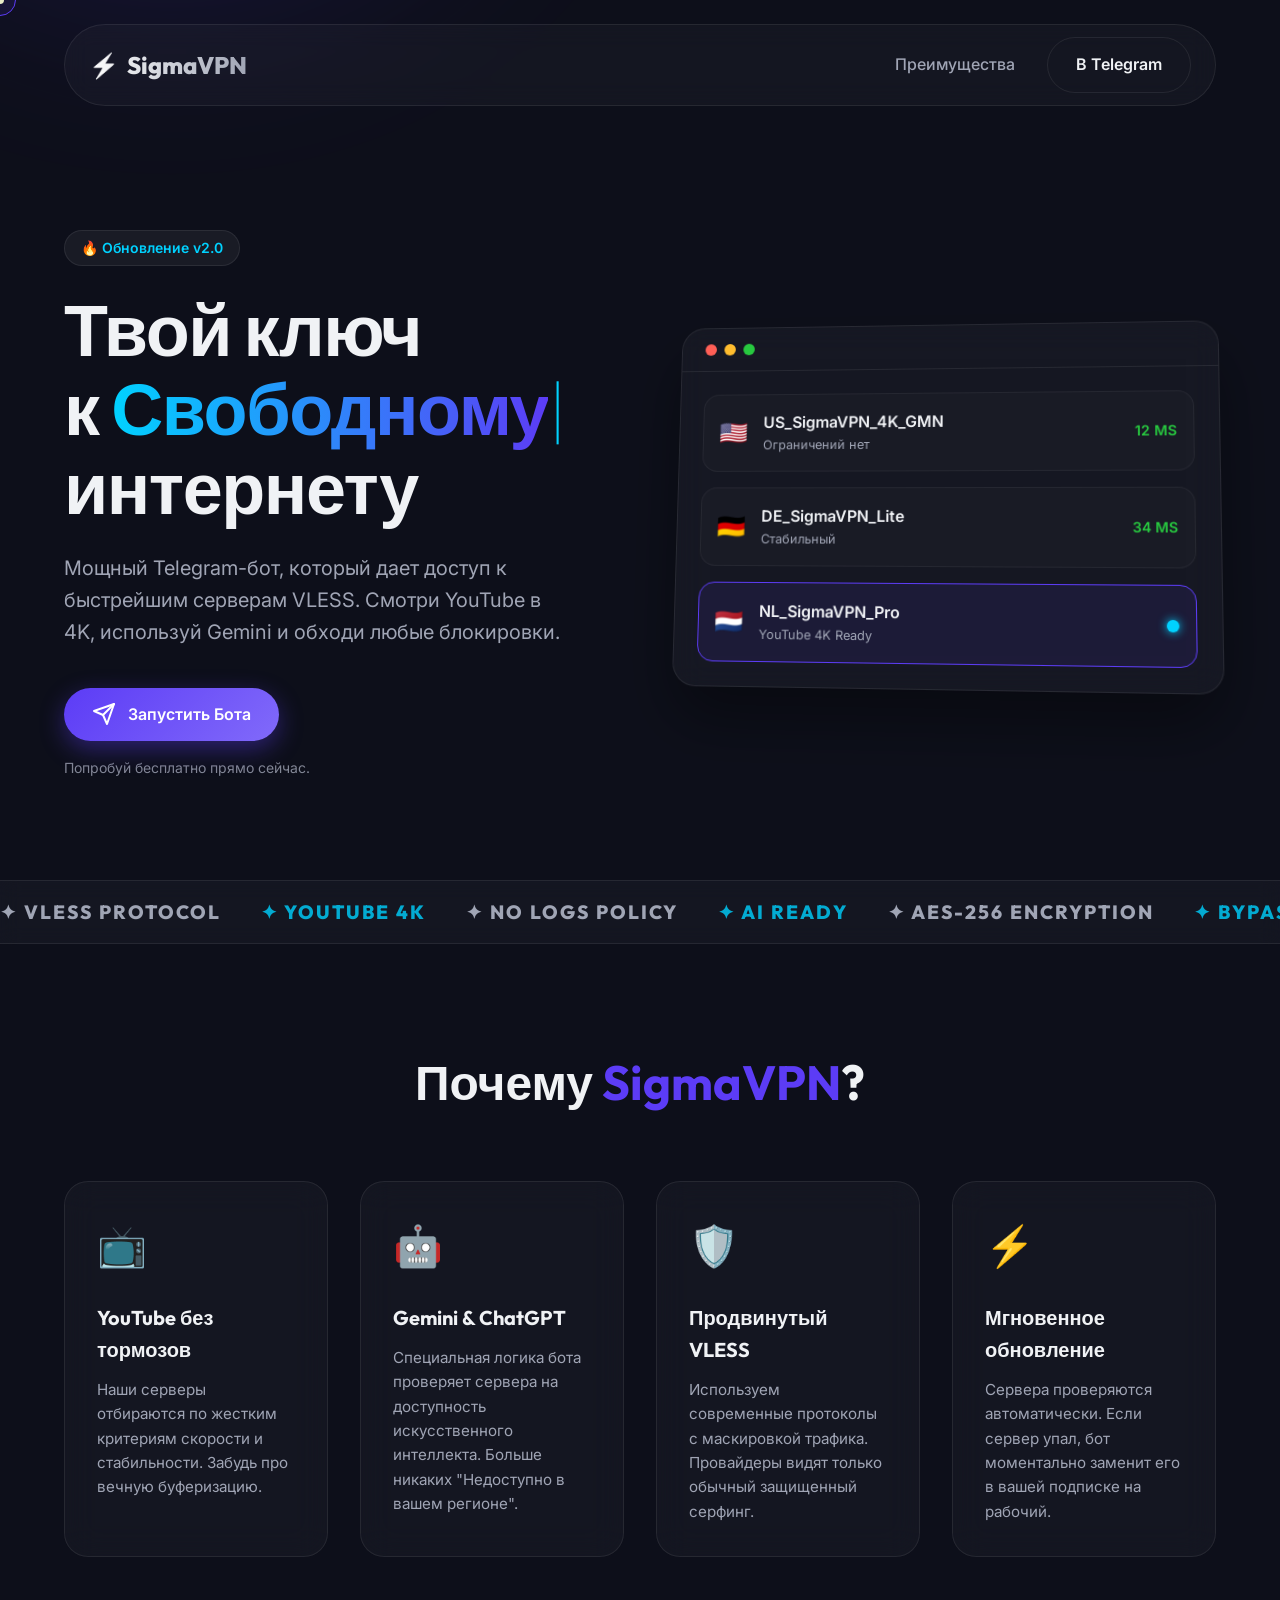
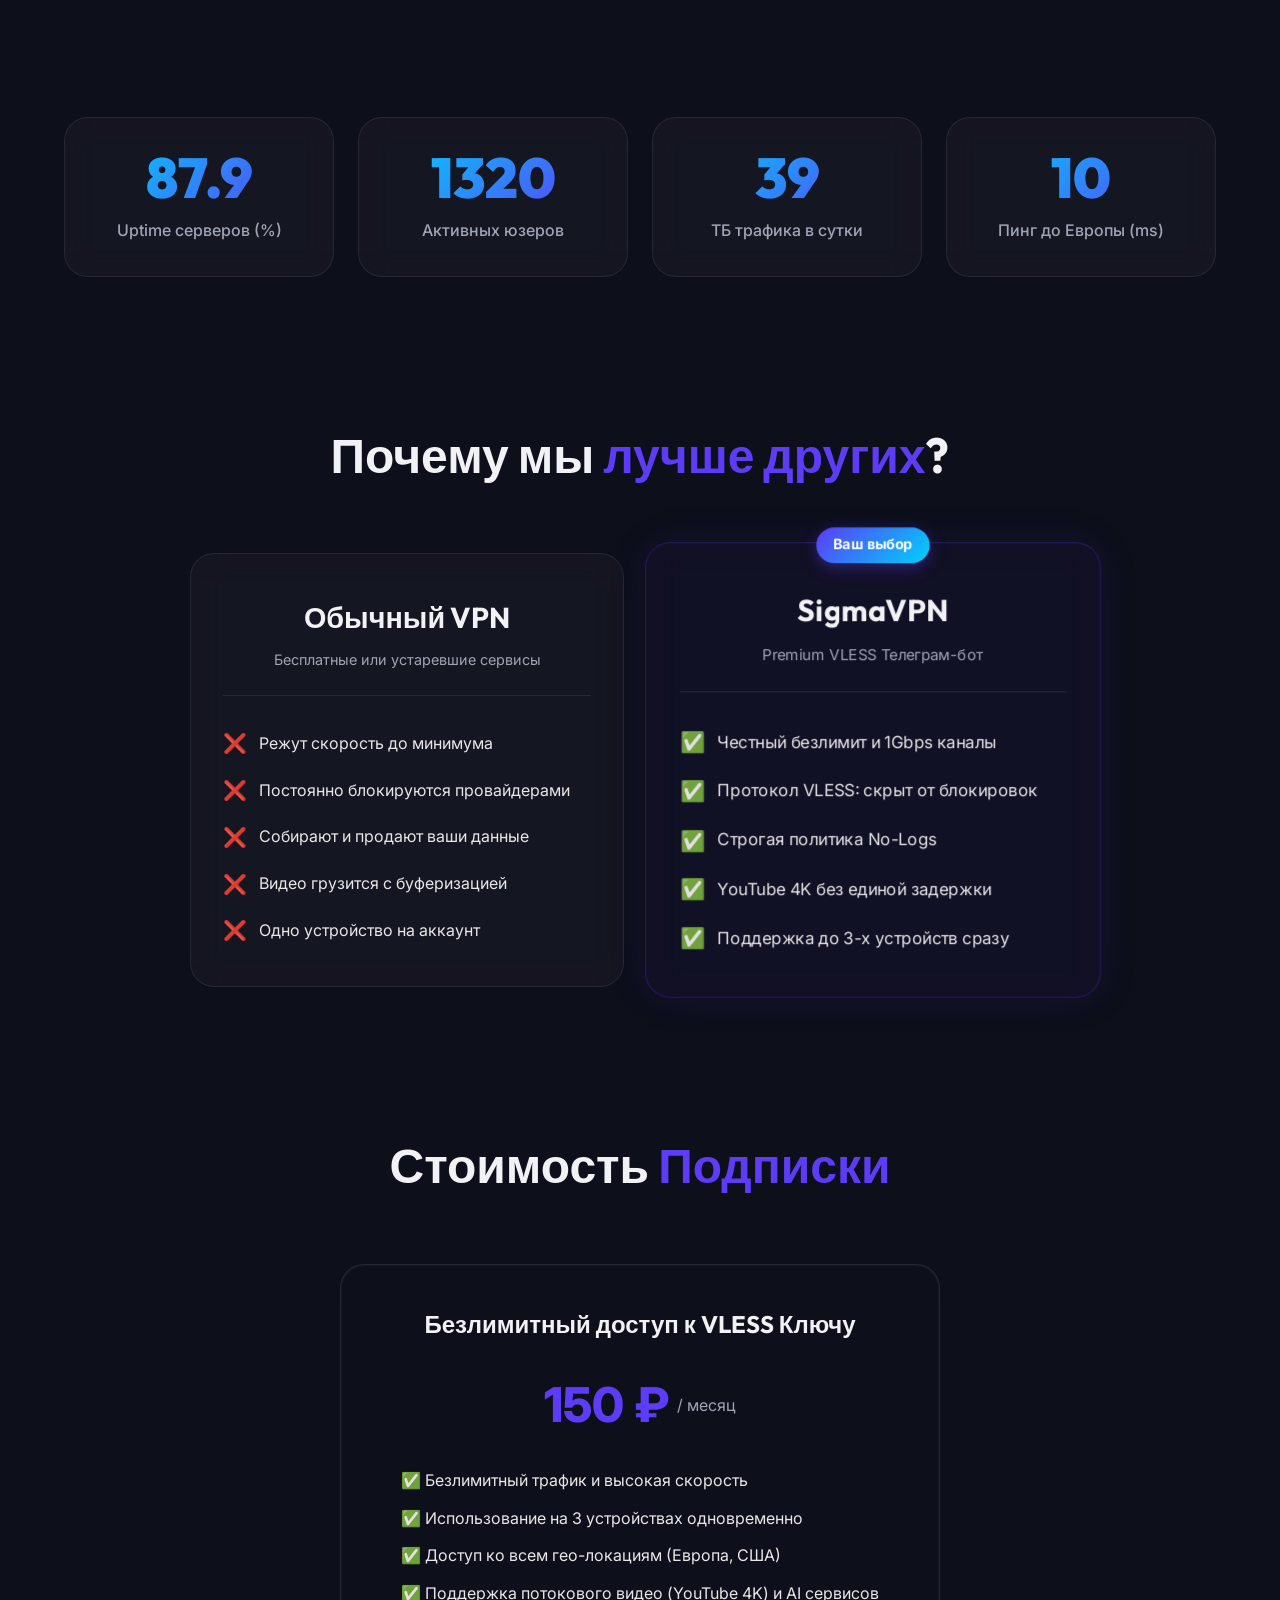
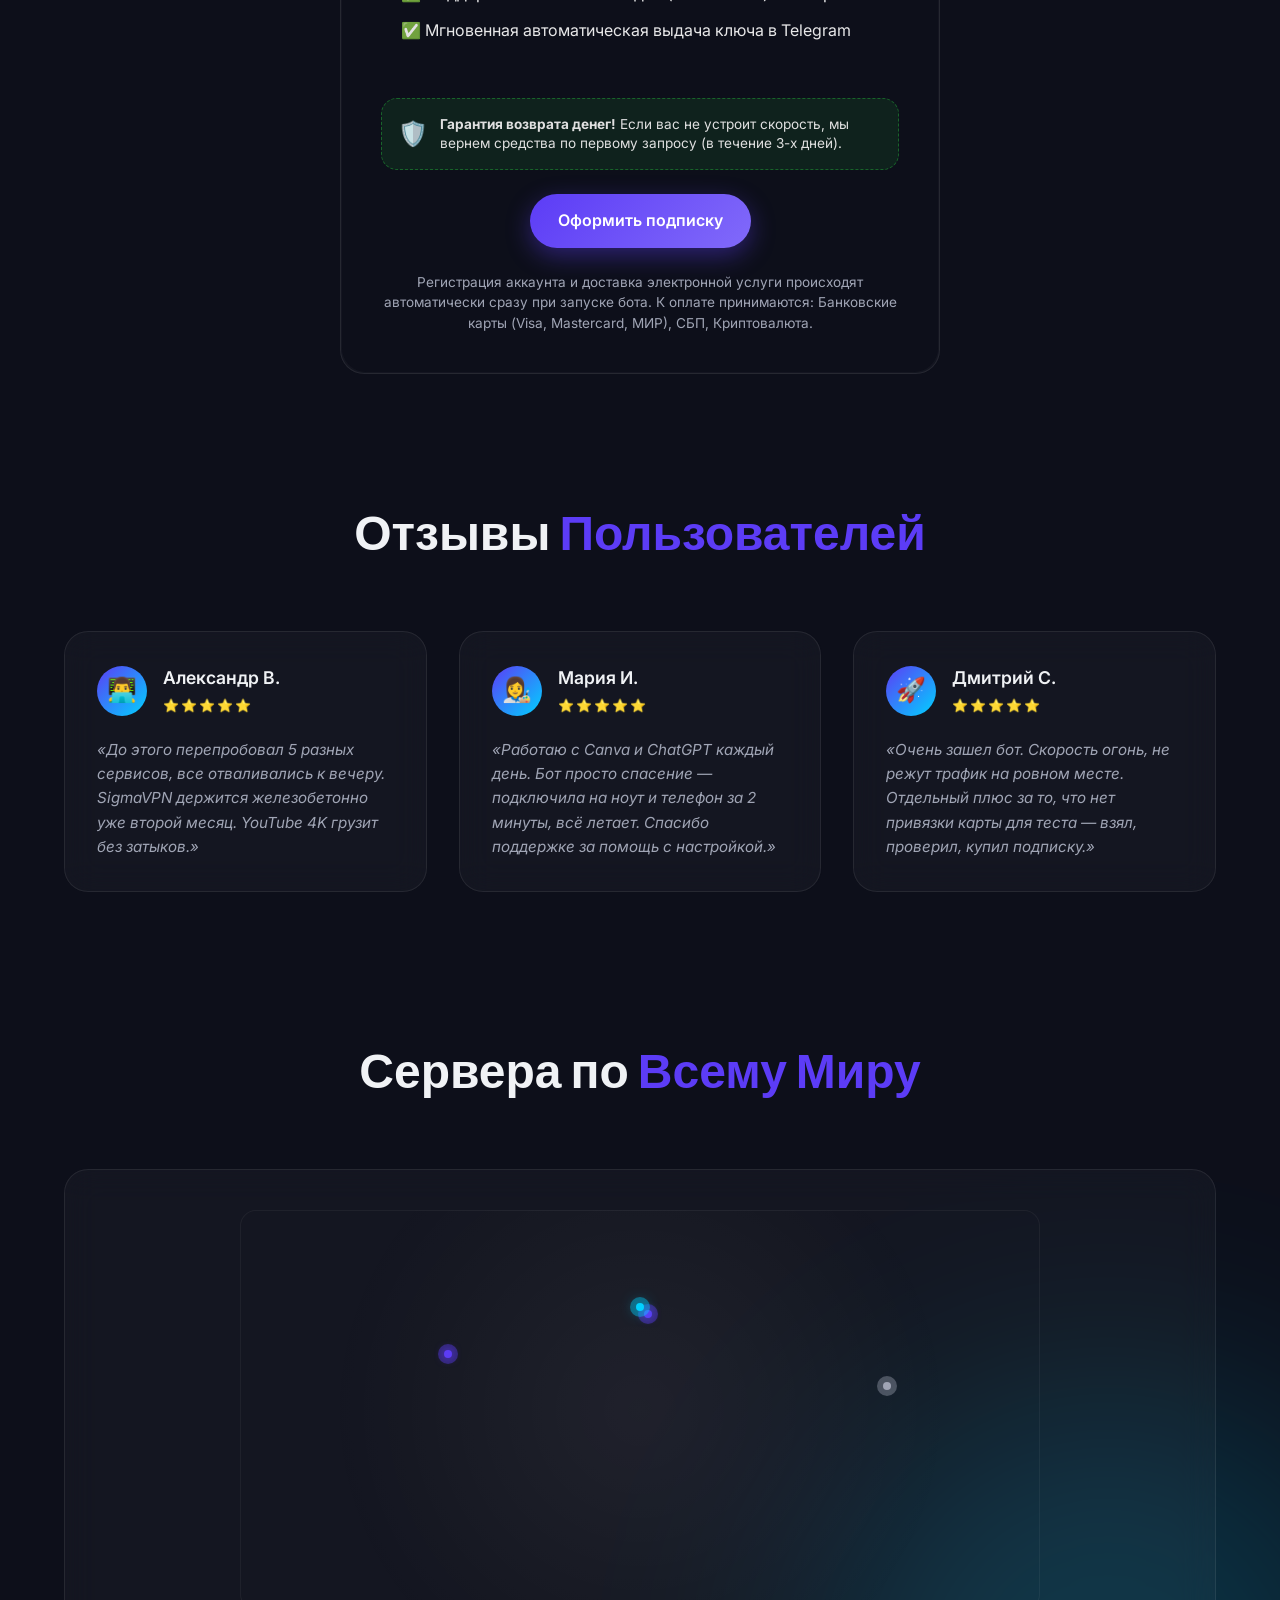
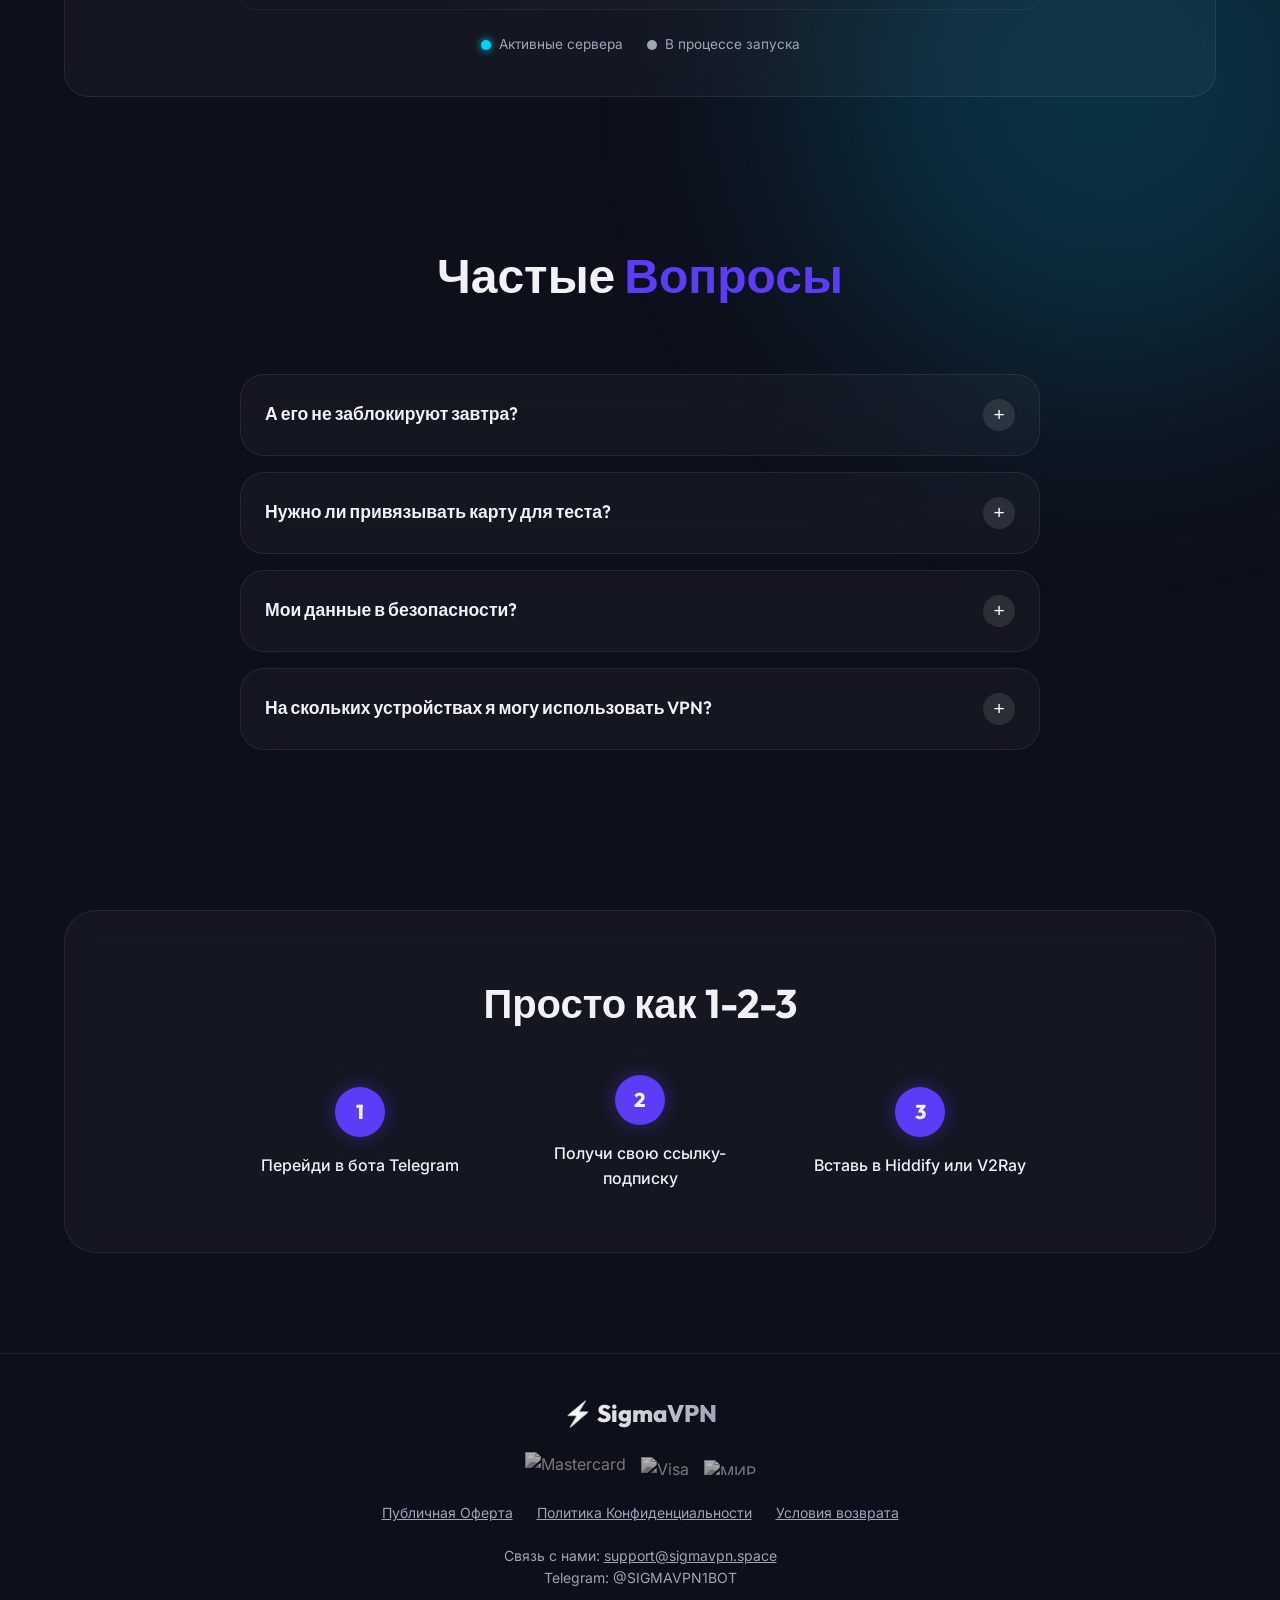
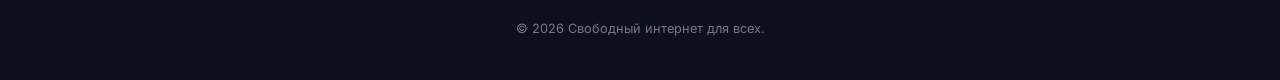
==== index.html @ 8a83f700 "feat: add comparison table, live stats, interactive map, and money-back guarantee sections" ====
<!DOCTYPE html>
<html lang="ru">

<head>
    <meta charset="UTF-8">
    <meta name="viewport" content="width=device-width, initial-scale=1.0">
    <title>SigmaVPN - Свободный интернет</title>
    <meta name="description"
        content="Быстрый и стабильный VPN для обхода блокировок. Бесплатный тестовый период. Поддержка YouTube 4K, Gemini, ChatGPT.">
    <meta name="yandex-verification" content="fddbdec165a2503d" />
    <meta name="enot" content="013a45c2" />
    <meta name="lava-verify" content="b533a7e9462ddaf7" />
    <link rel="stylesheet" href="styles.css?v=2">
    <!-- Google Fonts -->
    <link rel="preconnect" href="https://fonts.googleapis.com">
    <link rel="preconnect" href="https://fonts.gstatic.com" crossorigin>
    <link
        href="https://fonts.googleapis.com/css2?family=Inter:wght@400;600;800&family=Outfit:wght@500;700;900&display=swap"
        rel="stylesheet">

    <!-- Yandex.Metrika counter placeholder -->
    <!-- Вставьте код Яндекс.Метрики сюда для аналитики -->

    <!-- VK Pixel Code placeholder -->
    <!-- Вставьте код пикселя ВКонтакте (VK Реклама) сюда -->
</head>

<body>
    <!-- Custom Cursor -->
    <div id="magic-cursor"></div>
    <div id="magic-cursor-follower"></div>

    <!-- Background Elements -->
    <div class="glow glow-1"></div>
    <div class="glow glow-2"></div>
    <div id="particles-js"></div>

    <header>
        <div class="container">
            <nav class="navbar">
                <div class="logo">
                    <span class="logo-icon">⚡</span>
                    SigmaVPN
                </div>
                <div class="nav-links">
                    <a href="#features">Преимущества</a>
                    <a href="https://t.me/SIGMAVPN1BOT" target="_blank" class="btn btn-outline">В Telegram</a>
                </div>
            </nav>
        </div>
    </header>

    <main>
        <section class="hero">
            <div class="container">
                <div class="hero-content">
                    <div class="badge">🔥 Обновление v2.0</div>
                    <h1 class="hero-title">
                        Твой ключ <br>
                        к <span id="typing-text" class="gradient-text">Свободному</span><span
                            class="cursor-blink">|</span> интернету
                    </h1>
                    <p class="hero-subtitle">
                        Мощный Telegram-бот, который дает доступ к быстрейшим серверам VLESS. Смотри YouTube в 4K,
                        используй Gemini и обходи любые блокировки.
                    </p>
                    <div class="hero-cta">
                        <a href="https://t.me/SIGMAVPN1BOT" target="_blank" class="btn btn-primary pulse">
                            <svg width="24" height="24" viewBox="0 0 24 24" fill="none" class="tg-icon">
                                <path d="M22 2L11 13" stroke="currentColor" stroke-width="2" stroke-linecap="round"
                                    stroke-linejoin="round" />
                                <path d="M22 2L15 22L11 13L2 9L22 2Z" stroke="currentColor" stroke-width="2"
                                    stroke-linecap="round" stroke-linejoin="round" />
                            </svg>
                            Запустить Бота
                        </a>
                        <p class="cta-hint">Попробуй бесплатно прямо сейчас.</p>
                    </div>
                </div>

                <div class="hero-visual">
                    <div class="glass-card mockup-card">
                        <div class="mockup-header">
                            <span class="dot red"></span>
                            <span class="dot yellow"></span>
                            <span class="dot green"></span>
                        </div>
                        <div class="mockup-body">
                            <div class="server-item">
                                <span class="flag">🇺🇸</span>
                                <div class="server-info">
                                    <h4>US_SigmaVPN_4K_GMN</h4>
                                    <p>Ограничений нет</p>
                                </div>
                                <span class="ping">12 MS</span>
                            </div>
                            <div class="server-item">
                                <span class="flag">🇩🇪</span>
                                <div class="server-info">
                                    <h4>DE_SigmaVPN_Lite</h4>
                                    <p>Стабильный</p>
                                </div>
                                <span class="ping">34 MS</span>
                            </div>
                            <div class="server-item active-server">
                                <span class="flag">🇳🇱</span>
                                <div class="server-info">
                                    <h4>NL_SigmaVPN_Pro</h4>
                                    <p>YouTube 4K Ready</p>
                                </div>
                                <span class="status-indicator"></span>
                            </div>
                        </div>
                    </div>
                </div>
            </div>
        </section>

        <!-- Marquee Ticker Section -->
        <div class="marquee-container section-divider">
            <div class="marquee-content">
                <span>✦ VLESS PROTOCOL</span>
                <span>✦ YOUTUBE 4K</span>
                <span>✦ NO LOGS POLICY</span>
                <span>✦ AI READY</span>
                <span>✦ AES-256 ENCRYPTION</span>
                <span>✦ BYPASS CENSORSHIP</span>
                <!-- Duplicate for seamless loop -->
                <span>✦ VLESS PROTOCOL</span>
                <span>✦ YOUTUBE 4K</span>
                <span>✦ NO LOGS POLICY</span>
                <span>✦ AI READY</span>
                <span>✦ AES-256 ENCRYPTION</span>
                <span>✦ BYPASS CENSORSHIP</span>
            </div>
        </div>

        <section id="features" class="features reveal">
            <div class="container">
                <h2 class="section-title">Почему <span>SigmaVPN</span>?</h2>

                <div class="features-grid reveal">
                    <div class="feature-card glass-card">
                        <div class="feature-icon youtube-icon">📺</div>
                        <h3>YouTube без тормозов</h3>
                        <p>Наши серверы отбираются по жестким критериям скорости и стабильности. Забудь про вечную
                            буферизацию.</p>
                    </div>

                    <div class="feature-card glass-card">
                        <div class="feature-icon ai-icon">🤖</div>
                        <h3>Gemini & ChatGPT</h3>
                        <p>Специальная логика бота проверяет сервера на доступность искусственного интеллекта. Больше
                            никаких "Недоступно в вашем регионе".</p>
                    </div>

                    <div class="feature-card glass-card">
                        <div class="feature-icon shield-icon">🛡️</div>
                        <h3>Продвинутый VLESS</h3>
                        <p>Используем современные протоколы с маскировкой трафика. Провайдеры видят только обычный
                            защищенный серфинг.</p>
                    </div>

                    <div class="feature-card glass-card">
                        <div class="feature-icon speed-icon">⚡</div>
                        <h3>Мгновенное обновление</h3>
                        <p>Сервера проверяются автоматически. Если сервер упал, бот моментально заменит его в вашей
                            подписке на рабочий.</p>
                    </div>
                </div>
            </div>
        </section>

        <!-- Live Stats Section -->
        <section class="live-stats reveal">
            <div class="container">
                <div class="stats-grid">
                    <div class="stat-item glass-card">
                        <div class="stat-number" data-target="99.9">0</div>
                        <div class="stat-label">Uptime серверов (%)</div>
                    </div>
                    <div class="stat-item glass-card">
                        <div class="stat-number" data-target="1500">0</div>
                        <div class="stat-label">Активных юзеров</div>
                    </div>
                    <div class="stat-item glass-card">
                        <div class="stat-number" data-target="45">0</div>
                        <div class="stat-label">ТБ трафика в сутки</div>
                    </div>
                    <div class="stat-item glass-card">
                        <div class="stat-number" data-target="12">0</div>
                        <div class="stat-label">Пинг до Европы (ms)</div>
                    </div>
                </div>
            </div>
        </section>

        <!-- Comparison Table Section -->
        <section class="comparison reveal">
            <div class="container">
                <h2 class="section-title">Почему мы <span>лучше других</span>?</h2>
                <div class="comparison-grid">
                    <!-- Column 1: Free VPNs -->
                    <div class="comp-col glass-card">
                        <div class="comp-header">
                            <h3>Обычный VPN</h3>
                            <p>Бесплатные или устаревшие сервисы</p>
                        </div>
                        <ul class="comp-list">
                            <li><span class="cross">❌</span> Режут скорость до минимума</li>
                            <li><span class="cross">❌</span> Постоянно блокируются провайдерами</li>
                            <li><span class="cross">❌</span> Собирают и продают ваши данные</li>
                            <li><span class="cross">❌</span> Видео грузится с буферизацией</li>
                            <li><span class="cross">❌</span> Одно устройство на аккаунт</li>
                        </ul>
                    </div>

                    <!-- Column 2: SigmaVPN (Highlighted) -->
                    <div class="comp-col glass-card highlight-col">
                        <div class="comp-badge">Ваш выбор</div>
                        <div class="comp-header">
                            <h3>SigmaVPN</h3>
                            <p>Premium VLESS Телеграм-бот</p>
                        </div>
                        <ul class="comp-list">
                            <li><span class="check">✅</span> Честный безлимит и 1Gbps каналы</li>
                            <li><span class="check">✅</span> Протокол VLESS: скрыт от блокировок</li>
                            <li><span class="check">✅</span> Строгая политика No-Logs</li>
                            <li><span class="check">✅</span> YouTube 4K без единой задержки</li>
                            <li><span class="check">✅</span> Поддержка до 3-х устройств сразу</li>
                        </ul>
                    </div>
                </div>
            </div>
        </section>

        <section id="pricing" class="pricing reveal">
            <div class="container">
                <h2 class="section-title">Стоимость <span>Подписки</span></h2>
                <div class="pricing-card glass-card reveal">
                    <h3>Безлимитный доступ к VLESS Ключу</h3>
                    <div class="price">150 ₽ <span>/ месяц</span></div>
                    <ul class="pricing-features">
                        <li>✅ Безлимитный трафик и высокая скорость</li>
                        <li>✅ Использование на 3 устройствах одновременно</li>
                        <li>✅ Доступ ко всем гео-локациям (Европа, США)</li>
                        <li>✅ Поддержка потокового видео (YouTube 4K) и AI сервисов</li>
                        <li>✅ Мгновенная автоматическая выдача ключа в Telegram</li>
                    </ul>
                    <div class="guarantee-badge">
                        <span class="shield">🛡️</span>
                        <p><strong>Гарантия возврата денег!</strong> Если вас не устроит скорость, мы вернем средства по
                            первому запросу (в течение 3-х дней).</p>
                    </div>
                    <a href="https://t.me/SIGMAVPN1BOT" target="_blank" class="btn btn-primary pulse">Оформить
                        подписку</a>
                    <p class="pricing-hint">Регистрация аккаунта и доставка электронной услуги происходят автоматически
                        сразу при запуске бота. К оплате принимаются: Банковские карты (Visa, Mastercard, МИР), СБП,
                        Криптовалюта.</p>
                </div>
            </div>
        </section>

        <section class="testimonials reveal">
            <div class="container">
                <h2 class="section-title">Отзывы <span>Пользователей</span></h2>
                <div class="testimonials-grid reveal">
                    <div class="testimonial-card glass-card">
                        <div class="testimonial-header">
                            <div class="avatar">👨‍💻</div>
                            <div class="user-info">
                                <h4>Александр В.</h4>
                                <span class="rating">⭐⭐⭐⭐⭐</span>
                            </div>
                        </div>
                        <p>«До этого перепробовал 5 разных сервисов, все отваливались к вечеру. SigmaVPN держится
                            железобетонно уже второй месяц. YouTube 4K грузит без затыков.»</p>
                    </div>

                    <div class="testimonial-card glass-card">
                        <div class="testimonial-header">
                            <div class="avatar">👩‍🎨</div>
                            <div class="user-info">
                                <h4>Мария И.</h4>
                                <span class="rating">⭐⭐⭐⭐⭐</span>
                            </div>
                        </div>
                        <p>«Работаю с Canva и ChatGPT каждый день. Бот просто спасение — подключила на ноут и телефон за
                            2 минуты, всё летает. Спасибо поддержке за помощь с настройкой.»</p>
                    </div>

                    <div class="testimonial-card glass-card">
                        <div class="testimonial-header">
                            <div class="avatar">🚀</div>
                            <div class="user-info">
                                <h4>Дмитрий С.</h4>
                                <span class="rating">⭐⭐⭐⭐⭐</span>
                            </div>
                        </div>
                        <p>«Очень зашел бот. Скорость огонь, не режут трафик на ровном месте. Отдельный плюс за то, что
                            нет привязки карты для теста — взял, проверил, купил подписку.»</p>
                    </div>
                </div>
            </div>
        </section>

        <!-- Server Map Section -->
        <section class="server-map-section reveal">
            <div class="container">
                <h2 class="section-title">Сервера по <span>Всему Миру</span></h2>
                <div class="map-container glass-card">
                    <!-- Using a dark, stylized SVG map of the world as background -->
                    <div class="world-map">
                        <div class="map-bg"></div>
                        <div class="map-pin" style="top: 36%; left: 26%;" data-tooltip="США (Нью-Йорк)">
                            <div class="pulse-ring"></div>
                            <div class="pin-dot"></div>
                        </div>
                        <div class="map-pin" style="top: 26%; left: 51%;" data-tooltip="Германия (Франкфурт)">
                            <div class="pulse-ring"></div>
                            <div class="pin-dot"></div>
                        </div>
                        <div class="map-pin active-pin" style="top: 24%; left: 50%;"
                            data-tooltip="Нидерланды (Амстердам) - 12ms">
                            <div class="pulse-ring"></div>
                            <div class="pin-dot"></div>
                        </div>
                        <div class="map-pin" style="top: 44%; left: 81%;" data-tooltip="Гонконг (Ожидается)">
                            <div class="pulse-ring pending"></div>
                            <div class="pin-dot"></div>
                        </div>
                    </div>
                    <div class="map-legend">
                        <div class="legend-item"><span class="dot-green"></span> Активные сервера</div>
                        <div class="legend-item"><span class="dot-gray"></span> В процессе запуска</div>
                    </div>
                </div>
            </div>
        </section>

        <section class="faq reveal">
            <div class="container">
                <h2 class="section-title">Частые <span>Вопросы</span></h2>
                <div class="faq-list">
                    <div class="faq-item glass-card">
                        <div class="faq-question">
                            <h3>А его не заблокируют завтра?</h3>
                            <button class="faq-toggle">+</button>
                        </div>
                        <div class="faq-answer">
                            <p>Мы используем современные протоколы маскировки трафика (VLESS/Reality). Провайдеры видят
                                только обычное безопасное подключение к популярным сайтам. Сервис устойчив к любым
                                массовым блокировкам.</p>
                        </div>
                    </div>

                    <div class="faq-item glass-card">
                        <div class="faq-question">
                            <h3>Нужно ли привязывать карту для теста?</h3>
                            <button class="faq-toggle">+</button>
                        </div>
                        <div class="faq-answer">
                            <p>Нет! Вы получаете доступ прямо в Telegram-боте без всяких привязок карт и автосписаний.
                                Если понравится — только тогда оплатите подписку удобным способом (картой РФ или
                                криптой).</p>
                        </div>
                    </div>

                    <div class="faq-item glass-card">
                        <div class="faq-question">
                            <h3>Мои данные в безопасности?</h3>
                            <button class="faq-toggle">+</button>
                        </div>
                        <div class="faq-answer">
                            <p>Да. Мы придерживаемся строгой политики No-logs (не храним историю ваших действий в сети).
                                Весь трафик надежно зашифрован банковским стандартом AES-256 или ChaCha20-Poly1305.</p>
                        </div>
                    </div>

                    <div class="faq-item glass-card">
                        <div class="faq-question">
                            <h3>На скольких устройствах я могу использовать VPN?</h3>
                            <button class="faq-toggle">+</button>
                        </div>
                        <div class="faq-answer">
                            <p>Один конфигурационный файл (ключ) рассчитан на использование одним человеком на
                                нескольких личных устройствах (смартфон, ПК, планшет). Лимит по умолчанию — до 3-х
                                устройств одновременно.</p>
                        </div>
                    </div>
                </div>
            </div>
        </section>

        <section class="how-it-works reveal">
            <div class="container">
                <div class="glass-banner">
                    <h2>Просто как 1-2-3</h2>
                    <div class="steps">
                        <div class="step">
                            <div class="step-num">1</div>
                            <p>Перейди в бота Telegram</p>
                        </div>
                        <div class="step-divider"></div>
                        <div class="step">
                            <div class="step-num">2</div>
                            <p>Получи свою ссылку-подписку</p>
                        </div>
                        <div class="step-divider"></div>
                        <div class="step">
                            <div class="step-num">3</div>
                            <p>Вставь в Hiddify или V2Ray</p>
                        </div>
                    </div>
                </div>
            </div>
        </section>
    </main>

    <footer>
        <div class="container">
            <div class="footer-content" style="flex-direction: column; gap: 20px; text-align: center;">
                <div class="logo" style="justify-content: center;">⚡ SigmaVPN</div>

                <div class="payment-methods"
                    style="display: flex; gap: 15px; justify-content: center; align-items: center; filter: grayscale(1) opacity(0.7);">
                    <img src="https://upload.wikimedia.org/wikipedia/commons/b/b7/MasterCard_Logo.svg" alt="Mastercard"
                        height="30">
                    <img src="https://upload.wikimedia.org/wikipedia/commons/5/5e/Visa_Inc._logo.svg" alt="Visa"
                        height="20">
                    <img src="https://upload.wikimedia.org/wikipedia/commons/thumb/b/b9/Mir-logo.SVG/1024px-Mir-logo.SVG.png"
                        alt="МИР" height="15">
                </div>

                <div class="legal-links"
                    style="display: flex; gap: 24px; font-size: 0.875rem; justify-content: center; flex-wrap: wrap;">
                    <a href="offer.html" target="_blank"
                        style="text-decoration: underline; color: var(--text-muted);">Публичная Оферта</a>
                    <a href="privacy.html" target="_blank"
                        style="text-decoration: underline; color: var(--text-muted);">Политика Конфиденциальности</a>
                    <a href="offer.html#refund" target="_blank"
                        style="text-decoration: underline; color: var(--text-muted);">Условия возврата</a>
                </div>

                <div class="contact-info" style="font-size: 0.875rem; color: var(--text-muted);">
                    Связь с нами: <a href="mailto:support@sigmavpn.space"
                        style="text-decoration: underline; color: var(--text-muted);">support@sigmavpn.space</a><br>
                    Telegram: <a href="https://t.me/SIGMAVPN1BOT" target="_blank"
                        style="color: var(--text-muted);">@SIGMAVPN1BOT</a>
                </div>

                <p style="font-size: 0.8rem; opacity: 0.7; margin-top: 10px;">© 2026 Свободный интернет для всех.</p>
            </div>
        </div>
    </footer>

    <!-- Scripts -->
    <script src="https://cdn.jsdelivr.net/particles.js/2.0.0/particles.min.js"></script>
    <script src="script.js"></script>
</body>

</html>
---- styles.css ----
:root {
    --bg-color: #0d0f1a;
    --text-main: #f0f2f5;
    --text-muted: #a0a5b5;
    --primary: #5c3cf6;
    --primary-glow: rgba(92, 60, 246, 0.4);
    --secondary: #00d2ff;
    --secondary-glow: rgba(0, 210, 255, 0.3);
    --glass-bg: rgba(255, 255, 255, 0.03);
    --glass-border: rgba(255, 255, 255, 0.08);
}

* {
    margin: 0;
    padding: 0;
    box-sizing: border-box;
}

html,
body {
    overflow-x: hidden;
    width: 100%;
}

body {
    font-family: 'Inter', sans-serif;
    background-color: var(--bg-color);
    color: var(--text-main);
    line-height: 1.6;
    position: relative;
    min-height: 100vh;
    cursor: none;
    /* Hide default cursor */
}

/* Custom Cursor */
#magic-cursor {
    position: fixed;
    top: 0;
    left: 0;
    width: 8px;
    height: 8px;
    background-color: #fff;
    border-radius: 50%;
    transform: translate(-50%, -50%);
    pointer-events: none;
    z-index: 9999;
    mix-blend-mode: difference;
    transition: transform 0.1s;
}

#magic-cursor.hovering {
    transform: translate(-50%, -50%) scale(2.5);
    background-color: var(--secondary);
}

#magic-cursor-follower {
    position: fixed;
    top: 0;
    left: 0;
    width: 32px;
    height: 32px;
    border: 1px solid var(--primary);
    background-color: rgba(92, 60, 246, 0.1);
    border-radius: 50%;
    transform: translate(-50%, -50%);
    pointer-events: none;
    z-index: 9998;
    transition: transform 0.2s cubic-bezier(0.175, 0.885, 0.32, 1.275), background-color 0.2s;
}

#magic-cursor-follower.hovering {
    transform: translate(-50%, -50%) scale(1.5);
    background-color: rgba(0, 210, 255, 0.2);
    border-color: var(--secondary);
}

/* Base interactive elements should inherit cursor none but trigger custom states */
a,
button,
.faq-question,
.server-item {
    cursor: none;
}

h1,
h2,
h3,
.logo {
    font-family: 'Outfit', sans-serif;
}

a {
    text-decoration: none;
    color: inherit;
}

/* Background Effects */
.glow {
    position: absolute;
    width: 600px;
    height: 600px;
    border-radius: 50%;
    filter: blur(120px);
    z-index: -2;
    opacity: 0.6;
}

.glow-1 {
    top: -10%;
    left: -10%;
    background: var(--primary-glow);
    animation: drift 15s ease-in-out infinite alternate;
}

.glow-2 {
    bottom: 20%;
    right: -10%;
    background: var(--secondary-glow);
    animation: drift 20s ease-in-out infinite alternate-reverse;
}

@keyframes drift {
    0% {
        transform: translate(0, 0);
    }

    100% {
        transform: translate(50px, 50px);
    }
}

#particles-js {
    position: fixed;
    top: 0;
    left: 0;
    width: 100%;
    height: 100vh;
    z-index: -1;
    pointer-events: none;
}

/* Scroll Animations */
.reveal {
    opacity: 0;
    transform: translateY(30px);
    transition: opacity 0.8s cubic-bezier(0.5, 0, 0, 1), transform 0.8s cubic-bezier(0.5, 0, 0, 1);
}

.reveal.active {
    opacity: 1;
    transform: translateY(0);
}

/* Layout */
.container {
    max-width: 1200px;
    margin: 0 auto;
    padding: 0 24px;
}

/* Navbar */
header {
    padding: 24px 0;
    position: relative;
    z-index: 10;
}

.navbar {
    display: flex;
    justify-content: space-between;
    align-items: center;
    background: var(--glass-bg);
    border: 1px solid var(--glass-border);
    backdrop-filter: blur(12px);
    -webkit-backdrop-filter: blur(12px);
    padding: 12px 24px;
    border-radius: 100px;
}

.logo {
    font-size: 1.5rem;
    font-weight: 800;
    display: flex;
    align-items: center;
    gap: 8px;
    background: linear-gradient(90deg, #fff, #a0a5b5);
    background-clip: text;
    -webkit-background-clip: text;
    -webkit-text-fill-color: transparent;
    position: relative;
}

/* Glitch Effect on Logo Hover */
.logo:hover {
    animation: glitch-skew 0.3s cubic-bezier(0.25, 0.46, 0.45, 0.94) both infinite;
}

.logo:hover::before,
.logo:hover::after {
    content: "⚡ SigmaVPN";
    position: absolute;
    top: 0;
    left: 0;
    width: 100%;
    height: 100%;
}

.logo:hover::before {
    left: 2px;
    text-shadow: -2px 0 #ff00c1;
    clip-path: polygon(0 0, 100% 0, 100% 45%, 0 45%);
    animation: glitch-anim 2s infinite linear alternate-reverse;
}

.logo:hover::after {
    left: -2px;
    text-shadow: -2px 0 #00fff9;
    clip-path: polygon(0 80%, 100% 20%, 100% 100%, 0 100%);
    animation: glitch-anim2 3s infinite linear alternate-reverse;
}

@keyframes glitch-anim {
    0% {
        clip-path: polygon(0 2%, 100% 2%, 100% 5%, 0 5%);
    }

    20% {
        clip-path: polygon(0 15%, 100% 15%, 100% 15%, 0 15%);
    }

    40% {
        clip-path: polygon(0 10%, 100% 10%, 100% 20%, 0 20%);
    }

    60% {
        clip-path: polygon(0 1%, 100% 1%, 100% 2%, 0 2%);
    }

    80% {
        clip-path: polygon(0 33%, 100% 33%, 100% 33%, 0 33%);
    }

    100% {
        clip-path: polygon(0 44%, 100% 44%, 100% 44%, 0 44%);
    }
}

@keyframes glitch-anim2 {
    0% {
        clip-path: polygon(0 25%, 100% 25%, 100% 30%, 0 30%);
    }

    20% {
        clip-path: polygon(0 3%, 100% 3%, 100% 3%, 0 3%);
    }

    40% {
        clip-path: polygon(0 5%, 100% 5%, 100% 20%, 0 20%);
    }

    60% {
        clip-path: polygon(0 20%, 100% 20%, 100% 20%, 0 20%);
    }

    80% {
        clip-path: polygon(0 10%, 100% 10%, 100% 10%, 0 10%);
    }

    100% {
        clip-path: polygon(0 30%, 100% 30%, 100% 30%, 0 30%);
    }
}

@keyframes glitch-skew {
    0% {
        transform: skew(0deg);
    }

    20% {
        transform: skew(-2deg);
    }

    40% {
        transform: skew(2deg);
    }

    60% {
        transform: skew(-1deg);
    }

    80% {
        transform: skew(1deg);
    }

    100% {
        transform: skew(0deg);
    }
}

.nav-links {
    display: flex;
    align-items: center;
    gap: 32px;
}

.nav-links a:not(.btn) {
    font-weight: 500;
    color: var(--text-muted);
    transition: color 0.3s;
}

.nav-links a:not(.btn):hover {
    color: #fff;
}

/* Buttons */
.btn {
    display: inline-flex;
    align-items: center;
    gap: 12px;
    padding: 14px 28px;
    border-radius: 100px;
    font-weight: 600;
    font-size: 1rem;
    transition: all 0.3s cubic-bezier(0.25, 0.8, 0.25, 1);
    cursor: pointer;
}

.btn-outline {
    background: transparent;
    border: 1px solid var(--glass-border);
    color: var(--text-main);
}

.btn-outline:hover {
    background: var(--glass-bg);
    border-color: rgba(255, 255, 255, 0.2);
}

.btn-primary {
    background: linear-gradient(135deg, var(--primary), #816AFA);
    color: #fff;
    border: none;
    box-shadow: 0 8px 24px var(--primary-glow);
    position: relative;
    overflow: hidden;
    z-index: 1;
}

.btn-primary::before {
    content: '';
    position: absolute;
    top: 0;
    left: -100%;
    width: 50%;
    height: 100%;
    background: linear-gradient(to right, rgba(255, 255, 255, 0) 0%, rgba(255, 255, 255, 0.3) 50%, rgba(255, 255, 255, 0) 100%);
    transform: skewX(-25deg);
    transition: left 0.7s ease;
    z-index: -1;
}

.btn-primary:hover::before {
    left: 200%;
}

.btn-primary:hover {
    transform: translateY(-2px);
    box-shadow: 0 12px 32px var(--primary-glow);
}

.pulse {
    animation: pulse 2s infinite;
}

@keyframes pulse {
    0% {
        box-shadow: 0 0 0 0 var(--primary-glow);
    }

    70% {
        box-shadow: 0 0 0 15px rgba(92, 60, 246, 0);
    }

    100% {
        box-shadow: 0 0 0 0 rgba(92, 60, 246, 0);
    }
}

/* Hero Section */
.hero {
    padding: 100px 0;
    display: flex;
    align-items: center;
}

.hero>.container {
    display: grid;
    grid-template-columns: 1fr 1fr;
    gap: 60px;
    align-items: center;
}

.badge {
    display: inline-block;
    padding: 6px 16px;
    background: rgba(255, 255, 255, 0.05);
    border: 1px solid var(--glass-border);
    border-radius: 100px;
    font-size: 0.875rem;
    font-weight: 600;
    color: var(--secondary);
    margin-bottom: 24px;
}

.hero-title {
    font-size: 4.5rem;
    line-height: 1.1;
    margin-bottom: 24px;
    letter-spacing: -0.02em;
}

.hero-title span.gradient-text {
    background: linear-gradient(90deg, var(--secondary), var(--primary));
    background-clip: text;
    -webkit-background-clip: text;
    -webkit-text-fill-color: transparent;
}

.cursor-blink {
    font-weight: 100;
    color: var(--secondary);
    animation: blink 1s step-end infinite;
}

@keyframes blink {

    0%,
    100% {
        opacity: 1;
    }

    50% {
        opacity: 0;
    }
}

.hero-subtitle {
    font-size: 1.25rem;
    color: var(--text-muted);
    margin-bottom: 40px;
    max-width: 500px;
}

.cta-hint {
    margin-top: 16px;
    font-size: 0.875rem;
    color: var(--text-muted);
    opacity: 0.8;
}

/* Mockup Card */
.glass-card {
    background: var(--glass-bg);
    border: 1px solid var(--glass-border);
    border-radius: 24px;
    backdrop-filter: blur(16px);
    -webkit-backdrop-filter: blur(16px);
}

.mockup-card {
    box-shadow: 0 32px 64px rgba(0, 0, 0, 0.4);
    transform: perspective(1000px) rotateY(-5deg) rotateX(5deg);
    transition: transform 0.3s cubic-bezier(0.25, 0.8, 0.25, 1);
    position: relative;
    overflow: hidden;
}

.mockup-card::after {
    content: '';
    position: absolute;
    top: 0;
    left: -150%;
    width: 50%;
    height: 100%;
    background: linear-gradient(to right, rgba(255, 255, 255, 0) 0%, rgba(255, 255, 255, 0.1) 50%, rgba(255, 255, 255, 0) 100%);
    transform: skewX(-25deg);
    transition: left 0.7s ease;
    pointer-events: none;
}

.mockup-card:hover {
    transform: perspective(1000px) rotateY(0deg) rotateX(0deg);
}

.mockup-card:hover::after {
    left: 200%;
}

.mockup-header {
    padding: 16px 24px;
    border-bottom: 1px solid var(--glass-border);
    display: flex;
    gap: 8px;
}

.dot {
    width: 12px;
    height: 12px;
    border-radius: 50%;
}

.dot.red {
    background: #ff5f56;
}

.dot.yellow {
    background: #ffbd2e;
}

.dot.green {
    background: #27c93f;
}

.mockup-body {
    padding: 24px;
    display: flex;
    flex-direction: column;
    gap: 16px;
}

.server-item {
    display: flex;
    align-items: center;
    gap: 16px;
    padding: 16px;
    background: rgba(255, 255, 255, 0.02);
    border: 1px solid rgba(255, 255, 255, 0.05);
    border-radius: 16px;
    transition: background 0.3s;
}

.server-item.active-server {
    background: rgba(92, 60, 246, 0.1);
    border-color: var(--primary);
}

.flag {
    font-size: 1.5rem;
}

.server-info h4 {
    font-size: 1rem;
    font-weight: 600;
}

.server-info p {
    font-size: 0.8rem;
    color: var(--text-muted);
}

.ping {
    margin-left: auto;
    font-size: 0.875rem;
    color: #27c93f;
    font-weight: 600;
}

.status-indicator {
    margin-left: auto;
    width: 12px;
    height: 12px;
    background: #00d2ff;
    border-radius: 50%;
    box-shadow: 0 0 10px #00d2ff;
    animation: flash 2s infinite;
}

@keyframes flash {

    0%,
    100% {
        opacity: 1;
    }

    50% {
        opacity: 0.4;
    }
}

/* Marquee Ticker */
.marquee-container {
    width: 100%;
    overflow: hidden;
    background: var(--glass-bg);
    border-top: 1px solid var(--glass-border);
    border-bottom: 1px solid var(--glass-border);
    padding: 16px 0;
    position: relative;
    z-index: 5;
    white-space: nowrap;
    display: flex;
    align-items: center;
    backdrop-filter: blur(10px);
}

.marquee-content {
    display: inline-flex;
    gap: 40px;
    animation: marquee-scroll 25s linear infinite;
}

.marquee-content span {
    font-family: 'Outfit', sans-serif;
    font-weight: 800;
    font-size: 1.2rem;
    letter-spacing: 2px;
    color: var(--text-muted);
    text-transform: uppercase;
}

.marquee-content span:nth-child(even) {
    color: var(--secondary);
    opacity: 0.8;
}

@keyframes marquee-scroll {
    0% {
        transform: translateX(0);
    }

    100% {
        transform: translateX(-50%);
    }
}

/* Live Stats */
.live-stats {
    padding: 60px 0;
}

.stats-grid {
    display: grid;
    grid-template-columns: repeat(auto-fit, minmax(200px, 1fr));
    gap: 24px;
    text-align: center;
}

.stat-item {
    padding: 32px 20px;
    display: flex;
    flex-direction: column;
    gap: 12px;
}

.stat-number {
    font-size: 3.5rem;
    font-weight: 900;
    font-family: 'Outfit', sans-serif;
    color: var(--primary);
    line-height: 1;
    background: linear-gradient(135deg, var(--secondary), var(--primary));
    background-clip: text;
    -webkit-background-clip: text;
    -webkit-text-fill-color: transparent;
}

.stat-label {
    font-size: 1rem;
    color: var(--text-muted);
    font-weight: 500;
}

/* Comparison Table */
.comparison {
    padding: 80px 0;
}

.comparison-grid {
    display: grid;
    grid-template-columns: repeat(auto-fit, minmax(300px, 1fr));
    gap: 32px;
    max-width: 900px;
    margin: 0 auto;
}

.comp-col {
    padding: 40px 32px;
    position: relative;
    border-radius: 24px;
}

.comp-header {
    text-align: center;
    margin-bottom: 32px;
    padding-bottom: 24px;
    border-bottom: 1px solid var(--glass-border);
}

.comp-header h3 {
    font-size: 1.8rem;
    margin-bottom: 8px;
}

.comp-header p {
    color: var(--text-muted);
    font-size: 0.9rem;
}

.highlight-col {
    background: rgba(92, 60, 246, 0.05);
    border-color: rgba(92, 60, 246, 0.3);
    box-shadow: 0 0 40px rgba(92, 60, 246, 0.1);
    transform: scale(1.05);
    z-index: 2;
}

.comp-badge {
    position: absolute;
    top: -15px;
    left: 50%;
    transform: translateX(-50%);
    background: linear-gradient(135deg, var(--primary), var(--secondary));
    padding: 6px 16px;
    border-radius: 20px;
    font-size: 0.85rem;
    font-weight: 700;
    color: white;
    box-shadow: 0 4px 15px var(--primary-glow);
}

.comp-list {
    list-style: none;
    display: flex;
    flex-direction: column;
    gap: 16px;
}

.comp-list li {
    display: flex;
    align-items: center;
    gap: 12px;
    font-size: 1rem;
    color: rgba(255, 255, 255, 0.9);
}

.cross,
.check {
    font-size: 1.2rem;
    flex-shrink: 0;
}

/* Features */
.features {
    padding: 100px 0;
    position: relative;
}

.section-title {
    text-align: center;
    font-size: 3rem;
    margin-bottom: 60px;
}

.section-title span {
    color: var(--primary);
}

.features-grid {
    display: grid;
    grid-template-columns: repeat(auto-fit, minmax(250px, 1fr));
    gap: 32px;
}

.feature-card {
    padding: 32px;
    transition: transform 0.3s, background 0.3s;
}

.feature-card:hover {
    transform: translateY(-8px);
    background: rgba(255, 255, 255, 0.06);
}

.feature-icon {
    font-size: 2.5rem;
    margin-bottom: 24px;
    display: inline-block;
    transition: transform 0.3s cubic-bezier(0.175, 0.885, 0.32, 1.275), filter 0.3s ease;
}

.feature-card:hover .feature-icon {
    transform: translateY(-8px) scale(1.1);
    filter: drop-shadow(0 10px 15px var(--primary-glow));
}

.feature-card h3 {
    font-size: 1.25rem;
    margin-bottom: 12px;
}

.feature-card p {
    color: var(--text-muted);
    font-size: 0.95rem;
}

/* How It Works */
.how-it-works {
    padding: 60px 0 100px;
}

.glass-banner {
    background: var(--glass-bg);
    border: 1px solid var(--glass-border);
    border-radius: 32px;
    padding: 60px;
    text-align: center;
    backdrop-filter: blur(16px);
    position: relative;
    overflow: hidden;
}

.glass-banner h2 {
    font-size: 2.5rem;
    margin-bottom: 40px;
}

.steps {
    display: flex;
    justify-content: space-between;
    align-items: center;
    max-width: 800px;
    margin: 0 auto;
}

.step {
    display: flex;
    flex-direction: column;
    align-items: center;
    gap: 16px;
    width: 30%;
}

.step-num {
    width: 50px;
    height: 50px;
    border-radius: 50%;
    background: var(--primary);
    display: flex;
    align-items: center;
    justify-content: center;
    font-family: 'Outfit', sans-serif;
    font-weight: 800;
    font-size: 1.25rem;
    box-shadow: 0 0 20px var(--primary-glow);
}

.step p {
    font-weight: 500;
}

.step-divider {
    height: 2px;
    flex-grow: 1;
    background: linear-gradient(90deg, transparent, var(--glass-border), transparent);
    margin: 0 20px 40px;
}

/* Pricing */
.pricing {
    padding: 60px 0;
}

.pricing-card {
    max-width: 600px;
    margin: 0 auto;
    padding: 40px;
    text-align: center;
    display: flex;
    flex-direction: column;
    align-items: center;
    gap: 24px;
    position: relative;
    z-index: 1;
}

/* Glowing Border Effect for Pricing */
.pricing-card::before {
    content: '';
    position: absolute;
    inset: -2px;
    border-radius: 26px;
    /* slightly larger than card */
    background: conic-gradient(from 0deg, transparent 0 340deg, var(--primary) 360deg);
    z-index: -1;
    animation: border-rotate 4s linear infinite;
    opacity: 0;
    transition: opacity 0.5s ease;
}

.pricing-card:hover::before {
    opacity: 1;
}

.pricing-card::after {
    content: '';
    position: absolute;
    inset: 1px;
    border-radius: 24px;
    background: var(--bg-color);
    z-index: -1;
}

@keyframes border-rotate {
    0% {
        transform: rotate(0deg);
    }

    100% {
        transform: rotate(360deg);
    }
}

.pricing-card h3 {
    font-size: 1.5rem;
    margin: 0;
}

.price {
    font-size: 3rem;
    font-weight: 800;
    color: var(--primary);
    display: flex;
    align-items: center;
    justify-content: center;
    gap: 8px;
}

.price span {
    font-size: 1rem;
    color: var(--text-muted);
    font-weight: 400;
}

.pricing-features {
    list-style: none;
    padding: 0;
    margin: 0 0 20px 0;
    text-align: left;
    display: flex;
    flex-direction: column;
    gap: 12px;
}

.pricing-features li {
    font-size: 1rem;
    color: rgba(255, 255, 255, 0.9);
}

.guarantee-badge {
    background: rgba(39, 201, 63, 0.1);
    border: 1px dashed rgba(39, 201, 63, 0.4);
    border-radius: 16px;
    padding: 16px;
    display: flex;
    align-items: flex-start;
    gap: 12px;
    margin-top: 10px;
    text-align: left;
}

.shield {
    font-size: 1.5rem;
}

.guarantee-badge p {
    font-size: 0.85rem;
    color: #e0e0e0;
    margin: 0;
    line-height: 1.4;
}

.pricing-hint {
    font-size: 0.85rem;
    color: var(--text-muted);
    line-height: 1.5;
}

/* Server Map */
.server-map-section {
    padding: 80px 0;
}

.map-container {
    padding: 40px;
    position: relative;
    overflow: hidden;
}

.world-map {
    width: 100%;
    max-width: 800px;
    aspect-ratio: 2 / 1;
    margin: 0 auto;
    background: radial-gradient(circle at center, rgba(255, 255, 255, 0.05) 0%, transparent 70%);
    border: 1px solid rgba(255, 255, 255, 0.05);
    border-radius: 16px;
    position: relative;
    overflow: hidden;
}

.map-bg {
    position: absolute;
    inset: 0;
    background-image: url('https://upload.wikimedia.org/wikipedia/commons/8/80/World_map_-_low_resolution.svg');
    background-size: cover;
    background-position: center;
    background-repeat: no-repeat;
    opacity: 0.15;
    filter: invert(1);
    pointer-events: none;
}

.map-pin {
    position: absolute;
    width: 20px;
    height: 20px;
    transform: translate(-50%, -50%);
    cursor: pointer;
}

.pin-dot {
    width: 8px;
    height: 8px;
    background: var(--primary);
    border-radius: 50%;
    position: absolute;
    top: 50%;
    left: 50%;
    transform: translate(-50%, -50%);
    z-index: 2;
    box-shadow: 0 0 10px var(--primary);
}

.active-pin .pin-dot {
    background: #00d2ff;
    box-shadow: 0 0 15px #00d2ff;
}

.pulse-ring {
    width: 100%;
    height: 100%;
    background: var(--primary-glow);
    border-radius: 50%;
    position: absolute;
    top: 0;
    left: 0;
    animation: map-pulse 2s infinite;
}

.active-pin .pulse-ring {
    background: rgba(0, 210, 255, 0.4);
}

.pulse-ring.pending {
    background: rgba(160, 165, 181, 0.4);
    animation: map-pulse 3s infinite;
}

.map-pin:has(.pending) .pin-dot {
    background: #a0a5b5;
    box-shadow: none;
}

@keyframes map-pulse {
    0% {
        transform: scale(0.5);
        opacity: 1;
    }

    100% {
        transform: scale(2.5);
        opacity: 0;
    }
}

.map-pin::after {
    content: attr(data-tooltip);
    position: absolute;
    bottom: 150%;
    left: 50%;
    transform: translateX(-50%) translateY(10px);
    background: var(--bg-color);
    border: 1px solid var(--glass-border);
    padding: 6px 12px;
    border-radius: 8px;
    font-size: 0.75rem;
    white-space: nowrap;
    opacity: 0;
    visibility: hidden;
    transition: all 0.3s;
    z-index: 10;
}

.map-pin:hover::after {
    opacity: 1;
    visibility: visible;
    transform: translateX(-50%) translateY(0);
}

.map-legend {
    display: flex;
    justify-content: center;
    gap: 24px;
    margin-top: 24px;
    font-size: 0.85rem;
    color: var(--text-muted);
}

.legend-item {
    display: flex;
    align-items: center;
    gap: 8px;
}

.dot-green {
    width: 10px;
    height: 10px;
    background: #00d2ff;
    border-radius: 50%;
    box-shadow: 0 0 8px #00d2ff;
}

.dot-gray {
    width: 10px;
    height: 10px;
    background: #a0a5b5;
    border-radius: 50%;
}

/* Testimonials */
.testimonials {
    padding: 60px 0;
}

.testimonials-grid {
    display: grid;
    grid-template-columns: repeat(auto-fit, minmax(300px, 1fr));
    gap: 32px;
}

.testimonial-card {
    padding: 32px;
    display: flex;
    flex-direction: column;
    gap: 20px;
}

.testimonial-header {
    display: flex;
    align-items: center;
    gap: 16px;
}

.avatar {
    width: 50px;
    height: 50px;
    border-radius: 50%;
    background: linear-gradient(135deg, var(--primary), var(--secondary));
    display: flex;
    align-items: center;
    justify-content: center;
    font-size: 1.5rem;
}

.user-info h4 {
    font-size: 1.1rem;
    font-weight: 600;
}

.rating {
    font-size: 0.8rem;
    letter-spacing: 2px;
}

.testimonial-card p {
    color: var(--text-muted);
    font-size: 0.95rem;
    font-style: italic;
    line-height: 1.6;
}

/* FAQ */
.faq {
    padding: 60px 0 100px;
}

.faq-list {
    max-width: 800px;
    margin: 0 auto;
    display: flex;
    flex-direction: column;
    gap: 16px;
}

.faq-item {
    overflow: hidden;
    transition: all 0.3s ease;
}

.faq-question {
    padding: 24px;
    display: flex;
    justify-content: space-between;
    align-items: center;
    cursor: pointer;
    user-select: none;
    position: relative;
    z-index: 2;
}

.faq-question h3 {
    font-size: 1.1rem;
    font-weight: 600;
    margin: 0;
    pointer-events: none;
}

.faq-toggle {
    background: rgba(255, 255, 255, 0.1);
    border: none;
    color: white;
    width: 32px;
    height: 32px;
    border-radius: 50%;
    display: flex;
    align-items: center;
    justify-content: center;
    font-size: 1.2rem;
    cursor: pointer;
    transition: transform 0.3s ease, background 0.3s;
    pointer-events: none;
}

.faq-item.active .faq-toggle {
    transform: rotate(45deg);
    background: var(--primary);
}

.faq-answer {
    max-height: 0;
    overflow: hidden;
    transition: max-height 0.3s ease, padding 0.3s ease;
    padding: 0 24px;
}

.faq-item.active .faq-answer {
    max-height: 300px;
    /* Arbitrary large height to allow expansion */
    padding: 0 24px 24px;
}

.faq-answer p {
    color: var(--text-muted);
    margin: 0;
    line-height: 1.6;
}

/* Footer */
footer {
    padding: 40px 0;
    border-top: 1px solid var(--glass-border);
}

.footer-content {
    display: flex;
    justify-content: space-between;
    align-items: center;
    color: var(--text-muted);
}

/* Responsive Updates */
@media (max-width: 900px) {
    .highlight-col {
        transform: scale(1);
    }

    .comparison-grid {
        grid-template-columns: 1fr;
    }

    .hero>.container {
        grid-template-columns: 1fr;
        text-align: center;
    }

    .hero-subtitle {
        margin: 0 auto 40px;
    }

    .hero-title {
        font-size: 3.5rem;
    }

    .steps {
        flex-direction: column;
        gap: 40px;
    }

    .step {
        width: 100%;
    }

    .step-divider {
        width: 2px;
        height: 40px;
        margin: 0;
        background: linear-gradient(180deg, transparent, var(--glass-border), transparent);
    }
}
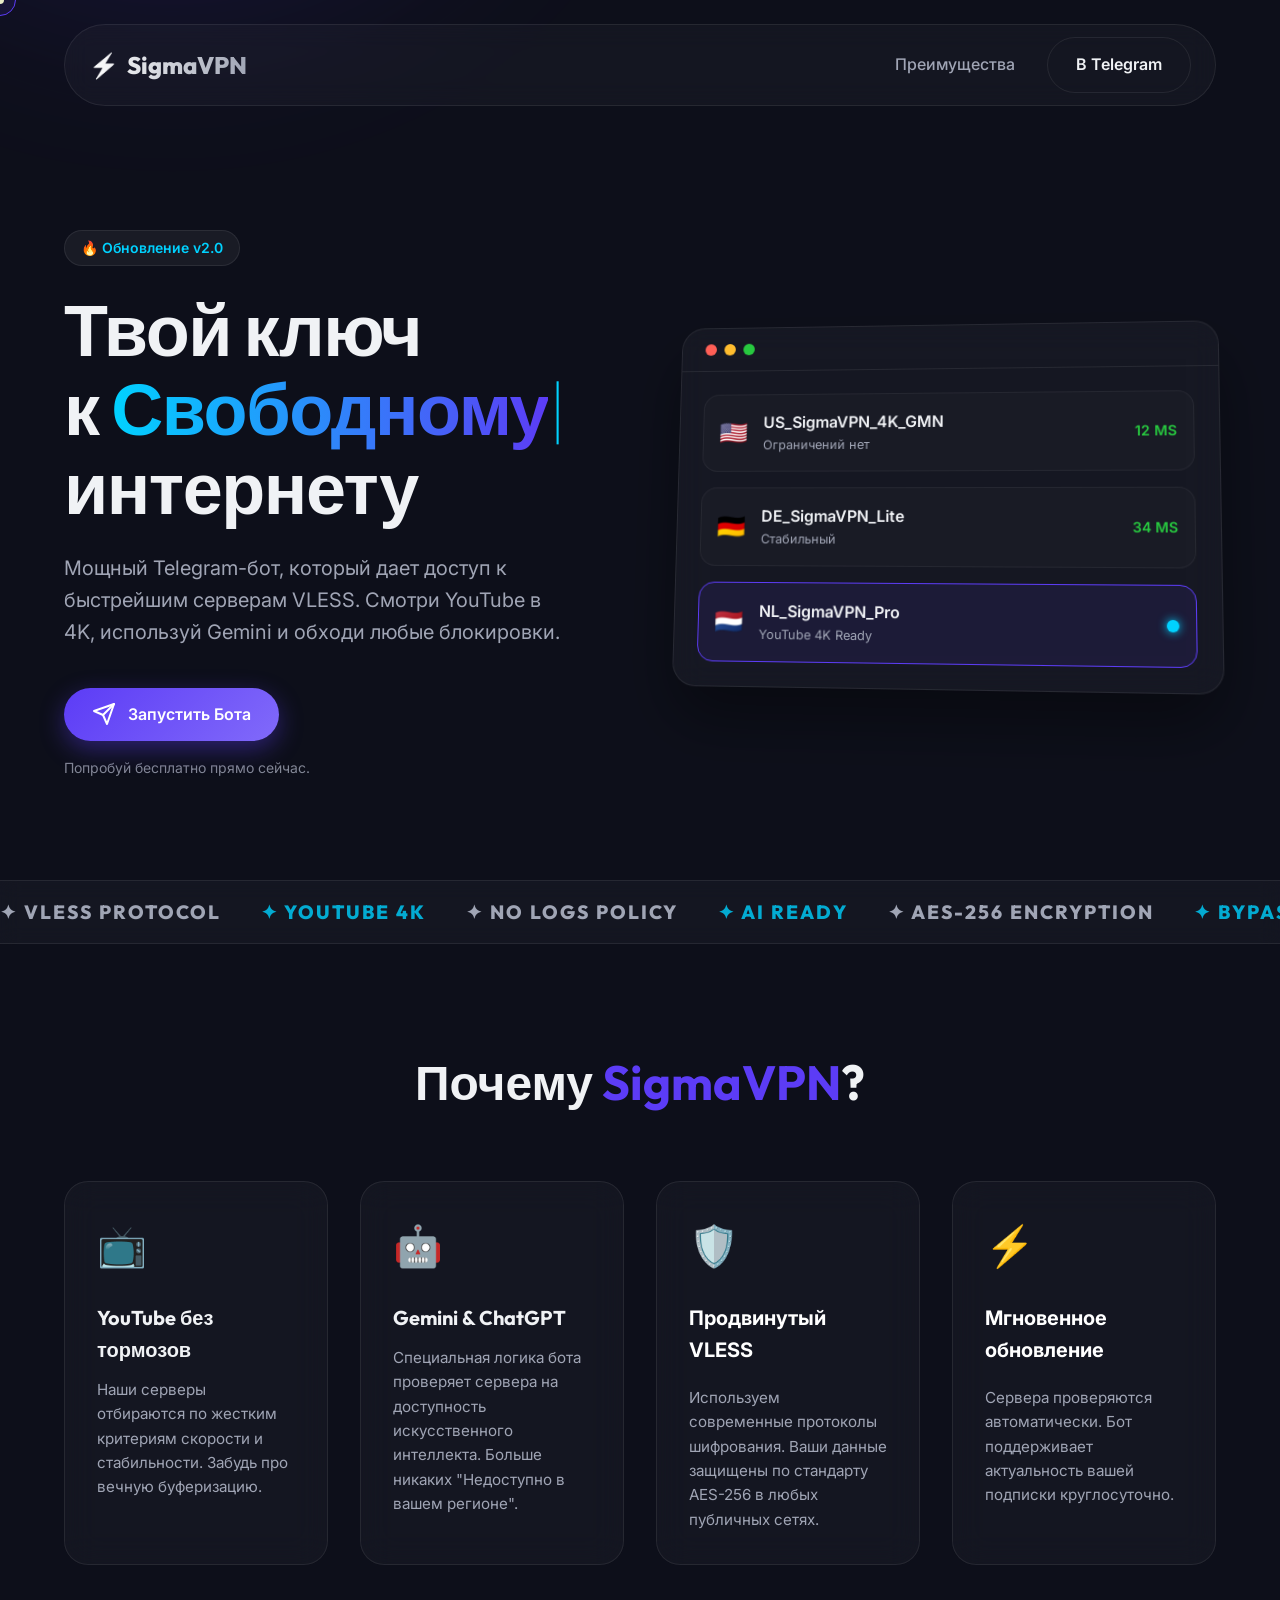
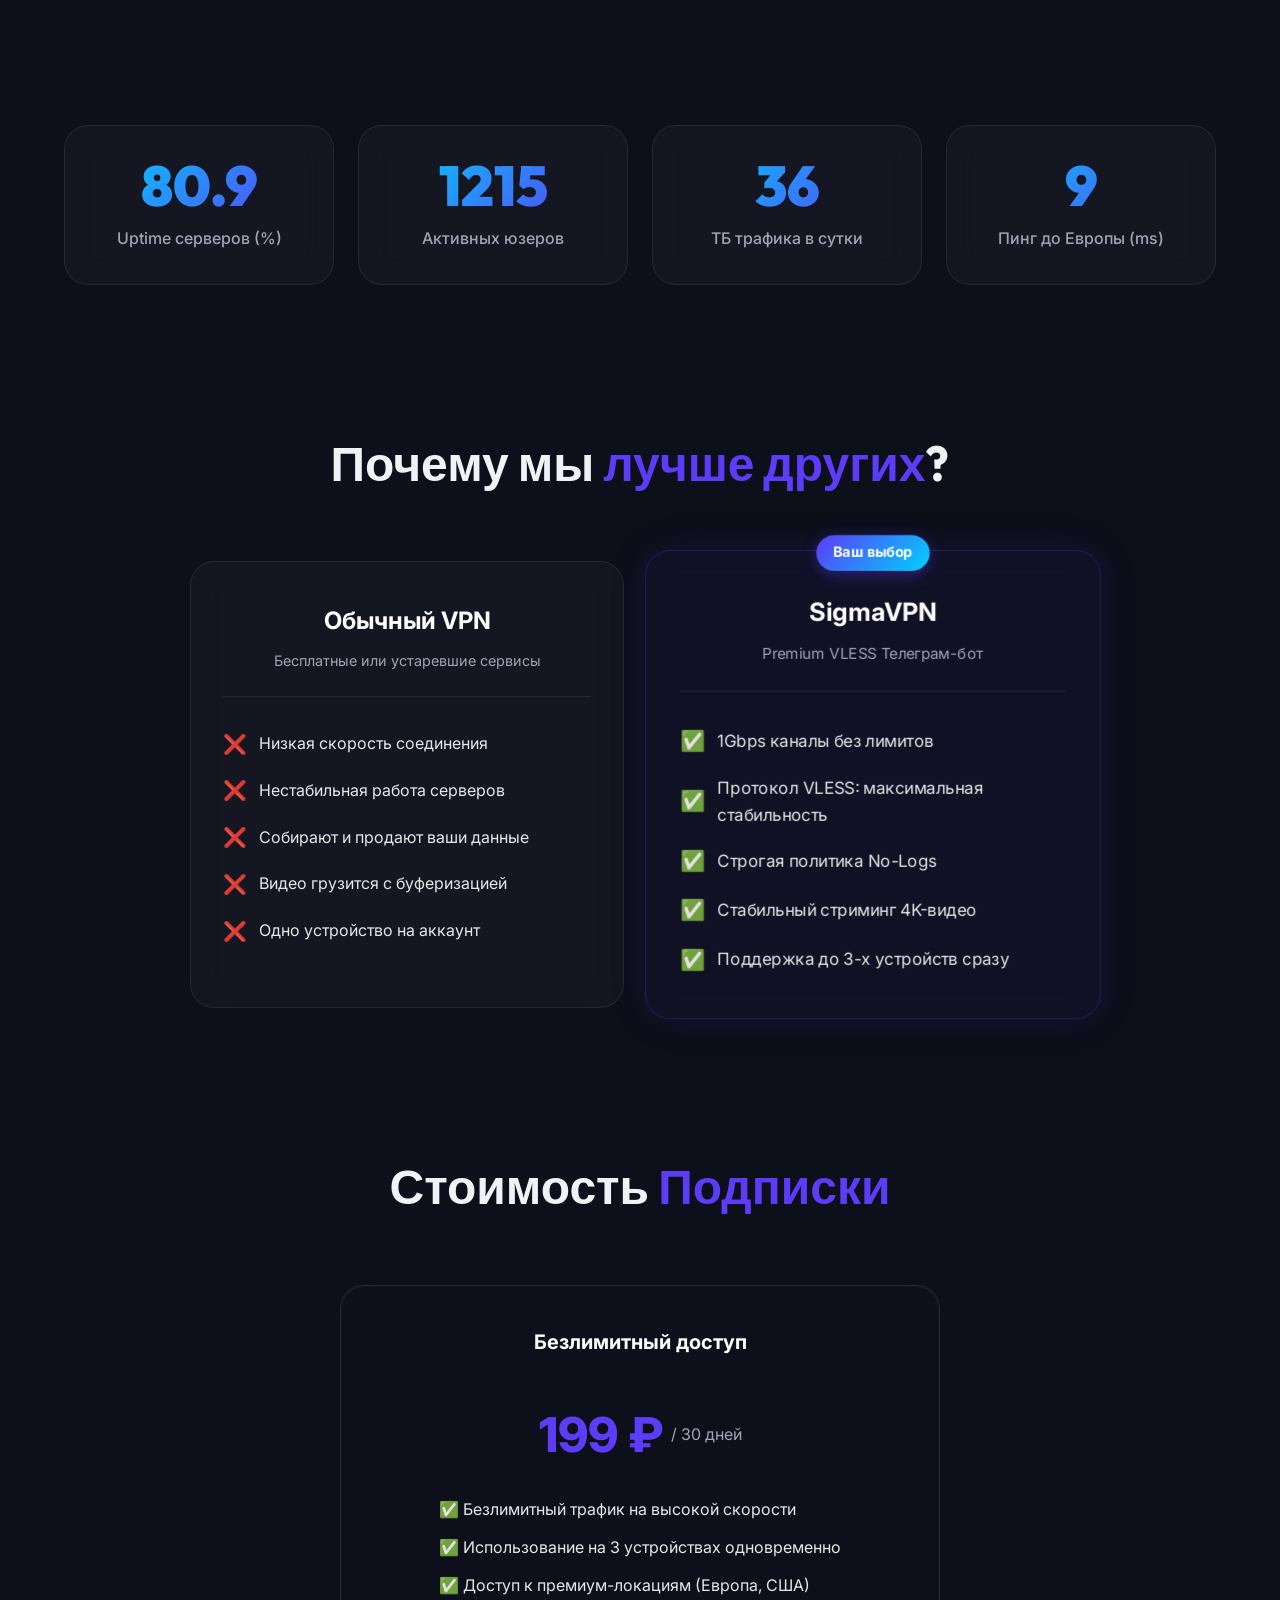
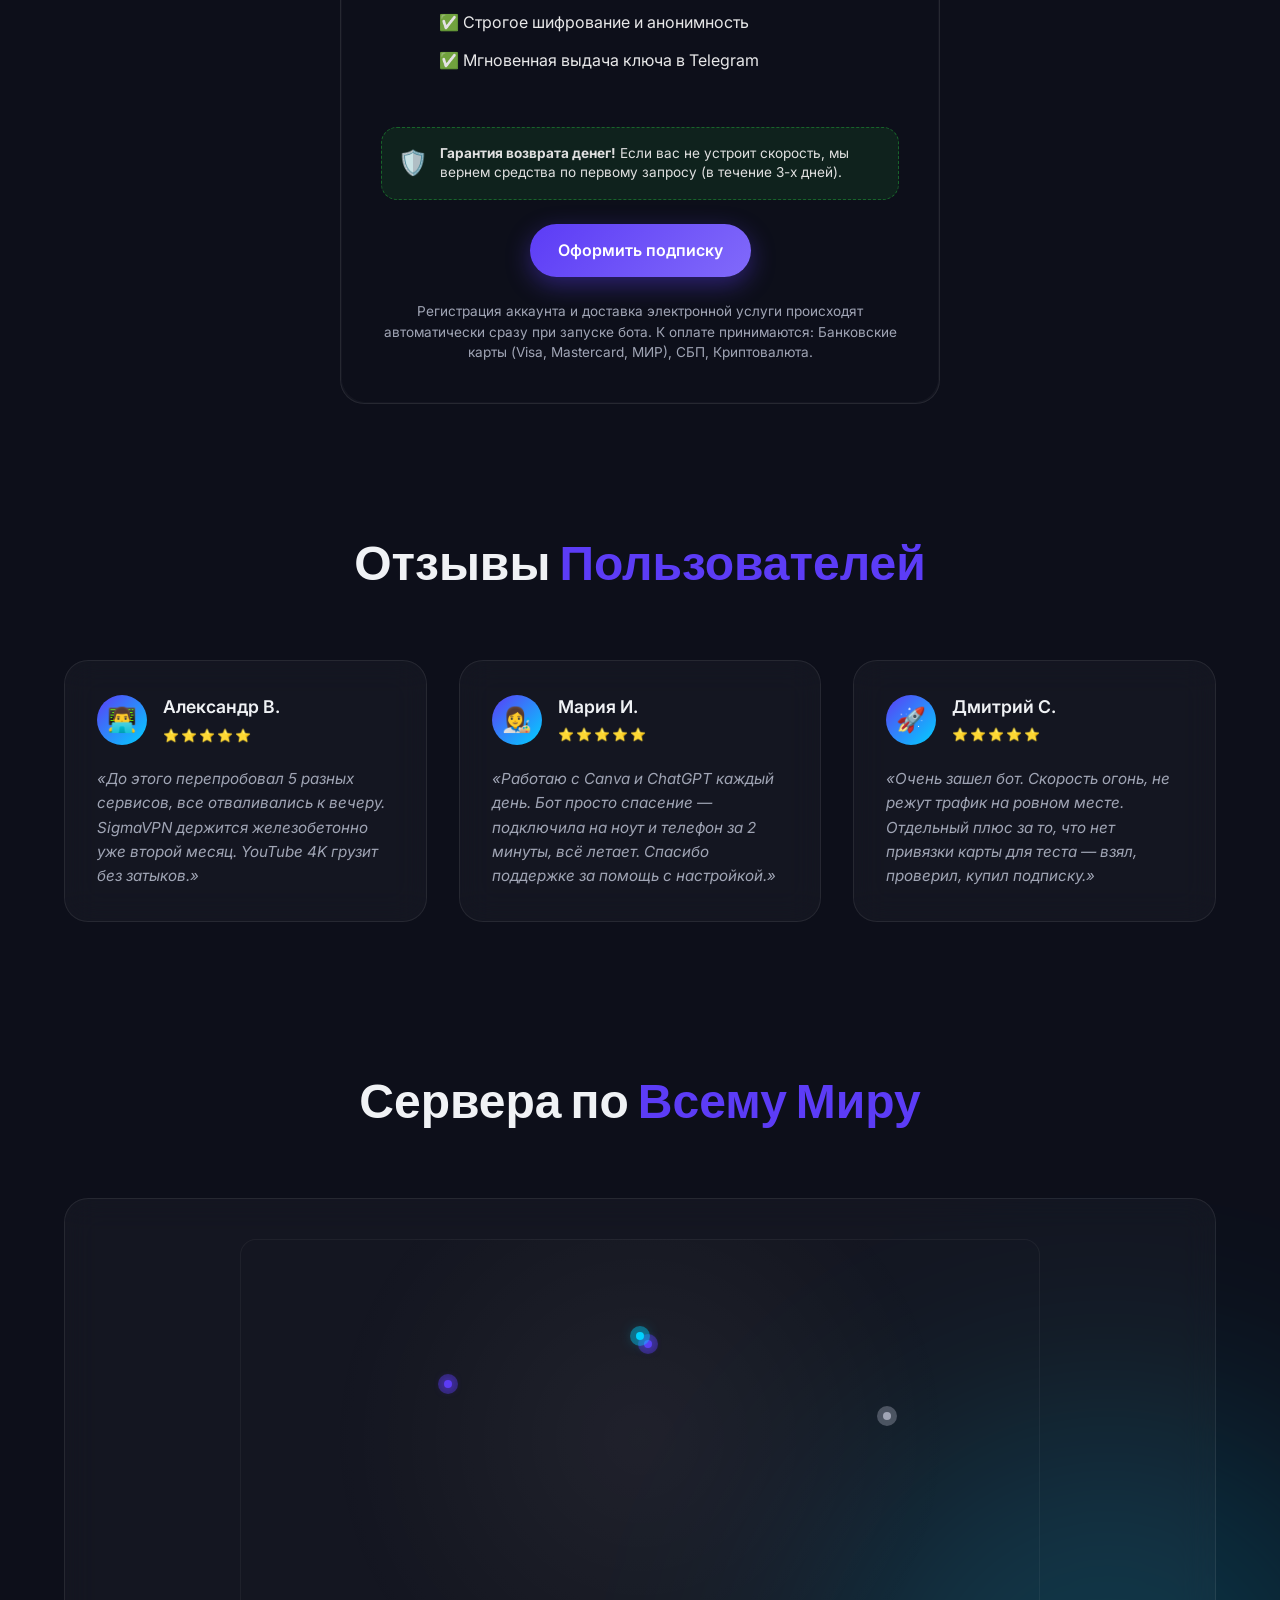
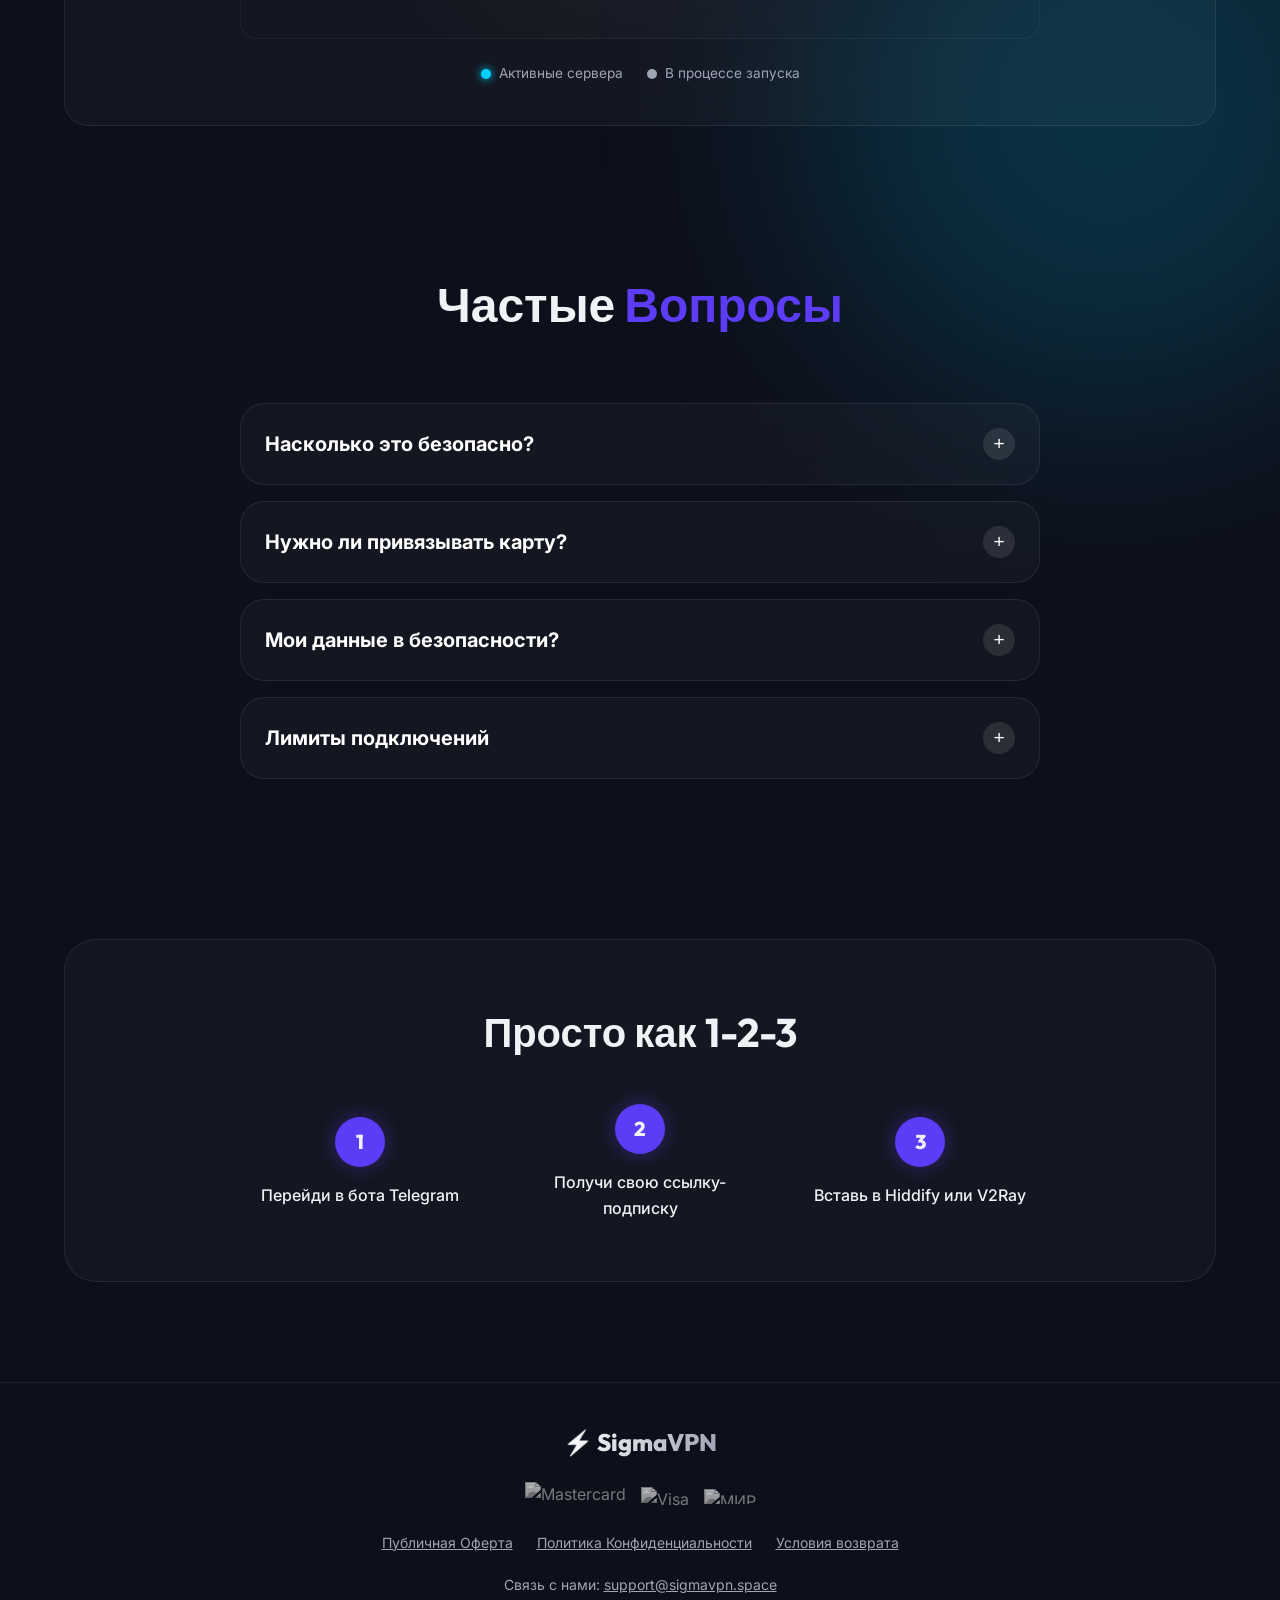
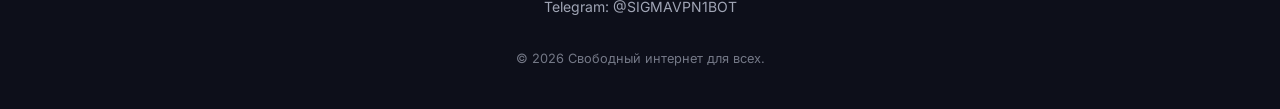
==== commit 95ad5c65: "update promo site for payment compliance" ====
--- a/index.html
+++ b/index.html
@@ -156,16 +156,20 @@
 
                     <div class="feature-card glass-card">
                         <div class="feature-icon shield-icon">🛡️</div>
-                        <h3>Продвинутый VLESS</h3>
-                        <p>Используем современные протоколы с маскировкой трафика. Провайдеры видят только обычный
-                            защищенный серфинг.</p>
+                        <div class="feature-title"
+                            style="font-size: 1.25rem; font-weight: 700; color: #fff; margin-bottom: 20px;">Продвинутый
+                            VLESS</div>
+                        <p>Используем современные протоколы шифрования. Ваши данные защищены по стандарту AES-256 в
+                            любых публичных сетях.</p>
                     </div>
 
                     <div class="feature-card glass-card">
                         <div class="feature-icon speed-icon">⚡</div>
-                        <h3>Мгновенное обновление</h3>
-                        <p>Сервера проверяются автоматически. Если сервер упал, бот моментально заменит его в вашей
-                            подписке на рабочий.</p>
+                        <div class="feature-title"
+                            style="font-size: 1.25rem; font-weight: 700; color: #fff; margin-bottom: 20px;">Мгновенное
+                            обновление</div>
+                        <p>Сервера проверяются автоматически. Бот поддерживает актуальность вашей подписки
+                            круглосуточно.</p>
                     </div>
                 </div>
             </div>
@@ -203,12 +207,14 @@
                     <!-- Column 1: Free VPNs -->
                     <div class="comp-col glass-card">
                         <div class="comp-header">
-                            <h3>Обычный VPN</h3>
+                            <div class="feature-title"
+                                style="font-size: 1.5rem; font-weight: 700; color: #fff; margin-bottom: 8px;">Обычный
+                                VPN</div>
                             <p>Бесплатные или устаревшие сервисы</p>
                         </div>
                         <ul class="comp-list">
-                            <li><span class="cross">❌</span> Режут скорость до минимума</li>
-                            <li><span class="cross">❌</span> Постоянно блокируются провайдерами</li>
+                            <li><span class="cross">❌</span> Низкая скорость соединения</li>
+                            <li><span class="cross">❌</span> Нестабильная работа серверов</li>
                             <li><span class="cross">❌</span> Собирают и продают ваши данные</li>
                             <li><span class="cross">❌</span> Видео грузится с буферизацией</li>
                             <li><span class="cross">❌</span> Одно устройство на аккаунт</li>
@@ -219,14 +225,16 @@
                     <div class="comp-col glass-card highlight-col">
                         <div class="comp-badge">Ваш выбор</div>
                         <div class="comp-header">
-                            <h3>SigmaVPN</h3>
+                            <div class="feature-title"
+                                style="font-size: 1.5rem; font-weight: 700; color: #fff; margin-bottom: 8px;">SigmaVPN
+                            </div>
                             <p>Premium VLESS Телеграм-бот</p>
                         </div>
                         <ul class="comp-list">
-                            <li><span class="check">✅</span> Честный безлимит и 1Gbps каналы</li>
-                            <li><span class="check">✅</span> Протокол VLESS: скрыт от блокировок</li>
+                            <li><span class="check">✅</span> 1Gbps каналы без лимитов</li>
+                            <li><span class="check">✅</span> Протокол VLESS: максимальная стабильность</li>
                             <li><span class="check">✅</span> Строгая политика No-Logs</li>
-                            <li><span class="check">✅</span> YouTube 4K без единой задержки</li>
+                            <li><span class="check">✅</span> Стабильный стриминг 4K-видео</li>
                             <li><span class="check">✅</span> Поддержка до 3-х устройств сразу</li>
                         </ul>
                     </div>
@@ -238,14 +246,16 @@
             <div class="container">
                 <h2 class="section-title">Стоимость <span>Подписки</span></h2>
                 <div class="pricing-card glass-card reveal">
-                    <h3>Безлимитный доступ к VLESS Ключу</h3>
-                    <div class="price">150 ₽ <span>/ месяц</span></div>
+                    <div class="feature-title"
+                        style="font-size: 1.25rem; font-weight: 700; color: #fff; margin-bottom: 15px;">Безлимитный
+                        доступ</div>
+                    <div class="price">199 ₽ <span>/ 30 дней</span></div>
                     <ul class="pricing-features">
-                        <li>✅ Безлимитный трафик и высокая скорость</li>
+                        <li>✅ Безлимитный трафик на высокой скорости</li>
                         <li>✅ Использование на 3 устройствах одновременно</li>
-                        <li>✅ Доступ ко всем гео-локациям (Европа, США)</li>
-                        <li>✅ Поддержка потокового видео (YouTube 4K) и AI сервисов</li>
-                        <li>✅ Мгновенная автоматическая выдача ключа в Telegram</li>
+                        <li>✅ Доступ к премиум-локациям (Европа, США)</li>
+                        <li>✅ Строгое шифрование и анонимность</li>
+                        <li>✅ Мгновенная выдача ключа в Telegram</li>
                     </ul>
                     <div class="guarantee-badge">
                         <span class="shield">🛡️</span>
@@ -344,46 +354,50 @@
                 <div class="faq-list">
                     <div class="faq-item glass-card">
                         <div class="faq-question">
-                            <h3>А его не заблокируют завтра?</h3>
+                            <div class="feature-title" style="font-size: 1.25rem; font-weight: 700; color: #fff;">
+                                Насколько это безопасно?</div>
                             <button class="faq-toggle">+</button>
                         </div>
                         <div class="faq-answer">
-                            <p>Мы используем современные протоколы маскировки трафика (VLESS/Reality). Провайдеры видят
-                                только обычное безопасное подключение к популярным сайтам. Сервис устойчив к любым
-                                массовым блокировкам.</p>
+                            <p>Мы используем современные протоколы шифрования трафика (VLESS/Reality). Ваше подключение
+                                надежно
+                                защищено от перехвата в любых сетях, а реальный IP-адрес остается скрытым.</p>
                         </div>
                     </div>
 
                     <div class="faq-item glass-card">
                         <div class="faq-question">
-                            <h3>Нужно ли привязывать карту для теста?</h3>
+                            <div class="feature-title" style="font-size: 1.25rem; font-weight: 700; color: #fff;">Нужно
+                                ли привязывать карту?</div>
                             <button class="faq-toggle">+</button>
                         </div>
                         <div class="faq-answer">
-                            <p>Нет! Вы получаете доступ прямо в Telegram-боте без всяких привязок карт и автосписаний.
-                                Если понравится — только тогда оплатите подписку удобным способом (картой РФ или
-                                криптой).</p>
+                            <p>Нет! Вы получаете тестовый период прямо в Telegram-боте без автосписаний.
+                                Подписка оплачивается разово удобным способом (картой РФ, криптой, балансом Telegram).
+                            </p>
                         </div>
                     </div>
 
                     <div class="faq-item glass-card">
                         <div class="faq-question">
-                            <h3>Мои данные в безопасности?</h3>
+                            <div class="feature-title" style="font-size: 1.25rem; font-weight: 700; color: #fff;">Мои
+                                данные в безопасности?</div>
                             <button class="faq-toggle">+</button>
                         </div>
                         <div class="faq-answer">
-                            <p>Да. Мы придерживаемся строгой политики No-logs (не храним историю ваших действий в сети).
-                                Весь трафик надежно зашифрован банковским стандартом AES-256 или ChaCha20-Poly1305.</p>
+                            <p>Да. Мы придерживаемся строгой политики No-logs (не храним историю вашей активности).
+                                Весь трафик надежно зашифрован банковским стандартом AES-256.</p>
                         </div>
                     </div>
 
                     <div class="faq-item glass-card">
                         <div class="faq-question">
-                            <h3>На скольких устройствах я могу использовать VPN?</h3>
+                            <div class="feature-title" style="font-size: 1.25rem; font-weight: 700; color: #fff;">Лимиты
+                                подключений</div>
                             <button class="faq-toggle">+</button>
                         </div>
                         <div class="faq-answer">
-                            <p>Один конфигурационный файл (ключ) рассчитан на использование одним человеком на
+                            <p>Один аккаунт рассчитан на использование одним человеком на
                                 нескольких личных устройствах (смартфон, ПК, планшет). Лимит по умолчанию — до 3-х
                                 устройств одновременно.</p>
                         </div>
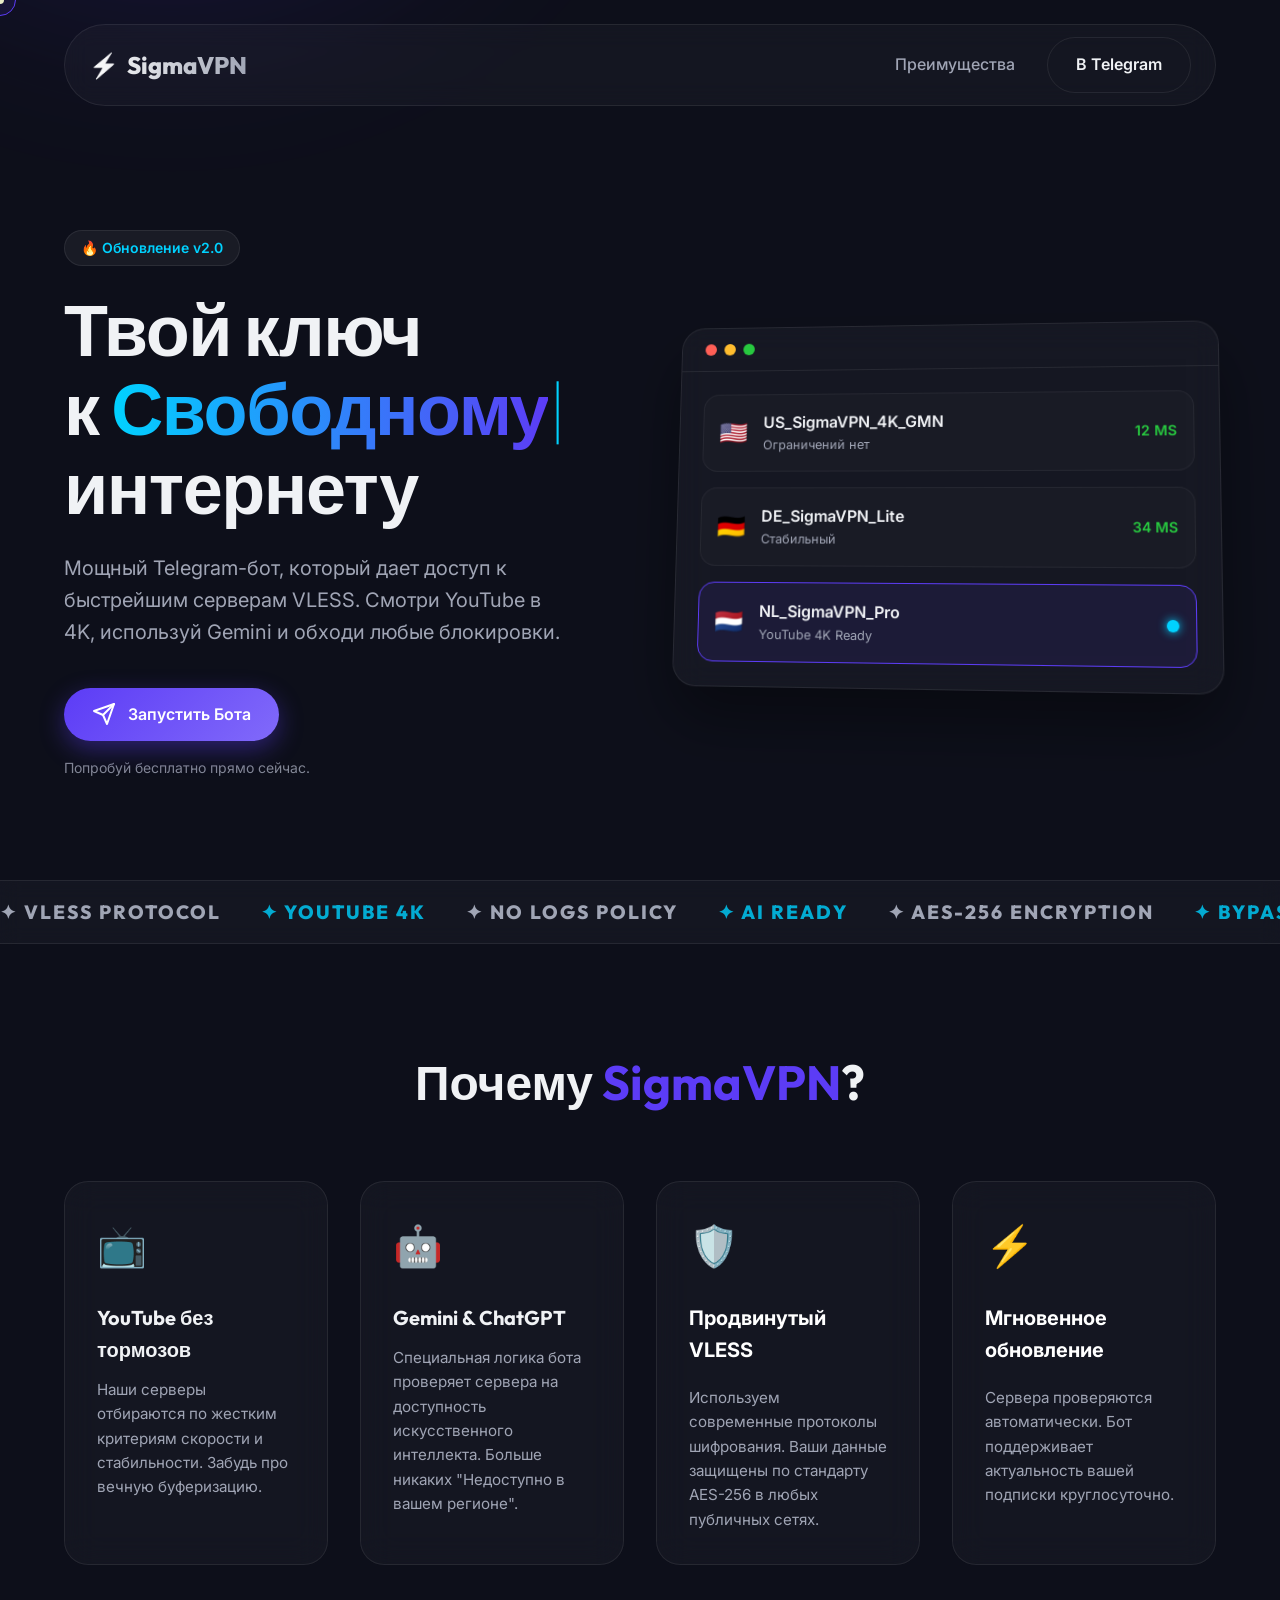
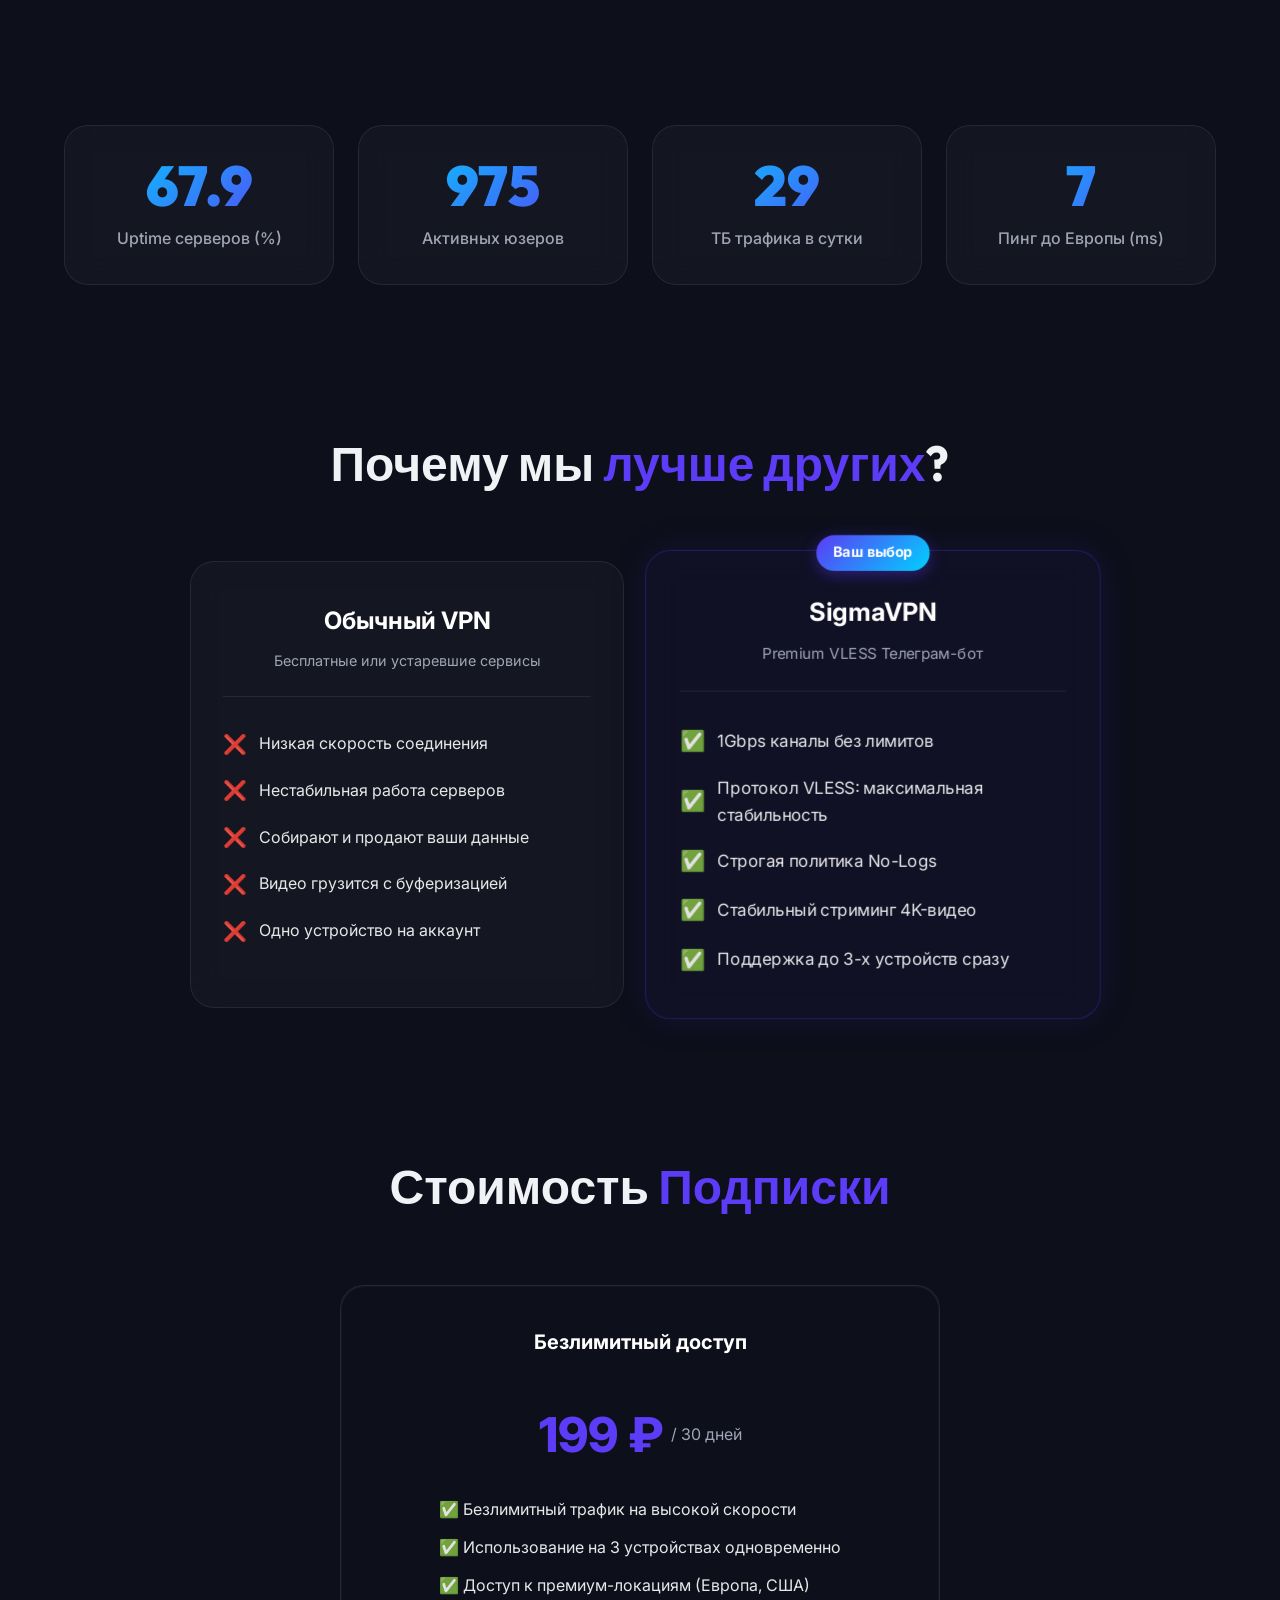
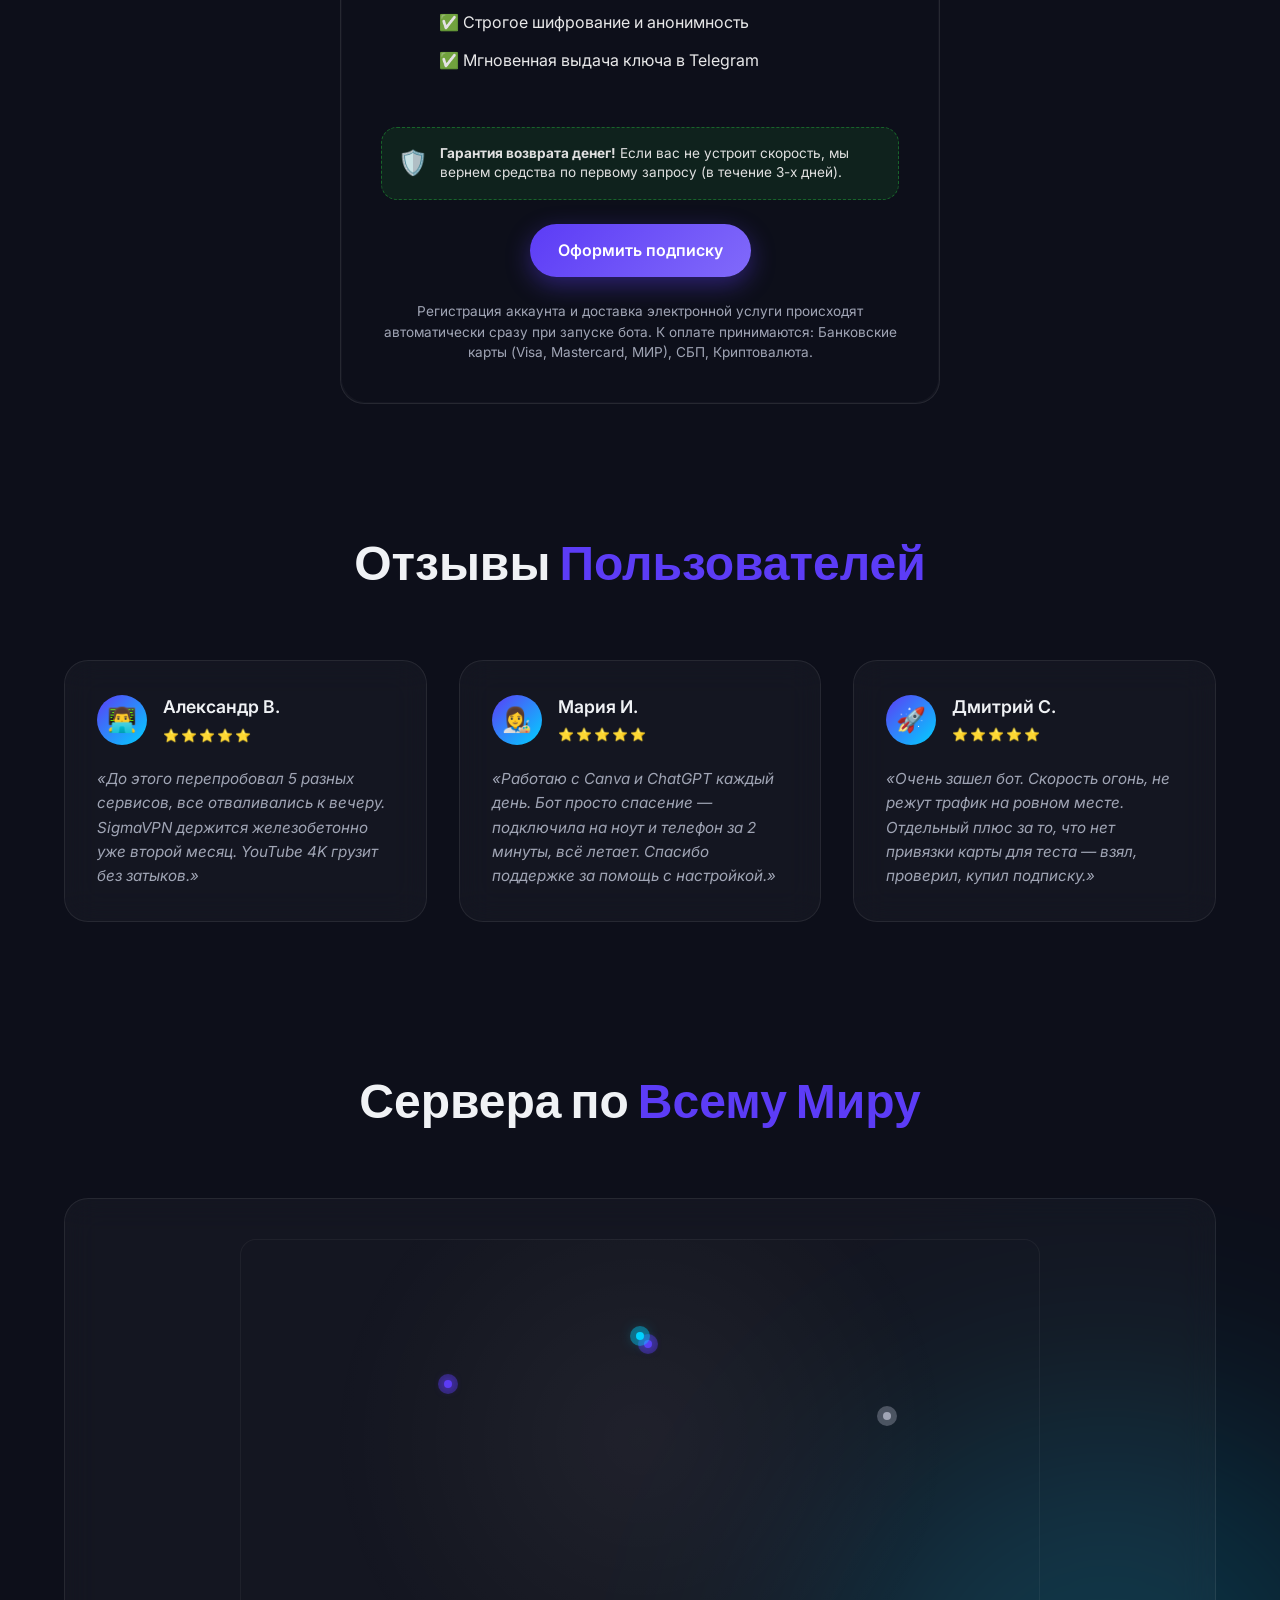
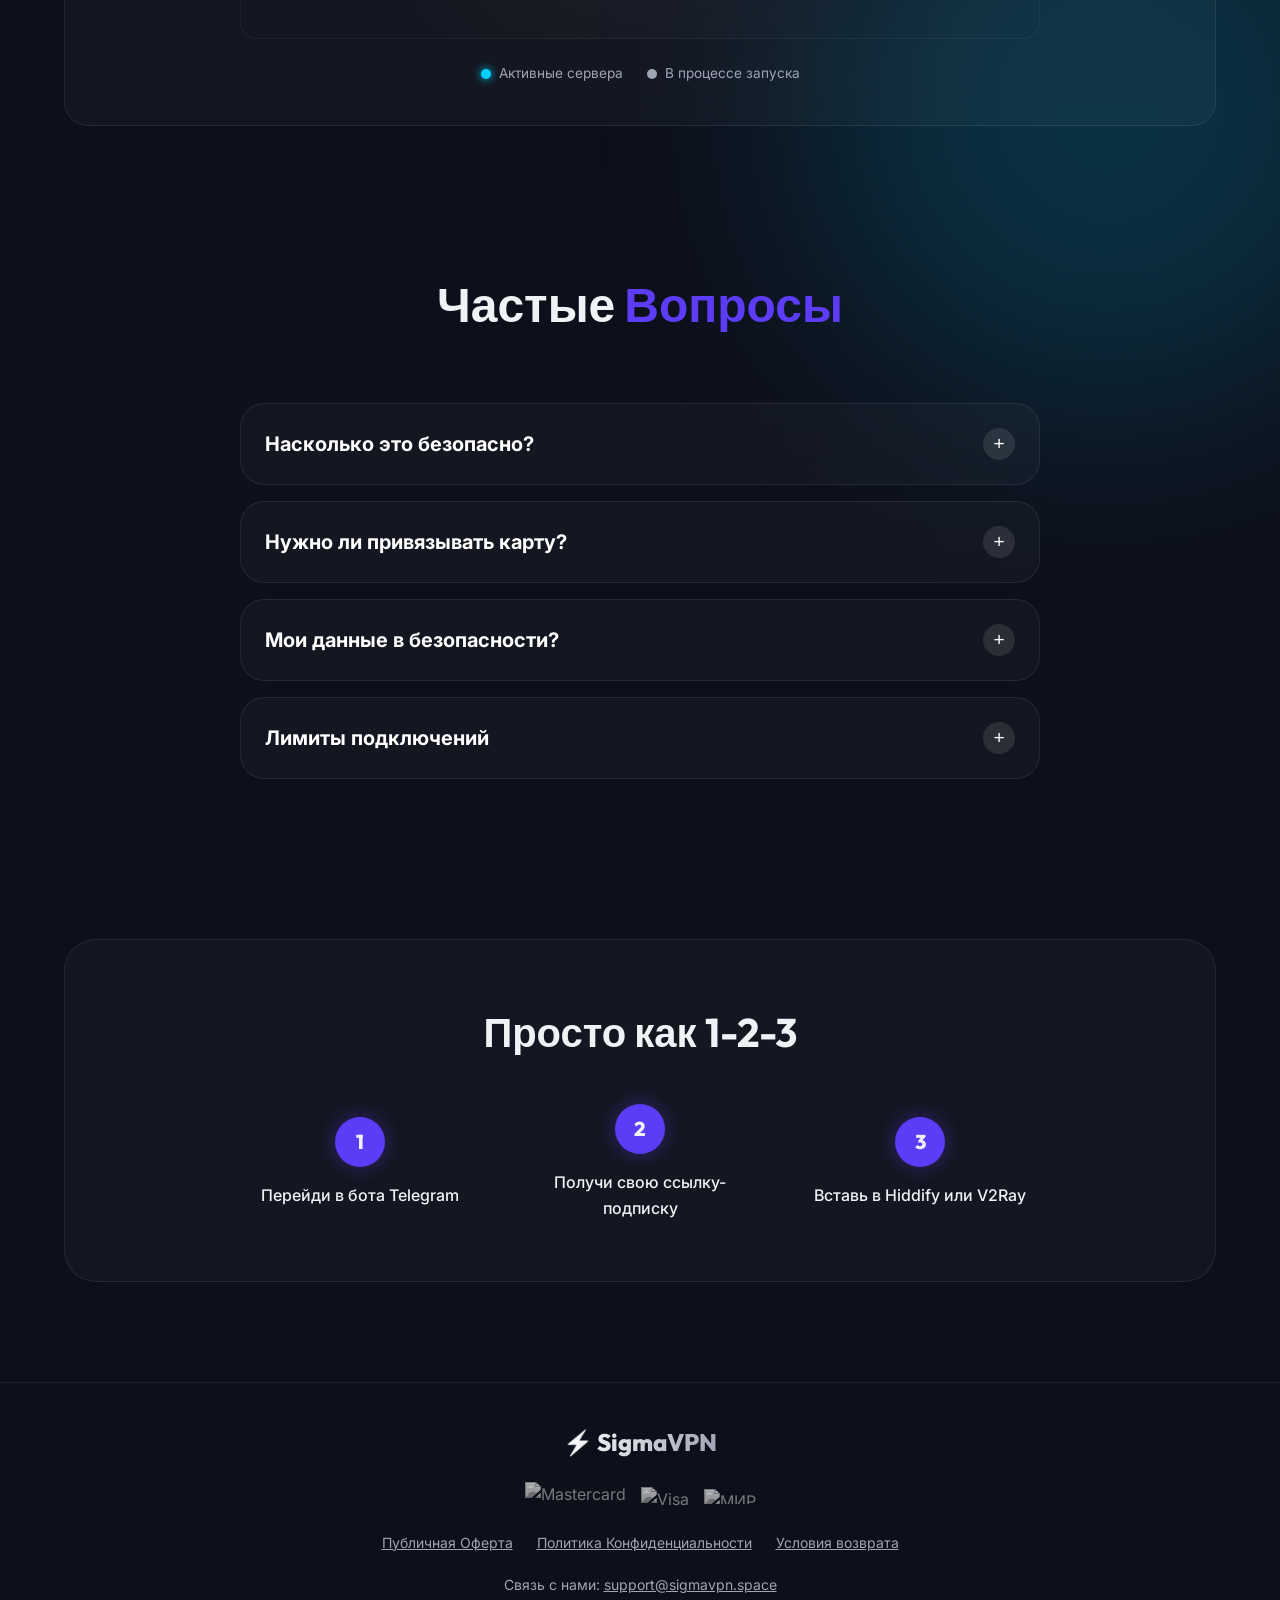
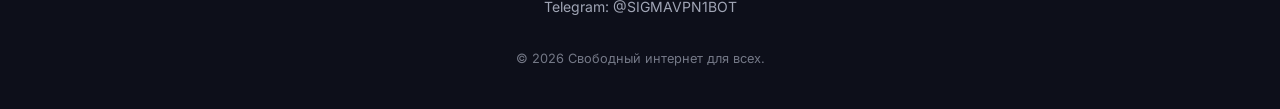
==== commit 8dbac456: "Update payment tags for AnyPay validation" ====
--- a/index.html
+++ b/index.html
@@ -8,8 +8,7 @@
     <meta name="description"
         content="Быстрый и стабильный VPN для обхода блокировок. Бесплатный тестовый период. Поддержка YouTube 4K, Gemini, ChatGPT.">
     <meta name="yandex-verification" content="fddbdec165a2503d" />
-    <meta name="enot" content="013a45c2" />
-    <meta name="lava-verify" content="b533a7e9462ddaf7" />
+    <meta name="anypay-verification" content="9be511f3040c1fdb0b93faa8edde" />
     <link rel="stylesheet" href="styles.css?v=2">
     <!-- Google Fonts -->
     <link rel="preconnect" href="https://fonts.googleapis.com">
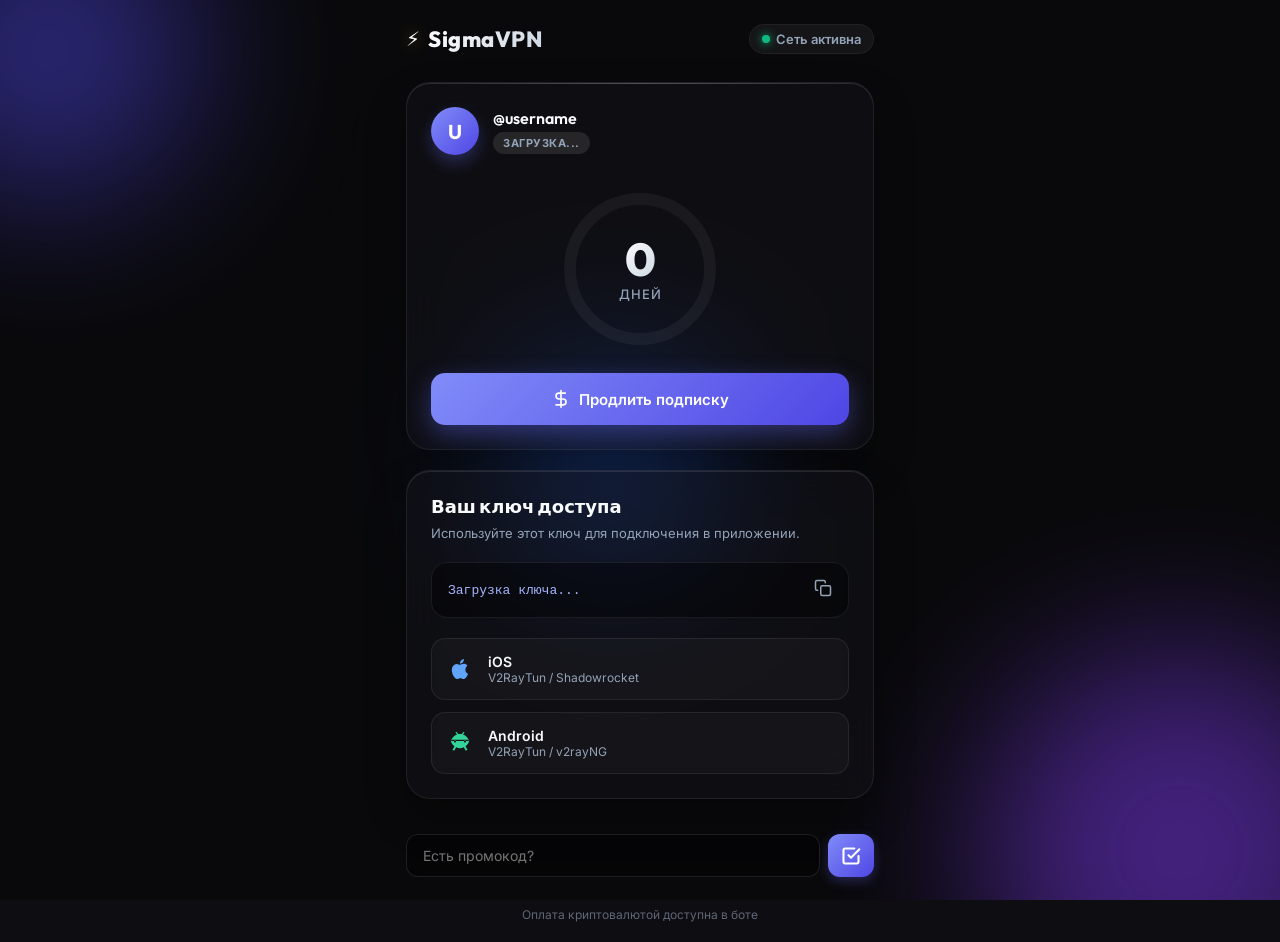
==== commit c9d7aaef: "Add files via upload" ====
--- a/index.html
+++ b/index.html
@@ -1,475 +1,249 @@
-<!DOCTYPE html>
-<html lang="ru">
-
-<head>
-    <meta charset="UTF-8">
-    <meta name="viewport" content="width=device-width, initial-scale=1.0">
-    <title>SigmaVPN - Свободный интернет</title>
-    <meta name="description"
-        content="Быстрый и стабильный VPN для обхода блокировок. Бесплатный тестовый период. Поддержка YouTube 4K, Gemini, ChatGPT.">
-    <meta name="yandex-verification" content="fddbdec165a2503d" />
-    <meta name="anypay-verification" content="9be511f3040c1fdb0b93faa8edde" />
-    <link rel="stylesheet" href="styles.css?v=2">
-    <!-- Google Fonts -->
-    <link rel="preconnect" href="https://fonts.googleapis.com">
-    <link rel="preconnect" href="https://fonts.gstatic.com" crossorigin>
-    <link
-        href="https://fonts.googleapis.com/css2?family=Inter:wght@400;600;800&family=Outfit:wght@500;700;900&display=swap"
-        rel="stylesheet">
-
-    <!-- Yandex.Metrika counter placeholder -->
-    <!-- Вставьте код Яндекс.Метрики сюда для аналитики -->
-
-    <!-- VK Pixel Code placeholder -->
-    <!-- Вставьте код пикселя ВКонтакте (VK Реклама) сюда -->
-</head>
-
-<body>
-    <!-- Custom Cursor -->
-    <div id="magic-cursor"></div>
-    <div id="magic-cursor-follower"></div>
-
-    <!-- Background Elements -->
-    <div class="glow glow-1"></div>
-    <div class="glow glow-2"></div>
-    <div id="particles-js"></div>
-
-    <header>
-        <div class="container">
-            <nav class="navbar">
-                <div class="logo">
-                    <span class="logo-icon">⚡</span>
-                    SigmaVPN
-                </div>
-                <div class="nav-links">
-                    <a href="#features">Преимущества</a>
-                    <a href="https://t.me/SIGMAVPN1BOT" target="_blank" class="btn btn-outline">В Telegram</a>
-                </div>
-            </nav>
-        </div>
-    </header>
-
-    <main>
-        <section class="hero">
-            <div class="container">
-                <div class="hero-content">
-                    <div class="badge">🔥 Обновление v2.0</div>
-                    <h1 class="hero-title">
-                        Твой ключ <br>
-                        к <span id="typing-text" class="gradient-text">Свободному</span><span
-                            class="cursor-blink">|</span> интернету
-                    </h1>
-                    <p class="hero-subtitle">
-                        Мощный Telegram-бот, который дает доступ к быстрейшим серверам VLESS. Смотри YouTube в 4K,
-                        используй Gemini и обходи любые блокировки.
-                    </p>
-                    <div class="hero-cta">
-                        <a href="https://t.me/SIGMAVPN1BOT" target="_blank" class="btn btn-primary pulse">
-                            <svg width="24" height="24" viewBox="0 0 24 24" fill="none" class="tg-icon">
-                                <path d="M22 2L11 13" stroke="currentColor" stroke-width="2" stroke-linecap="round"
-                                    stroke-linejoin="round" />
-                                <path d="M22 2L15 22L11 13L2 9L22 2Z" stroke="currentColor" stroke-width="2"
-                                    stroke-linecap="round" stroke-linejoin="round" />
-                            </svg>
-                            Запустить Бота
-                        </a>
-                        <p class="cta-hint">Попробуй бесплатно прямо сейчас.</p>
-                    </div>
-                </div>
-
-                <div class="hero-visual">
-                    <div class="glass-card mockup-card">
-                        <div class="mockup-header">
-                            <span class="dot red"></span>
-                            <span class="dot yellow"></span>
-                            <span class="dot green"></span>
-                        </div>
-                        <div class="mockup-body">
-                            <div class="server-item">
-                                <span class="flag">🇺🇸</span>
-                                <div class="server-info">
-                                    <h4>US_SigmaVPN_4K_GMN</h4>
-                                    <p>Ограничений нет</p>
-                                </div>
-                                <span class="ping">12 MS</span>
-                            </div>
-                            <div class="server-item">
-                                <span class="flag">🇩🇪</span>
-                                <div class="server-info">
-                                    <h4>DE_SigmaVPN_Lite</h4>
-                                    <p>Стабильный</p>
-                                </div>
-                                <span class="ping">34 MS</span>
-                            </div>
-                            <div class="server-item active-server">
-                                <span class="flag">🇳🇱</span>
-                                <div class="server-info">
-                                    <h4>NL_SigmaVPN_Pro</h4>
-                                    <p>YouTube 4K Ready</p>
-                                </div>
-                                <span class="status-indicator"></span>
-                            </div>
-                        </div>
-                    </div>
-                </div>
-            </div>
-        </section>
-
-        <!-- Marquee Ticker Section -->
-        <div class="marquee-container section-divider">
-            <div class="marquee-content">
-                <span>✦ VLESS PROTOCOL</span>
-                <span>✦ YOUTUBE 4K</span>
-                <span>✦ NO LOGS POLICY</span>
-                <span>✦ AI READY</span>
-                <span>✦ AES-256 ENCRYPTION</span>
-                <span>✦ BYPASS CENSORSHIP</span>
-                <!-- Duplicate for seamless loop -->
-                <span>✦ VLESS PROTOCOL</span>
-                <span>✦ YOUTUBE 4K</span>
-                <span>✦ NO LOGS POLICY</span>
-                <span>✦ AI READY</span>
-                <span>✦ AES-256 ENCRYPTION</span>
-                <span>✦ BYPASS CENSORSHIP</span>
-            </div>
-        </div>
-
-        <section id="features" class="features reveal">
-            <div class="container">
-                <h2 class="section-title">Почему <span>SigmaVPN</span>?</h2>
-
-                <div class="features-grid reveal">
-                    <div class="feature-card glass-card">
-                        <div class="feature-icon youtube-icon">📺</div>
-                        <h3>YouTube без тормозов</h3>
-                        <p>Наши серверы отбираются по жестким критериям скорости и стабильности. Забудь про вечную
-                            буферизацию.</p>
-                    </div>
-
-                    <div class="feature-card glass-card">
-                        <div class="feature-icon ai-icon">🤖</div>
-                        <h3>Gemini & ChatGPT</h3>
-                        <p>Специальная логика бота проверяет сервера на доступность искусственного интеллекта. Больше
-                            никаких "Недоступно в вашем регионе".</p>
-                    </div>
-
-                    <div class="feature-card glass-card">
-                        <div class="feature-icon shield-icon">🛡️</div>
-                        <div class="feature-title"
-                            style="font-size: 1.25rem; font-weight: 700; color: #fff; margin-bottom: 20px;">Продвинутый
-                            VLESS</div>
-                        <p>Используем современные протоколы шифрования. Ваши данные защищены по стандарту AES-256 в
-                            любых публичных сетях.</p>
-                    </div>
-
-                    <div class="feature-card glass-card">
-                        <div class="feature-icon speed-icon">⚡</div>
-                        <div class="feature-title"
-                            style="font-size: 1.25rem; font-weight: 700; color: #fff; margin-bottom: 20px;">Мгновенное
-                            обновление</div>
-                        <p>Сервера проверяются автоматически. Бот поддерживает актуальность вашей подписки
-                            круглосуточно.</p>
-                    </div>
-                </div>
-            </div>
-        </section>
-
-        <!-- Live Stats Section -->
-        <section class="live-stats reveal">
-            <div class="container">
-                <div class="stats-grid">
-                    <div class="stat-item glass-card">
-                        <div class="stat-number" data-target="99.9">0</div>
-                        <div class="stat-label">Uptime серверов (%)</div>
-                    </div>
-                    <div class="stat-item glass-card">
-                        <div class="stat-number" data-target="1500">0</div>
-                        <div class="stat-label">Активных юзеров</div>
-                    </div>
-                    <div class="stat-item glass-card">
-                        <div class="stat-number" data-target="45">0</div>
-                        <div class="stat-label">ТБ трафика в сутки</div>
-                    </div>
-                    <div class="stat-item glass-card">
-                        <div class="stat-number" data-target="12">0</div>
-                        <div class="stat-label">Пинг до Европы (ms)</div>
-                    </div>
-                </div>
-            </div>
-        </section>
-
-        <!-- Comparison Table Section -->
-        <section class="comparison reveal">
-            <div class="container">
-                <h2 class="section-title">Почему мы <span>лучше других</span>?</h2>
-                <div class="comparison-grid">
-                    <!-- Column 1: Free VPNs -->
-                    <div class="comp-col glass-card">
-                        <div class="comp-header">
-                            <div class="feature-title"
-                                style="font-size: 1.5rem; font-weight: 700; color: #fff; margin-bottom: 8px;">Обычный
-                                VPN</div>
-                            <p>Бесплатные или устаревшие сервисы</p>
-                        </div>
-                        <ul class="comp-list">
-                            <li><span class="cross">❌</span> Низкая скорость соединения</li>
-                            <li><span class="cross">❌</span> Нестабильная работа серверов</li>
-                            <li><span class="cross">❌</span> Собирают и продают ваши данные</li>
-                            <li><span class="cross">❌</span> Видео грузится с буферизацией</li>
-                            <li><span class="cross">❌</span> Одно устройство на аккаунт</li>
-                        </ul>
-                    </div>
-
-                    <!-- Column 2: SigmaVPN (Highlighted) -->
-                    <div class="comp-col glass-card highlight-col">
-                        <div class="comp-badge">Ваш выбор</div>
-                        <div class="comp-header">
-                            <div class="feature-title"
-                                style="font-size: 1.5rem; font-weight: 700; color: #fff; margin-bottom: 8px;">SigmaVPN
-                            </div>
-                            <p>Premium VLESS Телеграм-бот</p>
-                        </div>
-                        <ul class="comp-list">
-                            <li><span class="check">✅</span> 1Gbps каналы без лимитов</li>
-                            <li><span class="check">✅</span> Протокол VLESS: максимальная стабильность</li>
-                            <li><span class="check">✅</span> Строгая политика No-Logs</li>
-                            <li><span class="check">✅</span> Стабильный стриминг 4K-видео</li>
-                            <li><span class="check">✅</span> Поддержка до 3-х устройств сразу</li>
-                        </ul>
-                    </div>
-                </div>
-            </div>
-        </section>
-
-        <section id="pricing" class="pricing reveal">
-            <div class="container">
-                <h2 class="section-title">Стоимость <span>Подписки</span></h2>
-                <div class="pricing-card glass-card reveal">
-                    <div class="feature-title"
-                        style="font-size: 1.25rem; font-weight: 700; color: #fff; margin-bottom: 15px;">Безлимитный
-                        доступ</div>
-                    <div class="price">199 ₽ <span>/ 30 дней</span></div>
-                    <ul class="pricing-features">
-                        <li>✅ Безлимитный трафик на высокой скорости</li>
-                        <li>✅ Использование на 3 устройствах одновременно</li>
-                        <li>✅ Доступ к премиум-локациям (Европа, США)</li>
-                        <li>✅ Строгое шифрование и анонимность</li>
-                        <li>✅ Мгновенная выдача ключа в Telegram</li>
-                    </ul>
-                    <div class="guarantee-badge">
-                        <span class="shield">🛡️</span>
-                        <p><strong>Гарантия возврата денег!</strong> Если вас не устроит скорость, мы вернем средства по
-                            первому запросу (в течение 3-х дней).</p>
-                    </div>
-                    <a href="https://t.me/SIGMAVPN1BOT" target="_blank" class="btn btn-primary pulse">Оформить
-                        подписку</a>
-                    <p class="pricing-hint">Регистрация аккаунта и доставка электронной услуги происходят автоматически
-                        сразу при запуске бота. К оплате принимаются: Банковские карты (Visa, Mastercard, МИР), СБП,
-                        Криптовалюта.</p>
-                </div>
-            </div>
-        </section>
-
-        <section class="testimonials reveal">
-            <div class="container">
-                <h2 class="section-title">Отзывы <span>Пользователей</span></h2>
-                <div class="testimonials-grid reveal">
-                    <div class="testimonial-card glass-card">
-                        <div class="testimonial-header">
-                            <div class="avatar">👨‍💻</div>
-                            <div class="user-info">
-                                <h4>Александр В.</h4>
-                                <span class="rating">⭐⭐⭐⭐⭐</span>
-                            </div>
-                        </div>
-                        <p>«До этого перепробовал 5 разных сервисов, все отваливались к вечеру. SigmaVPN держится
-                            железобетонно уже второй месяц. YouTube 4K грузит без затыков.»</p>
-                    </div>
-
-                    <div class="testimonial-card glass-card">
-                        <div class="testimonial-header">
-                            <div class="avatar">👩‍🎨</div>
-                            <div class="user-info">
-                                <h4>Мария И.</h4>
-                                <span class="rating">⭐⭐⭐⭐⭐</span>
-                            </div>
-                        </div>
-                        <p>«Работаю с Canva и ChatGPT каждый день. Бот просто спасение — подключила на ноут и телефон за
-                            2 минуты, всё летает. Спасибо поддержке за помощь с настройкой.»</p>
-                    </div>
-
-                    <div class="testimonial-card glass-card">
-                        <div class="testimonial-header">
-                            <div class="avatar">🚀</div>
-                            <div class="user-info">
-                                <h4>Дмитрий С.</h4>
-                                <span class="rating">⭐⭐⭐⭐⭐</span>
-                            </div>
-                        </div>
-                        <p>«Очень зашел бот. Скорость огонь, не режут трафик на ровном месте. Отдельный плюс за то, что
-                            нет привязки карты для теста — взял, проверил, купил подписку.»</p>
-                    </div>
-                </div>
-            </div>
-        </section>
-
-        <!-- Server Map Section -->
-        <section class="server-map-section reveal">
-            <div class="container">
-                <h2 class="section-title">Сервера по <span>Всему Миру</span></h2>
-                <div class="map-container glass-card">
-                    <!-- Using a dark, stylized SVG map of the world as background -->
-                    <div class="world-map">
-                        <div class="map-bg"></div>
-                        <div class="map-pin" style="top: 36%; left: 26%;" data-tooltip="США (Нью-Йорк)">
-                            <div class="pulse-ring"></div>
-                            <div class="pin-dot"></div>
-                        </div>
-                        <div class="map-pin" style="top: 26%; left: 51%;" data-tooltip="Германия (Франкфурт)">
-                            <div class="pulse-ring"></div>
-                            <div class="pin-dot"></div>
-                        </div>
-                        <div class="map-pin active-pin" style="top: 24%; left: 50%;"
-                            data-tooltip="Нидерланды (Амстердам) - 12ms">
-                            <div class="pulse-ring"></div>
-                            <div class="pin-dot"></div>
-                        </div>
-                        <div class="map-pin" style="top: 44%; left: 81%;" data-tooltip="Гонконг (Ожидается)">
-                            <div class="pulse-ring pending"></div>
-                            <div class="pin-dot"></div>
-                        </div>
-                    </div>
-                    <div class="map-legend">
-                        <div class="legend-item"><span class="dot-green"></span> Активные сервера</div>
-                        <div class="legend-item"><span class="dot-gray"></span> В процессе запуска</div>
-                    </div>
-                </div>
-            </div>
-        </section>
-
-        <section class="faq reveal">
-            <div class="container">
-                <h2 class="section-title">Частые <span>Вопросы</span></h2>
-                <div class="faq-list">
-                    <div class="faq-item glass-card">
-                        <div class="faq-question">
-                            <div class="feature-title" style="font-size: 1.25rem; font-weight: 700; color: #fff;">
-                                Насколько это безопасно?</div>
-                            <button class="faq-toggle">+</button>
-                        </div>
-                        <div class="faq-answer">
-                            <p>Мы используем современные протоколы шифрования трафика (VLESS/Reality). Ваше подключение
-                                надежно
-                                защищено от перехвата в любых сетях, а реальный IP-адрес остается скрытым.</p>
-                        </div>
-                    </div>
-
-                    <div class="faq-item glass-card">
-                        <div class="faq-question">
-                            <div class="feature-title" style="font-size: 1.25rem; font-weight: 700; color: #fff;">Нужно
-                                ли привязывать карту?</div>
-                            <button class="faq-toggle">+</button>
-                        </div>
-                        <div class="faq-answer">
-                            <p>Нет! Вы получаете тестовый период прямо в Telegram-боте без автосписаний.
-                                Подписка оплачивается разово удобным способом (картой РФ, криптой, балансом Telegram).
-                            </p>
-                        </div>
-                    </div>
-
-                    <div class="faq-item glass-card">
-                        <div class="faq-question">
-                            <div class="feature-title" style="font-size: 1.25rem; font-weight: 700; color: #fff;">Мои
-                                данные в безопасности?</div>
-                            <button class="faq-toggle">+</button>
-                        </div>
-                        <div class="faq-answer">
-                            <p>Да. Мы придерживаемся строгой политики No-logs (не храним историю вашей активности).
-                                Весь трафик надежно зашифрован банковским стандартом AES-256.</p>
-                        </div>
-                    </div>
-
-                    <div class="faq-item glass-card">
-                        <div class="faq-question">
-                            <div class="feature-title" style="font-size: 1.25rem; font-weight: 700; color: #fff;">Лимиты
-                                подключений</div>
-                            <button class="faq-toggle">+</button>
-                        </div>
-                        <div class="faq-answer">
-                            <p>Один аккаунт рассчитан на использование одним человеком на
-                                нескольких личных устройствах (смартфон, ПК, планшет). Лимит по умолчанию — до 3-х
-                                устройств одновременно.</p>
-                        </div>
-                    </div>
-                </div>
-            </div>
-        </section>
-
-        <section class="how-it-works reveal">
-            <div class="container">
-                <div class="glass-banner">
-                    <h2>Просто как 1-2-3</h2>
-                    <div class="steps">
-                        <div class="step">
-                            <div class="step-num">1</div>
-                            <p>Перейди в бота Telegram</p>
-                        </div>
-                        <div class="step-divider"></div>
-                        <div class="step">
-                            <div class="step-num">2</div>
-                            <p>Получи свою ссылку-подписку</p>
-                        </div>
-                        <div class="step-divider"></div>
-                        <div class="step">
-                            <div class="step-num">3</div>
-                            <p>Вставь в Hiddify или V2Ray</p>
-                        </div>
-                    </div>
-                </div>
-            </div>
-        </section>
-    </main>
-
-    <footer>
-        <div class="container">
-            <div class="footer-content" style="flex-direction: column; gap: 20px; text-align: center;">
-                <div class="logo" style="justify-content: center;">⚡ SigmaVPN</div>
-
-                <div class="payment-methods"
-                    style="display: flex; gap: 15px; justify-content: center; align-items: center; filter: grayscale(1) opacity(0.7);">
-                    <img src="https://upload.wikimedia.org/wikipedia/commons/b/b7/MasterCard_Logo.svg" alt="Mastercard"
-                        height="30">
-                    <img src="https://upload.wikimedia.org/wikipedia/commons/5/5e/Visa_Inc._logo.svg" alt="Visa"
-                        height="20">
-                    <img src="https://upload.wikimedia.org/wikipedia/commons/thumb/b/b9/Mir-logo.SVG/1024px-Mir-logo.SVG.png"
-                        alt="МИР" height="15">
-                </div>
-
-                <div class="legal-links"
-                    style="display: flex; gap: 24px; font-size: 0.875rem; justify-content: center; flex-wrap: wrap;">
-                    <a href="offer.html" target="_blank"
-                        style="text-decoration: underline; color: var(--text-muted);">Публичная Оферта</a>
-                    <a href="privacy.html" target="_blank"
-                        style="text-decoration: underline; color: var(--text-muted);">Политика Конфиденциальности</a>
-                    <a href="offer.html#refund" target="_blank"
-                        style="text-decoration: underline; color: var(--text-muted);">Условия возврата</a>
-                </div>
-
-                <div class="contact-info" style="font-size: 0.875rem; color: var(--text-muted);">
-                    Связь с нами: <a href="mailto:support@sigmavpn.space"
-                        style="text-decoration: underline; color: var(--text-muted);">support@sigmavpn.space</a><br>
-                    Telegram: <a href="https://t.me/SIGMAVPN1BOT" target="_blank"
-                        style="color: var(--text-muted);">@SIGMAVPN1BOT</a>
-                </div>
-
-                <p style="font-size: 0.8rem; opacity: 0.7; margin-top: 10px;">© 2026 Свободный интернет для всех.</p>
-            </div>
-        </div>
-    </footer>
-
-    <!-- Scripts -->
-    <script src="https://cdn.jsdelivr.net/particles.js/2.0.0/particles.min.js"></script>
-    <script src="script.js"></script>
-</body>
-
+<!DOCTYPE html>
+<html lang="ru">
+
+<head>
+    <meta charset="UTF-8">
+    <meta name="viewport" content="width=device-width, initial-scale=1.0, maximum-scale=1.0, user-scalable=no">
+    <title>SigmaVPN Subscriptions</title>
+    <!-- Подключаем Telegram Web App SDK -->
+    <script src="https://telegram.org/js/telegram-web-app.js"></script>
+    <!-- Google Fonts -->
+    <link
+        href="https://fonts.googleapis.com/css2?family=Inter:wght@400;500;600;700&family=Outfit:wght@700;800&display=swap"
+        rel="stylesheet">
+    <link rel="stylesheet" href="styles.css?v=207">
+</head>
+
+<body>
+    <!-- Background Animation -->
+    <div class="ambient-bg">
+        <div class="sphere sphere-1"></div>
+        <div class="sphere sphere-2"></div>
+        <div class="sphere sphere-3"></div>
+    </div>
+
+    <div class="app-wrapper">
+        <!-- Header -->
+        <header class="header">
+            <div class="logo">
+                <span class="lightning">⚡</span>
+                <h1>SigmaVPN</h1>
+            </div>
+            <div class="server-status">
+                <div class="pulse-dot"></div>
+                <span id="serverCountDisplay">Сеть активна</span>
+            </div>
+        </header>
+
+        <!-- Main Status Card -->
+        <main class="glass-card main-status-card">
+            <div class="user-profile">
+                <div class="avatar" id="userAvatar">U</div>
+                <div class="user-details">
+                    <div class="user-name" id="usernameDisplay">@username</div>
+                    <div class="status-badge loading" id="statusBadge">Загрузка...</div>
+                </div>
+            </div>
+
+            <div class="progress-container">
+                <svg class="progress-ring">
+                    <defs>
+                        <filter id="glow">
+                            <feGaussianBlur stdDeviation="4" result="coloredBlur" />
+                            <feMerge>
+                                <feMergeNode in="coloredBlur" />
+                                <feMergeNode in="SourceGraphic" />
+                            </feMerge>
+                        </filter>
+                    </defs>
+                    <circle class="progress-ring__bg" cx="80" cy="80" r="70"></circle>
+                    <circle class="progress-ring__circle" cx="80" cy="80" r="70" id="progressCircle"></circle>
+                </svg>
+                <div class="progress-content">
+                    <span class="days-value" id="daysLeftDisplay">0</span>
+                    <span class="days-label" id="daysLabelDisplay">дней</span>
+                </div>
+            </div>
+
+            <button class="btn btn-glow" id="payBtn">
+                <svg width="20" height="20" viewBox="0 0 24 24" fill="none" stroke="currentColor" stroke-width="2"
+                    stroke-linecap="round" stroke-linejoin="round">
+                    <path d="M12 2v20M17 5H9.5a3.5 3.5 0 0 0 0 7h5a3.5 3.5 0 0 1 0 7H6"></path>
+                </svg>
+                Продлить подписку
+            </button>
+            <button class="btn btn-glow" id="trialBtn"
+                style="display: none; margin-top: 10px; background: rgba(16, 185, 129, 0.1); color: #10b981; border: 1px solid rgba(16, 185, 129, 0.3); box-shadow: none;">🎁
+                Получить тест</button>
+        </main>
+
+        <!-- Action Card -->
+        <div class="glass-card action-card">
+            <h2>Ваш ключ доступа</h2>
+            <p class="subtitle">Используйте этот ключ для подключения в приложении.</p>
+
+            <div class="key-container" id="copyBtn">
+                <code id="subLinkDisplay">Загрузка ключа...</code>
+                <div class="copy-icon" id="copyIcon">
+                    <svg width="18" height="18" viewBox="0 0 24 24" fill="none" stroke="currentColor" stroke-width="2"
+                        stroke-linecap="round" stroke-linejoin="round">
+                        <rect x="9" y="9" width="13" height="13" rx="2" ry="2"></rect>
+                        <path d="M5 15H4a2 2 0 0 1-2-2V4a2 2 0 0 1 2-2h9a2 2 0 0 1 2 2v1"></path>
+                    </svg>
+                </div>
+            </div>
+
+            <div class="quick-connect">
+                <button class="btn btn-app ios-btn" id="connectIosBtn">
+                    <svg width="24" height="24" viewBox="0 0 24 24" fill="currentColor">
+                        <path
+                            d="M18.71 19.5c-.83 1.24-1.71 2.45-3.1 2.48-1.34.03-1.77-.79-3.29-.79-1.53 0-2 .77-3.27.82-1.31.05-2.3-1.32-3.14-2.53C4.25 17 2.94 12.45 4.7 9.39c.87-1.52 2.43-2.48 4.12-2.51 1.28-.02 2.5.87 3.29.87.78 0 2.26-1.07 3.81-.91.65.03 2.47.26 3.64 1.98-.09.06-2.17 1.28-2.15 3.81.03 3.02 2.65 4.03 2.68 4.04-.03.07-.42 1.44-1.38 2.83M13 3.5c.73-.83 1.94-1.46 2.94-1.5.13 1.17-.36 2.35-1.04 3.19-.69.85-1.83 1.51-2.95 1.42-.15-1.15.41-2.35 1.05-3.11">
+                        </path>
+                    </svg>
+                    <div class="btn-text">
+                        <span class="btn-title">iOS</span>
+                        <span class="btn-sub">V2RayTun / Shadowrocket</span>
+                    </div>
+                </button>
+                <button class="btn btn-app android-btn" id="connectAndroidBtn">
+                    <svg width="24" height="24" viewBox="0 0 24 24" fill="currentColor">
+                        <path
+                            d="M17.523 15.3414L19.5 18.7692L17.7686 19.7692L15.7923 16.3453C14.6531 16.8906 13.3615 17.2 11.9996 17.2C10.6385 17.2 9.34654 16.8906 8.20769 16.3457L6.23115 19.7692L4.5 18.7692L6.47692 15.3414C4.31615 13.9118 2.885 11.5164 2.80154 8.76923H21.1985C21.115 11.5164 19.6838 13.9118 17.523 15.3414ZM7 11.5C7.55228 11.5 8 11.0523 8 10.5C8 9.94772 7.55228 9.5 7 9.5C6.44772 9.5 6 9.94772 6 10.5C6 11.0523 6.44772 11.5 7 11.5ZM17 11.5C17.5523 11.5 18 11.0523 18 10.5C18 9.94772 17.5523 9.5 17 9.5C16.4477 9.5 16 9.94772 16 10.5C16 11.0523 16.4477 11.5 17 11.5ZM15 3.5L16.5 1.5L15.5 0.75L13.8 3H10.2L8.5 0.75L7.5 1.5L9 3.5C6.0125 4.3875 3.825 6.85 3.0625 9.875H20.9375C20.175 6.85 17.9875 4.3875 15 3.5Z">
+                        </path>
+                    </svg>
+                    <div class="btn-text">
+                        <span class="btn-title">Android</span>
+                        <span class="btn-sub">V2RayTun / v2rayNG</span>
+                    </div>
+                </button>
+            </div>
+        </div>
+
+        <!-- Referral Card -->
+        <div class="glass-card ref-card" id="refCard" style="display: none;">
+            <div class="ref-header">
+                <h2>Пригласить друга</h2>
+                <button class="icon-btn" id="shareRefBtn">
+                    <svg width="14" height="14" viewBox="0 0 24 24" fill="none" stroke="currentColor" stroke-width="2.5"
+                        stroke-linecap="round" stroke-linejoin="round">
+                        <path d="M4 12v8a2 2 0 0 0 2 2h12a2 2 0 0 0 2-2v-8"></path>
+                        <polyline points="16 6 12 2 8 6"></polyline>
+                        <line x1="12" y1="2" x2="12" y2="15"></line>
+                    </svg>
+                    Поделиться
+                </button>
+            </div>
+            <p class="subtitle">Дарим 7 дней подписки за каждого друга, который активирует VPN по ссылке.</p>
+            <div class="ref-stats">
+                <div class="ref-stat">
+                    <span class="ref-val" id="refCountDisplay">0</span>
+                    <span class="ref-label">Друзей</span>
+                </div>
+                <div class="ref-divider"></div>
+                <div class="ref-stat">
+                    <span class="ref-val accent" id="refBonusDisplay">+0 дн.</span>
+                    <span class="ref-label">Бонус</span>
+                </div>
+            </div>
+        </div>
+
+        <!-- Statistics Card (New Position) -->
+        <div class="glass-card stats-card-block" id="statsCard" style="display: none;">
+            <h2
+                style="font-family: var(--font-heading); font-size: 16px; margin-bottom: 12px; color: var(--text-muted); text-transform: uppercase; letter-spacing: 1px;">
+                Ваша статистика</h2>
+            <div class="stats-grid">
+                <div class="stat-item">
+                    <span class="stat-icon">💎</span>
+                    <div class="stat-text">Premium</div>
+                </div>
+                <div class="stat-item">
+                    <span class="stat-icon">📱</span>
+                    <div class="stat-text" id="usageDevices">0</div>
+                </div>
+                <div class="stat-item">
+                    <span class="stat-icon">🌍</span>
+                    <div class="stat-text" id="usageCountries">0</div>
+                </div>
+                <div class="stat-item">
+                    <span class="stat-icon">🕒</span>
+                    <div class="stat-text" id="usageLastSeen">—</div>
+                </div>
+            </div>
+        </div>
+
+        <!-- Promo Section -->
+        <div class="promo-input-group">
+            <input type="text" id="promoInput" placeholder="Есть промокод?" class="promo-input">
+            <button class="promo-btn" id="promoBtn">
+                <svg width="20" height="20" viewBox="0 0 24 24" fill="none" stroke="currentColor" stroke-width="2.5"
+                    stroke-linecap="round" stroke-linejoin="round">
+                    <polyline points="9 11 12 14 22 4"></polyline>
+                    <path d="M21 12v7a2 2 0 0 1-2 2H5a2 2 0 0 1-2-2V5a2 2 0 0 1 2-2h11"></path>
+                </svg>
+            </button>
+        </div>
+
+        <p class="crypto-hint text-center">Оплата криптовалютой доступна в боте</p>
+    </div>
+
+    <!-- Modals -->
+    <div class="modal-overlay" id="tariffModal">
+        <div class="modal-content">
+            <button class="modal-close" id="closeTariffBtn">
+                <svg width="20" height="20" viewBox="0 0 24 24" fill="none" stroke="currentColor" stroke-width="2"
+                    stroke-linecap="round" stroke-linejoin="round">
+                    <line x1="18" y1="6" x2="6" y2="18"></line>
+                    <line x1="6" y1="6" x2="18" y2="18"></line>
+                </svg>
+            </button>
+            <h2 style="font-family: var(--font-heading); margin-bottom: 20px;">Продление подписки</h2>
+
+            <div class="tariff-options">
+                <div class="tariff-card">
+                    <div class="tariff-header">
+                        <h3>7 Дней</h3>
+                    </div>
+                    <div class="tariff-actions">
+                        <button class="btn btn-pay-yk" data-days="7">💳 Картой 99₽</button>
+                        <button class="btn btn-pay-stars" data-action="pay7_stars">⭐ Stars 55</button>
+                    </div>
+                </div>
+                <div class="tariff-card popular">
+                    <div class="tariff-badge">Популярный</div>
+                    <div class="tariff-header">
+                        <h3>30 Дней</h3>
+                    </div>
+                    <div class="tariff-actions">
+                        <button class="btn btn-pay-yk" data-days="30">💳 Картой 199₽</button>
+                        <button class="btn btn-pay-stars" data-action="pay30_stars">⭐ Stars 199</button>
+                    </div>
+                </div>
+                <div class="tariff-card">
+                    <div class="tariff-header">
+                        <h3>90 Дней</h3>
+                    </div>
+                    <div class="tariff-actions">
+                        <button class="btn btn-pay-yk" data-days="90">💳 Картой 399₽</button>
+                        <button class="btn btn-pay-stars" data-action="pay90_stars">⭐ Stars 399</button>
+                    </div>
+                </div>
+            </div>
+        </div>
+    </div>
+
+    <!-- Loading Overlay -->
+    <div class="loading-overlay" id="loadingOverlay">
+        <div class="spinner"></div>
+        <span style="color: white; font-weight: 500;">Загрузка...</span>
+    </div>
+
+    <!-- Hidden Helpers -->
+    <div id="pingCount" style="display: none;">0</div>
+    <div id="pingLocations" style="display: none;">...</div>
+    <div id="supportBtn" style="display: none;"></div>
+
+    <script src="app.js?v=209"></script>
+</body>
+
 </html>
--- a/styles.css
+++ b/styles.css
@@ -1,1321 +1,814 @@
-:root {
-    --bg-color: #0d0f1a;
-    --text-main: #f0f2f5;
-    --text-muted: #a0a5b5;
-    --primary: #5c3cf6;
-    --primary-glow: rgba(92, 60, 246, 0.4);
-    --secondary: #00d2ff;
-    --secondary-glow: rgba(0, 210, 255, 0.3);
-    --glass-bg: rgba(255, 255, 255, 0.03);
-    --glass-border: rgba(255, 255, 255, 0.08);
-}
-
-* {
-    margin: 0;
-    padding: 0;
-    box-sizing: border-box;
-}
-
-html,
-body {
-    overflow-x: hidden;
-    width: 100%;
-}
-
-body {
-    font-family: 'Inter', sans-serif;
-    background-color: var(--bg-color);
-    color: var(--text-main);
-    line-height: 1.6;
-    position: relative;
-    min-height: 100vh;
-    cursor: none;
-    /* Hide default cursor */
-}
-
-/* Custom Cursor */
-#magic-cursor {
-    position: fixed;
-    top: 0;
-    left: 0;
-    width: 8px;
-    height: 8px;
-    background-color: #fff;
-    border-radius: 50%;
-    transform: translate(-50%, -50%);
-    pointer-events: none;
-    z-index: 9999;
-    mix-blend-mode: difference;
-    transition: transform 0.1s;
-}
-
-#magic-cursor.hovering {
-    transform: translate(-50%, -50%) scale(2.5);
-    background-color: var(--secondary);
-}
-
-#magic-cursor-follower {
-    position: fixed;
-    top: 0;
-    left: 0;
-    width: 32px;
-    height: 32px;
-    border: 1px solid var(--primary);
-    background-color: rgba(92, 60, 246, 0.1);
-    border-radius: 50%;
-    transform: translate(-50%, -50%);
-    pointer-events: none;
-    z-index: 9998;
-    transition: transform 0.2s cubic-bezier(0.175, 0.885, 0.32, 1.275), background-color 0.2s;
-}
-
-#magic-cursor-follower.hovering {
-    transform: translate(-50%, -50%) scale(1.5);
-    background-color: rgba(0, 210, 255, 0.2);
-    border-color: var(--secondary);
-}
-
-/* Base interactive elements should inherit cursor none but trigger custom states */
-a,
-button,
-.faq-question,
-.server-item {
-    cursor: none;
-}
-
-h1,
-h2,
-h3,
-.logo {
-    font-family: 'Outfit', sans-serif;
-}
-
-a {
-    text-decoration: none;
-    color: inherit;
-}
-
-/* Background Effects */
-.glow {
-    position: absolute;
-    width: 600px;
-    height: 600px;
-    border-radius: 50%;
-    filter: blur(120px);
-    z-index: -2;
-    opacity: 0.6;
-}
-
-.glow-1 {
-    top: -10%;
-    left: -10%;
-    background: var(--primary-glow);
-    animation: drift 15s ease-in-out infinite alternate;
-}
-
-.glow-2 {
-    bottom: 20%;
-    right: -10%;
-    background: var(--secondary-glow);
-    animation: drift 20s ease-in-out infinite alternate-reverse;
-}
-
-@keyframes drift {
-    0% {
-        transform: translate(0, 0);
-    }
-
-    100% {
-        transform: translate(50px, 50px);
-    }
-}
-
-#particles-js {
-    position: fixed;
-    top: 0;
-    left: 0;
-    width: 100%;
-    height: 100vh;
-    z-index: -1;
-    pointer-events: none;
-}
-
-/* Scroll Animations */
-.reveal {
-    opacity: 0;
-    transform: translateY(30px);
-    transition: opacity 0.8s cubic-bezier(0.5, 0, 0, 1), transform 0.8s cubic-bezier(0.5, 0, 0, 1);
-}
-
-.reveal.active {
-    opacity: 1;
-    transform: translateY(0);
-}
-
-/* Layout */
-.container {
-    max-width: 1200px;
-    margin: 0 auto;
-    padding: 0 24px;
-}
-
-/* Navbar */
-header {
-    padding: 24px 0;
-    position: relative;
-    z-index: 10;
-}
-
-.navbar {
-    display: flex;
-    justify-content: space-between;
-    align-items: center;
-    background: var(--glass-bg);
-    border: 1px solid var(--glass-border);
-    backdrop-filter: blur(12px);
-    -webkit-backdrop-filter: blur(12px);
-    padding: 12px 24px;
-    border-radius: 100px;
-}
-
-.logo {
-    font-size: 1.5rem;
-    font-weight: 800;
-    display: flex;
-    align-items: center;
-    gap: 8px;
-    background: linear-gradient(90deg, #fff, #a0a5b5);
-    background-clip: text;
-    -webkit-background-clip: text;
-    -webkit-text-fill-color: transparent;
-    position: relative;
-}
-
-/* Glitch Effect on Logo Hover */
-.logo:hover {
-    animation: glitch-skew 0.3s cubic-bezier(0.25, 0.46, 0.45, 0.94) both infinite;
-}
-
-.logo:hover::before,
-.logo:hover::after {
-    content: "⚡ SigmaVPN";
-    position: absolute;
-    top: 0;
-    left: 0;
-    width: 100%;
-    height: 100%;
-}
-
-.logo:hover::before {
-    left: 2px;
-    text-shadow: -2px 0 #ff00c1;
-    clip-path: polygon(0 0, 100% 0, 100% 45%, 0 45%);
-    animation: glitch-anim 2s infinite linear alternate-reverse;
-}
-
-.logo:hover::after {
-    left: -2px;
-    text-shadow: -2px 0 #00fff9;
-    clip-path: polygon(0 80%, 100% 20%, 100% 100%, 0 100%);
-    animation: glitch-anim2 3s infinite linear alternate-reverse;
-}
-
-@keyframes glitch-anim {
-    0% {
-        clip-path: polygon(0 2%, 100% 2%, 100% 5%, 0 5%);
-    }
-
-    20% {
-        clip-path: polygon(0 15%, 100% 15%, 100% 15%, 0 15%);
-    }
-
-    40% {
-        clip-path: polygon(0 10%, 100% 10%, 100% 20%, 0 20%);
-    }
-
-    60% {
-        clip-path: polygon(0 1%, 100% 1%, 100% 2%, 0 2%);
-    }
-
-    80% {
-        clip-path: polygon(0 33%, 100% 33%, 100% 33%, 0 33%);
-    }
-
-    100% {
-        clip-path: polygon(0 44%, 100% 44%, 100% 44%, 0 44%);
-    }
-}
-
-@keyframes glitch-anim2 {
-    0% {
-        clip-path: polygon(0 25%, 100% 25%, 100% 30%, 0 30%);
-    }
-
-    20% {
-        clip-path: polygon(0 3%, 100% 3%, 100% 3%, 0 3%);
-    }
-
-    40% {
-        clip-path: polygon(0 5%, 100% 5%, 100% 20%, 0 20%);
-    }
-
-    60% {
-        clip-path: polygon(0 20%, 100% 20%, 100% 20%, 0 20%);
-    }
-
-    80% {
-        clip-path: polygon(0 10%, 100% 10%, 100% 10%, 0 10%);
-    }
-
-    100% {
-        clip-path: polygon(0 30%, 100% 30%, 100% 30%, 0 30%);
-    }
-}
-
-@keyframes glitch-skew {
-    0% {
-        transform: skew(0deg);
-    }
-
-    20% {
-        transform: skew(-2deg);
-    }
-
-    40% {
-        transform: skew(2deg);
-    }
-
-    60% {
-        transform: skew(-1deg);
-    }
-
-    80% {
-        transform: skew(1deg);
-    }
-
-    100% {
-        transform: skew(0deg);
-    }
-}
-
-.nav-links {
-    display: flex;
-    align-items: center;
-    gap: 32px;
-}
-
-.nav-links a:not(.btn) {
-    font-weight: 500;
-    color: var(--text-muted);
-    transition: color 0.3s;
-}
-
-.nav-links a:not(.btn):hover {
-    color: #fff;
-}
-
-/* Buttons */
-.btn {
-    display: inline-flex;
-    align-items: center;
-    gap: 12px;
-    padding: 14px 28px;
-    border-radius: 100px;
-    font-weight: 600;
-    font-size: 1rem;
-    transition: all 0.3s cubic-bezier(0.25, 0.8, 0.25, 1);
-    cursor: pointer;
-}
-
-.btn-outline {
-    background: transparent;
-    border: 1px solid var(--glass-border);
-    color: var(--text-main);
-}
-
-.btn-outline:hover {
-    background: var(--glass-bg);
-    border-color: rgba(255, 255, 255, 0.2);
-}
-
-.btn-primary {
-    background: linear-gradient(135deg, var(--primary), #816AFA);
-    color: #fff;
-    border: none;
-    box-shadow: 0 8px 24px var(--primary-glow);
-    position: relative;
-    overflow: hidden;
-    z-index: 1;
-}
-
-.btn-primary::before {
-    content: '';
-    position: absolute;
-    top: 0;
-    left: -100%;
-    width: 50%;
-    height: 100%;
-    background: linear-gradient(to right, rgba(255, 255, 255, 0) 0%, rgba(255, 255, 255, 0.3) 50%, rgba(255, 255, 255, 0) 100%);
-    transform: skewX(-25deg);
-    transition: left 0.7s ease;
-    z-index: -1;
-}
-
-.btn-primary:hover::before {
-    left: 200%;
-}
-
-.btn-primary:hover {
-    transform: translateY(-2px);
-    box-shadow: 0 12px 32px var(--primary-glow);
-}
-
-.pulse {
-    animation: pulse 2s infinite;
-}
-
-@keyframes pulse {
-    0% {
-        box-shadow: 0 0 0 0 var(--primary-glow);
-    }
-
-    70% {
-        box-shadow: 0 0 0 15px rgba(92, 60, 246, 0);
-    }
-
-    100% {
-        box-shadow: 0 0 0 0 rgba(92, 60, 246, 0);
-    }
-}
-
-/* Hero Section */
-.hero {
-    padding: 100px 0;
-    display: flex;
-    align-items: center;
-}
-
-.hero>.container {
-    display: grid;
-    grid-template-columns: 1fr 1fr;
-    gap: 60px;
-    align-items: center;
-}
-
-.badge {
-    display: inline-block;
-    padding: 6px 16px;
-    background: rgba(255, 255, 255, 0.05);
-    border: 1px solid var(--glass-border);
-    border-radius: 100px;
-    font-size: 0.875rem;
-    font-weight: 600;
-    color: var(--secondary);
-    margin-bottom: 24px;
-}
-
-.hero-title {
-    font-size: 4.5rem;
-    line-height: 1.1;
-    margin-bottom: 24px;
-    letter-spacing: -0.02em;
-}
-
-.hero-title span.gradient-text {
-    background: linear-gradient(90deg, var(--secondary), var(--primary));
-    background-clip: text;
-    -webkit-background-clip: text;
-    -webkit-text-fill-color: transparent;
-}
-
-.cursor-blink {
-    font-weight: 100;
-    color: var(--secondary);
-    animation: blink 1s step-end infinite;
-}
-
-@keyframes blink {
-
-    0%,
-    100% {
-        opacity: 1;
-    }
-
-    50% {
-        opacity: 0;
-    }
-}
-
-.hero-subtitle {
-    font-size: 1.25rem;
-    color: var(--text-muted);
-    margin-bottom: 40px;
-    max-width: 500px;
-}
-
-.cta-hint {
-    margin-top: 16px;
-    font-size: 0.875rem;
-    color: var(--text-muted);
-    opacity: 0.8;
-}
-
-/* Mockup Card */
-.glass-card {
-    background: var(--glass-bg);
-    border: 1px solid var(--glass-border);
-    border-radius: 24px;
-    backdrop-filter: blur(16px);
-    -webkit-backdrop-filter: blur(16px);
-}
-
-.mockup-card {
-    box-shadow: 0 32px 64px rgba(0, 0, 0, 0.4);
-    transform: perspective(1000px) rotateY(-5deg) rotateX(5deg);
-    transition: transform 0.3s cubic-bezier(0.25, 0.8, 0.25, 1);
-    position: relative;
-    overflow: hidden;
-}
-
-.mockup-card::after {
-    content: '';
-    position: absolute;
-    top: 0;
-    left: -150%;
-    width: 50%;
-    height: 100%;
-    background: linear-gradient(to right, rgba(255, 255, 255, 0) 0%, rgba(255, 255, 255, 0.1) 50%, rgba(255, 255, 255, 0) 100%);
-    transform: skewX(-25deg);
-    transition: left 0.7s ease;
-    pointer-events: none;
-}
-
-.mockup-card:hover {
-    transform: perspective(1000px) rotateY(0deg) rotateX(0deg);
-}
-
-.mockup-card:hover::after {
-    left: 200%;
-}
-
-.mockup-header {
-    padding: 16px 24px;
-    border-bottom: 1px solid var(--glass-border);
-    display: flex;
-    gap: 8px;
-}
-
-.dot {
-    width: 12px;
-    height: 12px;
-    border-radius: 50%;
-}
-
-.dot.red {
-    background: #ff5f56;
-}
-
-.dot.yellow {
-    background: #ffbd2e;
-}
-
-.dot.green {
-    background: #27c93f;
-}
-
-.mockup-body {
-    padding: 24px;
-    display: flex;
-    flex-direction: column;
-    gap: 16px;
-}
-
-.server-item {
-    display: flex;
-    align-items: center;
-    gap: 16px;
-    padding: 16px;
-    background: rgba(255, 255, 255, 0.02);
-    border: 1px solid rgba(255, 255, 255, 0.05);
-    border-radius: 16px;
-    transition: background 0.3s;
-}
-
-.server-item.active-server {
-    background: rgba(92, 60, 246, 0.1);
-    border-color: var(--primary);
-}
-
-.flag {
-    font-size: 1.5rem;
-}
-
-.server-info h4 {
-    font-size: 1rem;
-    font-weight: 600;
-}
-
-.server-info p {
-    font-size: 0.8rem;
-    color: var(--text-muted);
-}
-
-.ping {
-    margin-left: auto;
-    font-size: 0.875rem;
-    color: #27c93f;
-    font-weight: 600;
-}
-
-.status-indicator {
-    margin-left: auto;
-    width: 12px;
-    height: 12px;
-    background: #00d2ff;
-    border-radius: 50%;
-    box-shadow: 0 0 10px #00d2ff;
-    animation: flash 2s infinite;
-}
-
-@keyframes flash {
-
-    0%,
-    100% {
-        opacity: 1;
-    }
-
-    50% {
-        opacity: 0.4;
-    }
-}
-
-/* Marquee Ticker */
-.marquee-container {
-    width: 100%;
-    overflow: hidden;
-    background: var(--glass-bg);
-    border-top: 1px solid var(--glass-border);
-    border-bottom: 1px solid var(--glass-border);
-    padding: 16px 0;
-    position: relative;
-    z-index: 5;
-    white-space: nowrap;
-    display: flex;
-    align-items: center;
-    backdrop-filter: blur(10px);
-}
-
-.marquee-content {
-    display: inline-flex;
-    gap: 40px;
-    animation: marquee-scroll 25s linear infinite;
-}
-
-.marquee-content span {
-    font-family: 'Outfit', sans-serif;
-    font-weight: 800;
-    font-size: 1.2rem;
-    letter-spacing: 2px;
-    color: var(--text-muted);
-    text-transform: uppercase;
-}
-
-.marquee-content span:nth-child(even) {
-    color: var(--secondary);
-    opacity: 0.8;
-}
-
-@keyframes marquee-scroll {
-    0% {
-        transform: translateX(0);
-    }
-
-    100% {
-        transform: translateX(-50%);
-    }
-}
-
-/* Live Stats */
-.live-stats {
-    padding: 60px 0;
-}
-
-.stats-grid {
-    display: grid;
-    grid-template-columns: repeat(auto-fit, minmax(200px, 1fr));
-    gap: 24px;
-    text-align: center;
-}
-
-.stat-item {
-    padding: 32px 20px;
-    display: flex;
-    flex-direction: column;
-    gap: 12px;
-}
-
-.stat-number {
-    font-size: 3.5rem;
-    font-weight: 900;
-    font-family: 'Outfit', sans-serif;
-    color: var(--primary);
-    line-height: 1;
-    background: linear-gradient(135deg, var(--secondary), var(--primary));
-    background-clip: text;
-    -webkit-background-clip: text;
-    -webkit-text-fill-color: transparent;
-}
-
-.stat-label {
-    font-size: 1rem;
-    color: var(--text-muted);
-    font-weight: 500;
-}
-
-/* Comparison Table */
-.comparison {
-    padding: 80px 0;
-}
-
-.comparison-grid {
-    display: grid;
-    grid-template-columns: repeat(auto-fit, minmax(300px, 1fr));
-    gap: 32px;
-    max-width: 900px;
-    margin: 0 auto;
-}
-
-.comp-col {
-    padding: 40px 32px;
-    position: relative;
-    border-radius: 24px;
-}
-
-.comp-header {
-    text-align: center;
-    margin-bottom: 32px;
-    padding-bottom: 24px;
-    border-bottom: 1px solid var(--glass-border);
-}
-
-.comp-header h3 {
-    font-size: 1.8rem;
-    margin-bottom: 8px;
-}
-
-.comp-header p {
-    color: var(--text-muted);
-    font-size: 0.9rem;
-}
-
-.highlight-col {
-    background: rgba(92, 60, 246, 0.05);
-    border-color: rgba(92, 60, 246, 0.3);
-    box-shadow: 0 0 40px rgba(92, 60, 246, 0.1);
-    transform: scale(1.05);
-    z-index: 2;
-}
-
-.comp-badge {
-    position: absolute;
-    top: -15px;
-    left: 50%;
-    transform: translateX(-50%);
-    background: linear-gradient(135deg, var(--primary), var(--secondary));
-    padding: 6px 16px;
-    border-radius: 20px;
-    font-size: 0.85rem;
-    font-weight: 700;
-    color: white;
-    box-shadow: 0 4px 15px var(--primary-glow);
-}
-
-.comp-list {
-    list-style: none;
-    display: flex;
-    flex-direction: column;
-    gap: 16px;
-}
-
-.comp-list li {
-    display: flex;
-    align-items: center;
-    gap: 12px;
-    font-size: 1rem;
-    color: rgba(255, 255, 255, 0.9);
-}
-
-.cross,
-.check {
-    font-size: 1.2rem;
-    flex-shrink: 0;
-}
-
-/* Features */
-.features {
-    padding: 100px 0;
-    position: relative;
-}
-
-.section-title {
-    text-align: center;
-    font-size: 3rem;
-    margin-bottom: 60px;
-}
-
-.section-title span {
-    color: var(--primary);
-}
-
-.features-grid {
-    display: grid;
-    grid-template-columns: repeat(auto-fit, minmax(250px, 1fr));
-    gap: 32px;
-}
-
-.feature-card {
-    padding: 32px;
-    transition: transform 0.3s, background 0.3s;
-}
-
-.feature-card:hover {
-    transform: translateY(-8px);
-    background: rgba(255, 255, 255, 0.06);
-}
-
-.feature-icon {
-    font-size: 2.5rem;
-    margin-bottom: 24px;
-    display: inline-block;
-    transition: transform 0.3s cubic-bezier(0.175, 0.885, 0.32, 1.275), filter 0.3s ease;
-}
-
-.feature-card:hover .feature-icon {
-    transform: translateY(-8px) scale(1.1);
-    filter: drop-shadow(0 10px 15px var(--primary-glow));
-}
-
-.feature-card h3 {
-    font-size: 1.25rem;
-    margin-bottom: 12px;
-}
-
-.feature-card p {
-    color: var(--text-muted);
-    font-size: 0.95rem;
-}
-
-/* How It Works */
-.how-it-works {
-    padding: 60px 0 100px;
-}
-
-.glass-banner {
-    background: var(--glass-bg);
-    border: 1px solid var(--glass-border);
-    border-radius: 32px;
-    padding: 60px;
-    text-align: center;
-    backdrop-filter: blur(16px);
-    position: relative;
-    overflow: hidden;
-}
-
-.glass-banner h2 {
-    font-size: 2.5rem;
-    margin-bottom: 40px;
-}
-
-.steps {
-    display: flex;
-    justify-content: space-between;
-    align-items: center;
-    max-width: 800px;
-    margin: 0 auto;
-}
-
-.step {
-    display: flex;
-    flex-direction: column;
-    align-items: center;
-    gap: 16px;
-    width: 30%;
-}
-
-.step-num {
-    width: 50px;
-    height: 50px;
-    border-radius: 50%;
-    background: var(--primary);
-    display: flex;
-    align-items: center;
-    justify-content: center;
-    font-family: 'Outfit', sans-serif;
-    font-weight: 800;
-    font-size: 1.25rem;
-    box-shadow: 0 0 20px var(--primary-glow);
-}
-
-.step p {
-    font-weight: 500;
-}
-
-.step-divider {
-    height: 2px;
-    flex-grow: 1;
-    background: linear-gradient(90deg, transparent, var(--glass-border), transparent);
-    margin: 0 20px 40px;
-}
-
-/* Pricing */
-.pricing {
-    padding: 60px 0;
-}
-
-.pricing-card {
-    max-width: 600px;
-    margin: 0 auto;
-    padding: 40px;
-    text-align: center;
-    display: flex;
-    flex-direction: column;
-    align-items: center;
-    gap: 24px;
-    position: relative;
-    z-index: 1;
-}
-
-/* Glowing Border Effect for Pricing */
-.pricing-card::before {
-    content: '';
-    position: absolute;
-    inset: -2px;
-    border-radius: 26px;
-    /* slightly larger than card */
-    background: conic-gradient(from 0deg, transparent 0 340deg, var(--primary) 360deg);
-    z-index: -1;
-    animation: border-rotate 4s linear infinite;
-    opacity: 0;
-    transition: opacity 0.5s ease;
-}
-
-.pricing-card:hover::before {
-    opacity: 1;
-}
-
-.pricing-card::after {
-    content: '';
-    position: absolute;
-    inset: 1px;
-    border-radius: 24px;
-    background: var(--bg-color);
-    z-index: -1;
-}
-
-@keyframes border-rotate {
-    0% {
-        transform: rotate(0deg);
-    }
-
-    100% {
-        transform: rotate(360deg);
-    }
-}
-
-.pricing-card h3 {
-    font-size: 1.5rem;
-    margin: 0;
-}
-
-.price {
-    font-size: 3rem;
-    font-weight: 800;
-    color: var(--primary);
-    display: flex;
-    align-items: center;
-    justify-content: center;
-    gap: 8px;
-}
-
-.price span {
-    font-size: 1rem;
-    color: var(--text-muted);
-    font-weight: 400;
-}
-
-.pricing-features {
-    list-style: none;
-    padding: 0;
-    margin: 0 0 20px 0;
-    text-align: left;
-    display: flex;
-    flex-direction: column;
-    gap: 12px;
-}
-
-.pricing-features li {
-    font-size: 1rem;
-    color: rgba(255, 255, 255, 0.9);
-}
-
-.guarantee-badge {
-    background: rgba(39, 201, 63, 0.1);
-    border: 1px dashed rgba(39, 201, 63, 0.4);
-    border-radius: 16px;
-    padding: 16px;
-    display: flex;
-    align-items: flex-start;
-    gap: 12px;
-    margin-top: 10px;
-    text-align: left;
-}
-
-.shield {
-    font-size: 1.5rem;
-}
-
-.guarantee-badge p {
-    font-size: 0.85rem;
-    color: #e0e0e0;
-    margin: 0;
-    line-height: 1.4;
-}
-
-.pricing-hint {
-    font-size: 0.85rem;
-    color: var(--text-muted);
-    line-height: 1.5;
-}
-
-/* Server Map */
-.server-map-section {
-    padding: 80px 0;
-}
-
-.map-container {
-    padding: 40px;
-    position: relative;
-    overflow: hidden;
-}
-
-.world-map {
-    width: 100%;
-    max-width: 800px;
-    aspect-ratio: 2 / 1;
-    margin: 0 auto;
-    background: radial-gradient(circle at center, rgba(255, 255, 255, 0.05) 0%, transparent 70%);
-    border: 1px solid rgba(255, 255, 255, 0.05);
-    border-radius: 16px;
-    position: relative;
-    overflow: hidden;
-}
-
-.map-bg {
-    position: absolute;
-    inset: 0;
-    background-image: url('https://upload.wikimedia.org/wikipedia/commons/8/80/World_map_-_low_resolution.svg');
-    background-size: cover;
-    background-position: center;
-    background-repeat: no-repeat;
-    opacity: 0.15;
-    filter: invert(1);
-    pointer-events: none;
-}
-
-.map-pin {
-    position: absolute;
-    width: 20px;
-    height: 20px;
-    transform: translate(-50%, -50%);
-    cursor: pointer;
-}
-
-.pin-dot {
-    width: 8px;
-    height: 8px;
-    background: var(--primary);
-    border-radius: 50%;
-    position: absolute;
-    top: 50%;
-    left: 50%;
-    transform: translate(-50%, -50%);
-    z-index: 2;
-    box-shadow: 0 0 10px var(--primary);
-}
-
-.active-pin .pin-dot {
-    background: #00d2ff;
-    box-shadow: 0 0 15px #00d2ff;
-}
-
-.pulse-ring {
-    width: 100%;
-    height: 100%;
-    background: var(--primary-glow);
-    border-radius: 50%;
-    position: absolute;
-    top: 0;
-    left: 0;
-    animation: map-pulse 2s infinite;
-}
-
-.active-pin .pulse-ring {
-    background: rgba(0, 210, 255, 0.4);
-}
-
-.pulse-ring.pending {
-    background: rgba(160, 165, 181, 0.4);
-    animation: map-pulse 3s infinite;
-}
-
-.map-pin:has(.pending) .pin-dot {
-    background: #a0a5b5;
-    box-shadow: none;
-}
-
-@keyframes map-pulse {
-    0% {
-        transform: scale(0.5);
-        opacity: 1;
-    }
-
-    100% {
-        transform: scale(2.5);
-        opacity: 0;
-    }
-}
-
-.map-pin::after {
-    content: attr(data-tooltip);
-    position: absolute;
-    bottom: 150%;
-    left: 50%;
-    transform: translateX(-50%) translateY(10px);
-    background: var(--bg-color);
-    border: 1px solid var(--glass-border);
-    padding: 6px 12px;
-    border-radius: 8px;
-    font-size: 0.75rem;
-    white-space: nowrap;
-    opacity: 0;
-    visibility: hidden;
-    transition: all 0.3s;
-    z-index: 10;
-}
-
-.map-pin:hover::after {
-    opacity: 1;
-    visibility: visible;
-    transform: translateX(-50%) translateY(0);
-}
-
-.map-legend {
-    display: flex;
-    justify-content: center;
-    gap: 24px;
-    margin-top: 24px;
-    font-size: 0.85rem;
-    color: var(--text-muted);
-}
-
-.legend-item {
-    display: flex;
-    align-items: center;
-    gap: 8px;
-}
-
-.dot-green {
-    width: 10px;
-    height: 10px;
-    background: #00d2ff;
-    border-radius: 50%;
-    box-shadow: 0 0 8px #00d2ff;
-}
-
-.dot-gray {
-    width: 10px;
-    height: 10px;
-    background: #a0a5b5;
-    border-radius: 50%;
-}
-
-/* Testimonials */
-.testimonials {
-    padding: 60px 0;
-}
-
-.testimonials-grid {
-    display: grid;
-    grid-template-columns: repeat(auto-fit, minmax(300px, 1fr));
-    gap: 32px;
-}
-
-.testimonial-card {
-    padding: 32px;
-    display: flex;
-    flex-direction: column;
-    gap: 20px;
-}
-
-.testimonial-header {
-    display: flex;
-    align-items: center;
-    gap: 16px;
-}
-
-.avatar {
-    width: 50px;
-    height: 50px;
-    border-radius: 50%;
-    background: linear-gradient(135deg, var(--primary), var(--secondary));
-    display: flex;
-    align-items: center;
-    justify-content: center;
-    font-size: 1.5rem;
-}
-
-.user-info h4 {
-    font-size: 1.1rem;
-    font-weight: 600;
-}
-
-.rating {
-    font-size: 0.8rem;
-    letter-spacing: 2px;
-}
-
-.testimonial-card p {
-    color: var(--text-muted);
-    font-size: 0.95rem;
-    font-style: italic;
-    line-height: 1.6;
-}
-
-/* FAQ */
-.faq {
-    padding: 60px 0 100px;
-}
-
-.faq-list {
-    max-width: 800px;
-    margin: 0 auto;
-    display: flex;
-    flex-direction: column;
-    gap: 16px;
-}
-
-.faq-item {
-    overflow: hidden;
-    transition: all 0.3s ease;
-}
-
-.faq-question {
-    padding: 24px;
-    display: flex;
-    justify-content: space-between;
-    align-items: center;
-    cursor: pointer;
-    user-select: none;
-    position: relative;
-    z-index: 2;
-}
-
-.faq-question h3 {
-    font-size: 1.1rem;
-    font-weight: 600;
-    margin: 0;
-    pointer-events: none;
-}
-
-.faq-toggle {
-    background: rgba(255, 255, 255, 0.1);
-    border: none;
-    color: white;
-    width: 32px;
-    height: 32px;
-    border-radius: 50%;
-    display: flex;
-    align-items: center;
-    justify-content: center;
-    font-size: 1.2rem;
-    cursor: pointer;
-    transition: transform 0.3s ease, background 0.3s;
-    pointer-events: none;
-}
-
-.faq-item.active .faq-toggle {
-    transform: rotate(45deg);
-    background: var(--primary);
-}
-
-.faq-answer {
-    max-height: 0;
-    overflow: hidden;
-    transition: max-height 0.3s ease, padding 0.3s ease;
-    padding: 0 24px;
-}
-
-.faq-item.active .faq-answer {
-    max-height: 300px;
-    /* Arbitrary large height to allow expansion */
-    padding: 0 24px 24px;
-}
-
-.faq-answer p {
-    color: var(--text-muted);
-    margin: 0;
-    line-height: 1.6;
-}
-
-/* Footer */
-footer {
-    padding: 40px 0;
-    border-top: 1px solid var(--glass-border);
-}
-
-.footer-content {
-    display: flex;
-    justify-content: space-between;
-    align-items: center;
-    color: var(--text-muted);
-}
-
-/* Responsive Updates */
-@media (max-width: 900px) {
-    .highlight-col {
-        transform: scale(1);
-    }
-
-    .comparison-grid {
-        grid-template-columns: 1fr;
-    }
-
-    .hero>.container {
-        grid-template-columns: 1fr;
-        text-align: center;
-    }
-
-    .hero-subtitle {
-        margin: 0 auto 40px;
-    }
-
-    .hero-title {
-        font-size: 3.5rem;
-    }
-
-    .steps {
-        flex-direction: column;
-        gap: 40px;
-    }
-
-    .step {
-        width: 100%;
-    }
-
-    .step-divider {
-        width: 2px;
-        height: 40px;
-        margin: 0;
-        background: linear-gradient(180deg, transparent, var(--glass-border), transparent);
-    }
+:root {
+    --bg-color: #0d0d12;
+    --card-bg: rgba(24, 24, 32, 0.4);
+    --card-border: rgba(255, 255, 255, 0.08);
+    --primary: #6366f1;
+    --primary-gradient: linear-gradient(135deg, #818cf8 0%, #4f46e5 100%);
+    --success: #10b981;
+    --success-bg: rgba(16, 185, 129, 0.15);
+    --danger: #ef4444;
+    --danger-bg: rgba(239, 68, 68, 0.15);
+    --text-main: #f8fafc;
+    --text-muted: #94a3b8;
+    --font-ui: 'Inter', system-ui, -apple-system, sans-serif;
+    --font-heading: 'Outfit', system-ui, -apple-system, sans-serif;
+}
+
+* {
+    margin: 0;
+    padding: 0;
+    box-sizing: border-box;
+}
+
+body {
+    font-family: var(--font-ui);
+    background-color: var(--bg-color);
+    color: var(--text-main);
+    overflow-x: hidden;
+    overscroll-behavior-y: none;
+    -webkit-font-smoothing: antialiased;
+}
+
+/* Ambient Background Animation */
+.ambient-bg {
+    position: fixed;
+    top: 0;
+    left: 0;
+    width: 100vw;
+    height: 100vh;
+    z-index: -1;
+    overflow: hidden;
+    background: #09090b;
+}
+
+.sphere {
+    position: absolute;
+    border-radius: 50%;
+    filter: blur(80px);
+    opacity: 0.5;
+    animation: float 20s infinite ease-in-out alternate;
+}
+
+.sphere-1 {
+    width: 300px;
+    height: 300px;
+    background: #4f46e5;
+    top: -100px;
+    left: -100px;
+    animation-delay: 0s;
+}
+
+.sphere-2 {
+    width: 400px;
+    height: 400px;
+    background: #7c3aed;
+    bottom: -150px;
+    right: -100px;
+    animation-delay: -5s;
+}
+
+.sphere-3 {
+    width: 200px;
+    height: 200px;
+    background: #2563eb;
+    top: 40%;
+    left: 40%;
+    animation-delay: -10s;
+}
+
+@keyframes float {
+    0% {
+        transform: translate(0, 0) scale(1);
+    }
+
+    100% {
+        transform: translate(30px, 50px) scale(1.1);
+    }
+}
+
+.app-wrapper {
+    padding: 20px 16px;
+    max-width: 500px;
+    margin: 0 auto;
+    display: flex;
+    flex-direction: column;
+    gap: 20px;
+}
+
+/* Header */
+.header {
+    display: flex;
+    justify-content: space-between;
+    align-items: center;
+    padding: 4px 0 8px;
+}
+
+.logo {
+    display: flex;
+    align-items: center;
+    gap: 8px;
+}
+
+.logo h1 {
+    font-family: var(--font-heading);
+    font-size: 22px;
+    font-weight: 800;
+    letter-spacing: 0.5px;
+    background: linear-gradient(135deg, #fff 0%, #cbd5e1 100%);
+    -webkit-background-clip: text;
+    -webkit-text-fill-color: transparent;
+}
+
+.lightning {
+    font-size: 20px;
+    filter: drop-shadow(0 0 8px rgba(250, 204, 21, 0.6));
+}
+
+.server-status {
+    display: flex;
+    align-items: center;
+    gap: 6px;
+    font-size: 13px;
+    font-weight: 600;
+    color: var(--text-muted);
+    background: rgba(255, 255, 255, 0.05);
+    padding: 6px 12px;
+    border-radius: 20px;
+    border: 1px solid rgba(255, 255, 255, 0.05);
+}
+
+.pulse-dot {
+    width: 8px;
+    height: 8px;
+    background: var(--success);
+    border-radius: 50%;
+    box-shadow: 0 0 8px var(--success);
+    animation: pulse-dot 2s infinite;
+}
+
+@keyframes pulse-dot {
+    0% {
+        box-shadow: 0 0 0 0 rgba(16, 185, 129, 0.4);
+    }
+
+    70% {
+        box-shadow: 0 0 0 6px rgba(16, 185, 129, 0);
+    }
+
+    100% {
+        box-shadow: 0 0 0 0 rgba(16, 185, 129, 0);
+    }
+}
+
+/* Glass Cards */
+.glass-card {
+    background: var(--card-bg);
+    backdrop-filter: blur(20px);
+    -webkit-backdrop-filter: blur(20px);
+    border: 1px solid var(--card-border);
+    border-radius: 24px;
+    padding: 24px;
+    box-shadow: 0 20px 40px rgba(0, 0, 0, 0.3), inset 0 1px 0 rgba(255, 255, 255, 0.1);
+}
+
+/* Main Status Card */
+.main-status-card {
+    display: flex;
+    flex-direction: column;
+    align-items: center;
+    position: relative;
+    overflow: hidden;
+}
+
+/* Add a subtle highlight to the top edge */
+.main-status-card::before {
+    content: '';
+    position: absolute;
+    top: 0;
+    left: 0;
+    right: 0;
+    height: 1px;
+    background: linear-gradient(90deg, rgba(255, 255, 255, 0), rgba(255, 255, 255, 0.2), rgba(255, 255, 255, 0));
+}
+
+.user-profile {
+    display: flex;
+    align-items: center;
+    width: 100%;
+    gap: 14px;
+    margin-bottom: 24px;
+    transform: translateZ(20px);
+    /* 3D pop */
+}
+
+.avatar {
+    width: 48px;
+    height: 48px;
+    border-radius: 50%;
+    background: var(--primary-gradient);
+    display: flex;
+    align-items: center;
+    justify-content: center;
+    font-family: var(--font-heading);
+    font-weight: 700;
+    font-size: 20px;
+    color: #fff;
+    box-shadow: 0 8px 16px rgba(99, 102, 241, 0.3);
+}
+
+.user-details {
+    display: flex;
+    flex-direction: column;
+    gap: 4px;
+}
+
+.user-name {
+    font-size: 16px;
+    font-weight: 600;
+    font-family: var(--font-heading);
+}
+
+.status-badge {
+    display: inline-block;
+    padding: 4px 10px;
+    border-radius: 12px;
+    font-size: 11px;
+    font-weight: 700;
+    text-transform: uppercase;
+    letter-spacing: 0.5px;
+    width: max-content;
+}
+
+.status-badge.active {
+    background: var(--success-bg);
+    color: var(--success);
+}
+
+.status-badge.expired {
+    background: var(--danger-bg);
+    color: var(--danger);
+}
+
+.status-badge.loading {
+    background: rgba(255, 255, 255, 0.1);
+    color: var(--text-muted);
+}
+
+/* Progress Ring */
+.progress-container {
+    position: relative;
+    width: 160px;
+    height: 160px;
+    margin: 10px 0 24px;
+    transform: translateZ(30px);
+}
+
+.progress-ring {
+    width: 160px;
+    height: 160px;
+    transform: rotate(-90deg);
+}
+
+.progress-ring__bg {
+    fill: transparent;
+    stroke: rgba(255, 255, 255, 0.05);
+    stroke-width: 12;
+}
+
+.progress-ring__circle {
+    fill: transparent;
+    stroke: url(#gradientActive);
+    stroke-width: 12;
+    stroke-dasharray: 439.8;
+    /* 2 * PI * 70 */
+    stroke-dashoffset: 439.8;
+    transition: stroke-dashoffset 1s cubic-bezier(0.4, 0, 0.2, 1);
+    filter: url(#glow);
+}
+
+.progress-content {
+    position: absolute;
+    top: 0;
+    left: 0;
+    right: 0;
+    bottom: 0;
+    display: flex;
+    flex-direction: column;
+    align-items: center;
+    justify-content: center;
+}
+
+.days-value {
+    font-family: var(--font-heading);
+    font-size: 46px;
+    font-weight: 800;
+    line-height: 1;
+    background: linear-gradient(135deg, #fff, #cbd5e1);
+    -webkit-background-clip: text;
+    -webkit-text-fill-color: transparent;
+}
+
+.days-label {
+    font-size: 13px;
+    color: var(--text-muted);
+    font-weight: 500;
+    text-transform: uppercase;
+    letter-spacing: 1px;
+    margin-top: 4px;
+}
+
+/* Action Card & Keys */
+.action-card h2,
+.ref-card h2 {
+    font-family: var(--font-heading);
+    font-size: 18px;
+    margin-bottom: 6px;
+    font-weight: 700;
+    transform: translateZ(10px);
+}
+
+.subtitle {
+    font-size: 13px;
+    color: var(--text-muted);
+    margin-bottom: 20px;
+    line-height: 1.4;
+    transform: translateZ(10px);
+}
+
+.key-container {
+    background: rgba(0, 0, 0, 0.4);
+    border: 1px solid rgba(255, 255, 255, 0.08);
+    border-radius: 16px;
+    padding: 16px;
+    margin-bottom: 20px;
+    display: flex;
+    justify-content: space-between;
+    align-items: center;
+    cursor: pointer;
+    transition: all 0.2s;
+    transform: translateZ(15px);
+}
+
+.key-container:active {
+    transform: translateZ(15px) scale(0.98);
+    background: rgba(255, 255, 255, 0.05);
+}
+
+code {
+    font-family: 'Courier New', Courier, monospace;
+    font-size: 13px;
+    color: #a5b4fc;
+    word-break: break-all;
+    padding-right: 12px;
+}
+
+.copy-icon {
+    color: var(--text-muted);
+    flex-shrink: 0;
+    transition: color 0.2s;
+}
+
+.key-container:hover .copy-icon {
+    color: #fff;
+}
+
+/* Buttons */
+.btn {
+    display: flex;
+    align-items: center;
+    justify-content: center;
+    gap: 8px;
+    border-radius: 14px;
+    font-family: var(--font-ui);
+    cursor: pointer;
+    border: none;
+    transition: all 0.2s;
+    outline: none;
+    transform: translateZ(20px);
+}
+
+.btn:active {
+    transform: translateZ(20px) scale(0.96);
+}
+
+.btn-glow {
+    width: 100%;
+    padding: 16px;
+    background: var(--primary-gradient);
+    color: white;
+    font-size: 15px;
+    font-weight: 600;
+    box-shadow: 0 8px 24px rgba(99, 102, 241, 0.4);
+}
+
+.quick-connect {
+    display: flex;
+    flex-direction: column;
+    gap: 12px;
+    transform: translateZ(15px);
+}
+
+.btn-app {
+    width: 100%;
+    padding: 14px 16px;
+    background: rgba(255, 255, 255, 0.03);
+    border: 1px solid rgba(255, 255, 255, 0.08);
+    color: white;
+    justify-content: flex-start;
+    gap: 16px;
+}
+
+.btn-app.ios-btn {
+    color: #60a5fa;
+}
+
+.btn-app.android-btn {
+    color: #34d399;
+}
+
+.btn-text {
+    display: flex;
+    flex-direction: column;
+    align-items: flex-start;
+}
+
+.btn-title {
+    font-size: 14px;
+    font-weight: 600;
+    color: var(--text-main);
+}
+
+.btn-sub {
+    font-size: 12px;
+    color: var(--text-muted);
+}
+
+/* Referrals */
+.ref-header {
+    display: flex;
+    justify-content: space-between;
+    align-items: center;
+    margin-bottom: 20px;
+    transform: translateZ(10px);
+}
+
+.ref-header h2 {
+    margin: 0;
+}
+
+.icon-btn {
+    background: rgba(255, 255, 255, 0.05);
+    border: 1px solid rgba(255, 255, 255, 0.1);
+    color: white;
+    padding: 8px 12px;
+    border-radius: 12px;
+    display: flex;
+    align-items: center;
+    gap: 6px;
+    font-size: 13px;
+    font-weight: 600;
+    font-family: var(--font-ui);
+}
+
+.ref-stats {
+    display: flex;
+    justify-content: space-around;
+    align-items: center;
+    background: rgba(0, 0, 0, 0.2);
+    border-radius: 16px;
+    padding: 16px;
+    transform: translateZ(15px);
+}
+
+.ref-stat {
+    display: flex;
+    flex-direction: column;
+    align-items: center;
+    gap: 4px;
+}
+
+.ref-divider {
+    width: 1px;
+    height: 40px;
+    background: rgba(255, 255, 255, 0.1);
+}
+
+.ref-val {
+    font-family: var(--font-heading);
+    font-size: 24px;
+    font-weight: 700;
+}
+
+.ref-val.accent {
+    color: var(--success);
+}
+
+.ref-label {
+    font-size: 12px;
+    color: var(--text-muted);
+    text-transform: uppercase;
+    letter-spacing: 0.5px;
+}
+
+.crypto-hint {
+    font-size: 12px;
+    color: var(--text-muted);
+    opacity: 0.6;
+    margin-top: 10px;
+}
+
+.text-center {
+    text-align: center;
+}
+
+/* Stats Grid */
+.stats-grid {
+    display: grid;
+    grid-template-columns: 1fr 1fr;
+    gap: 12px;
+    margin-top: 15px;
+    transform: translateZ(10px);
+}
+
+.stat-item {
+    background: rgba(0, 0, 0, 0.2);
+    padding: 12px;
+    border-radius: 12px;
+    font-size: 12px;
+    color: var(--text-muted);
+    display: flex;
+    align-items: center;
+    gap: 8px;
+}
+
+.stat-icon {
+    font-size: 16px;
+}
+
+.stat-text {
+    font-family: var(--font-heading);
+    font-size: 15px;
+    font-weight: 700;
+    color: #fff;
+}
+
+/* Promo Input */
+.promo-input-group {
+    display: flex;
+    gap: 8px;
+    margin-top: 15px;
+    transform: translateZ(15px);
+}
+
+.promo-input {
+    flex: 1;
+    background: rgba(0, 0, 0, 0.4);
+    border: 1px solid rgba(255, 255, 255, 0.1);
+    color: white;
+    padding: 12px 16px;
+    border-radius: 12px;
+    font-family: var(--font-ui);
+    font-size: 14px;
+    outline: none;
+    transition: border-color 0.2s;
+}
+
+.promo-input:focus {
+    border-color: var(--primary);
+}
+
+.promo-btn {
+    background: var(--primary-gradient);
+    border: none;
+    color: white;
+    width: 46px;
+    border-radius: 12px;
+    cursor: pointer;
+    display: flex;
+    align-items: center;
+    justify-content: center;
+    box-shadow: 0 4px 12px rgba(99, 102, 241, 0.3);
+    transition: transform 0.2s;
+}
+
+.promo-btn:active {
+    transform: scale(0.95);
+}
+
+/* Loading Overlay */
+.loading-overlay {
+    position: fixed;
+    top: 0;
+    left: 0;
+    right: 0;
+    bottom: 0;
+    background: rgba(13, 13, 18, 0.85);
+    backdrop-filter: blur(12px);
+    display: flex;
+    flex-direction: column;
+    justify-content: center;
+    align-items: center;
+    gap: 16px;
+    z-index: 1000;
+    opacity: 0;
+    pointer-events: none;
+    transition: opacity 0.3s;
+}
+
+.loading-overlay.active {
+    opacity: 1;
+    pointer-events: all;
+}
+
+.spinner {
+    width: 48px;
+    height: 48px;
+    border: 3px solid rgba(255, 255, 255, 0.1);
+    border-top-color: var(--primary);
+    border-radius: 50%;
+    animation: spin 1s cubic-bezier(0.5, 0, 0.5, 1) infinite;
+}
+
+@keyframes spin {
+    100% {
+        transform: rotate(360deg);
+    }
+}
+
+/* ==================== TARIFF MODAL ==================== */
+.modal-overlay {
+    position: fixed;
+    top: 0;
+    left: 0;
+    width: 100vw;
+    height: 100vh;
+    background: rgba(15, 23, 42, 0.85);
+    /* Dark semi-transparent background */
+    backdrop-filter: blur(8px);
+    -webkit-backdrop-filter: blur(8px);
+    display: flex;
+    align-items: center;
+    justify-content: center;
+    z-index: 9999;
+    opacity: 0;
+    visibility: hidden;
+    transition: all 0.3s cubic-bezier(0.4, 0, 0.2, 1);
+}
+
+.modal-overlay.active {
+    opacity: 1;
+    visibility: visible;
+}
+
+.modal-content {
+    background: var(--card-bg);
+    border: 1px solid rgba(255, 255, 255, 0.1);
+    border-radius: 24px;
+    padding: 24px;
+    width: 90%;
+    max-width: 400px;
+    transform: translateY(20px) scale(0.95);
+    transition: all 0.3s cubic-bezier(0.4, 0, 0.2, 1);
+    box-shadow: 0 25px 50px -12px rgba(0, 0, 0, 0.5);
+    position: relative;
+}
+
+.modal-overlay.active .modal-content {
+    transform: translateY(0) scale(1);
+}
+
+.modal-close {
+    position: absolute;
+    top: 20px;
+    right: 20px;
+    background: rgba(255, 255, 255, 0.1);
+    border: none;
+    color: var(--text-muted);
+    width: 32px;
+    height: 32px;
+    border-radius: 50%;
+    display: flex;
+    align-items: center;
+    justify-content: center;
+    cursor: pointer;
+    transition: all 0.2s;
+}
+
+.modal-close:active {
+    background: rgba(255, 255, 255, 0.2);
+    transform: scale(0.95);
+}
+
+.tariff-options {
+    display: flex;
+    flex-direction: column;
+    gap: 12px;
+}
+
+.tariff-card {
+    background: rgba(255, 255, 255, 0.03);
+    border: 1px solid rgba(255, 255, 255, 0.1);
+    border-radius: 16px;
+    padding: 18px 20px;
+    position: relative;
+    overflow: hidden;
+    transition: all 0.3s ease;
+    display: flex;
+    flex-direction: column;
+    gap: 12px;
+}
+
+.tariff-card:hover {
+    background: rgba(255, 255, 255, 0.05);
+    border-color: rgba(255, 255, 255, 0.2);
+    transform: translateY(-2px);
+}
+
+.tariff-card.popular {
+    border: 1px solid rgba(99, 102, 241, 0.4);
+    background: linear-gradient(145deg, rgba(99, 102, 241, 0.1) 0%, rgba(255, 255, 255, 0.03) 100%);
+}
+
+.tariff-badge {
+    position: absolute;
+    top: 14px;
+    right: 14px;
+    background: linear-gradient(135deg, var(--primary), #818cf8);
+    color: white;
+    font-size: 11px;
+    font-weight: 700;
+    padding: 4px 10px;
+    border-radius: 12px;
+    text-transform: uppercase;
+    box-shadow: 0 4px 10px rgba(99, 102, 241, 0.3);
+}
+
+.tariff-header {
+    display: flex;
+    align-items: center;
+    justify-content: space-between;
+}
+
+.tariff-header h3 {
+    font-size: 20px;
+    font-weight: 700;
+    margin: 0;
+    color: #fff;
+}
+
+.tariff-actions {
+    display: grid;
+    grid-template-columns: 1fr 1fr;
+    gap: 12px;
+    margin-top: 5px;
+}
+
+.btn-pay-fk {
+    background: linear-gradient(135deg, rgba(16, 185, 129, 0.2), rgba(16, 185, 129, 0.05));
+    color: #34d399;
+    border: 1px solid rgba(16, 185, 129, 0.3);
+    border-radius: 12px;
+    padding: 12px 0;
+    font-size: 14px;
+    font-weight: 600;
+    cursor: pointer;
+    transition: all 0.2s;
+    display: flex;
+    align-items: center;
+    justify-content: center;
+    gap: 6px;
+}
+
+.btn-pay-fk:hover {
+    background: linear-gradient(135deg, rgba(16, 185, 129, 0.3), rgba(16, 185, 129, 0.1));
+    border-color: rgba(16, 185, 129, 0.5);
+}
+
+.btn-pay-fk:active {
+    transform: scale(0.96);
+}
+
+.btn-pay-stars {
+    background: linear-gradient(135deg, rgba(56, 189, 248, 0.2), rgba(56, 189, 248, 0.05));
+    color: #7dd3fc;
+    border: 1px solid rgba(56, 189, 248, 0.3);
+    border-radius: 12px;
+    padding: 12px 0;
+    font-size: 14px;
+    font-weight: 600;
+    cursor: pointer;
+    transition: all 0.2s;
+    display: flex;
+    align-items: center;
+    justify-content: center;
+    gap: 6px;
+}
+
+.btn-pay-stars:hover {
+    background: linear-gradient(135deg, rgba(56, 189, 248, 0.3), rgba(56, 189, 248, 0.1));
+    border-color: rgba(56, 189, 248, 0.5);
+}
+
+.btn-pay-stars:active {
+    transform: scale(0.96);
 }
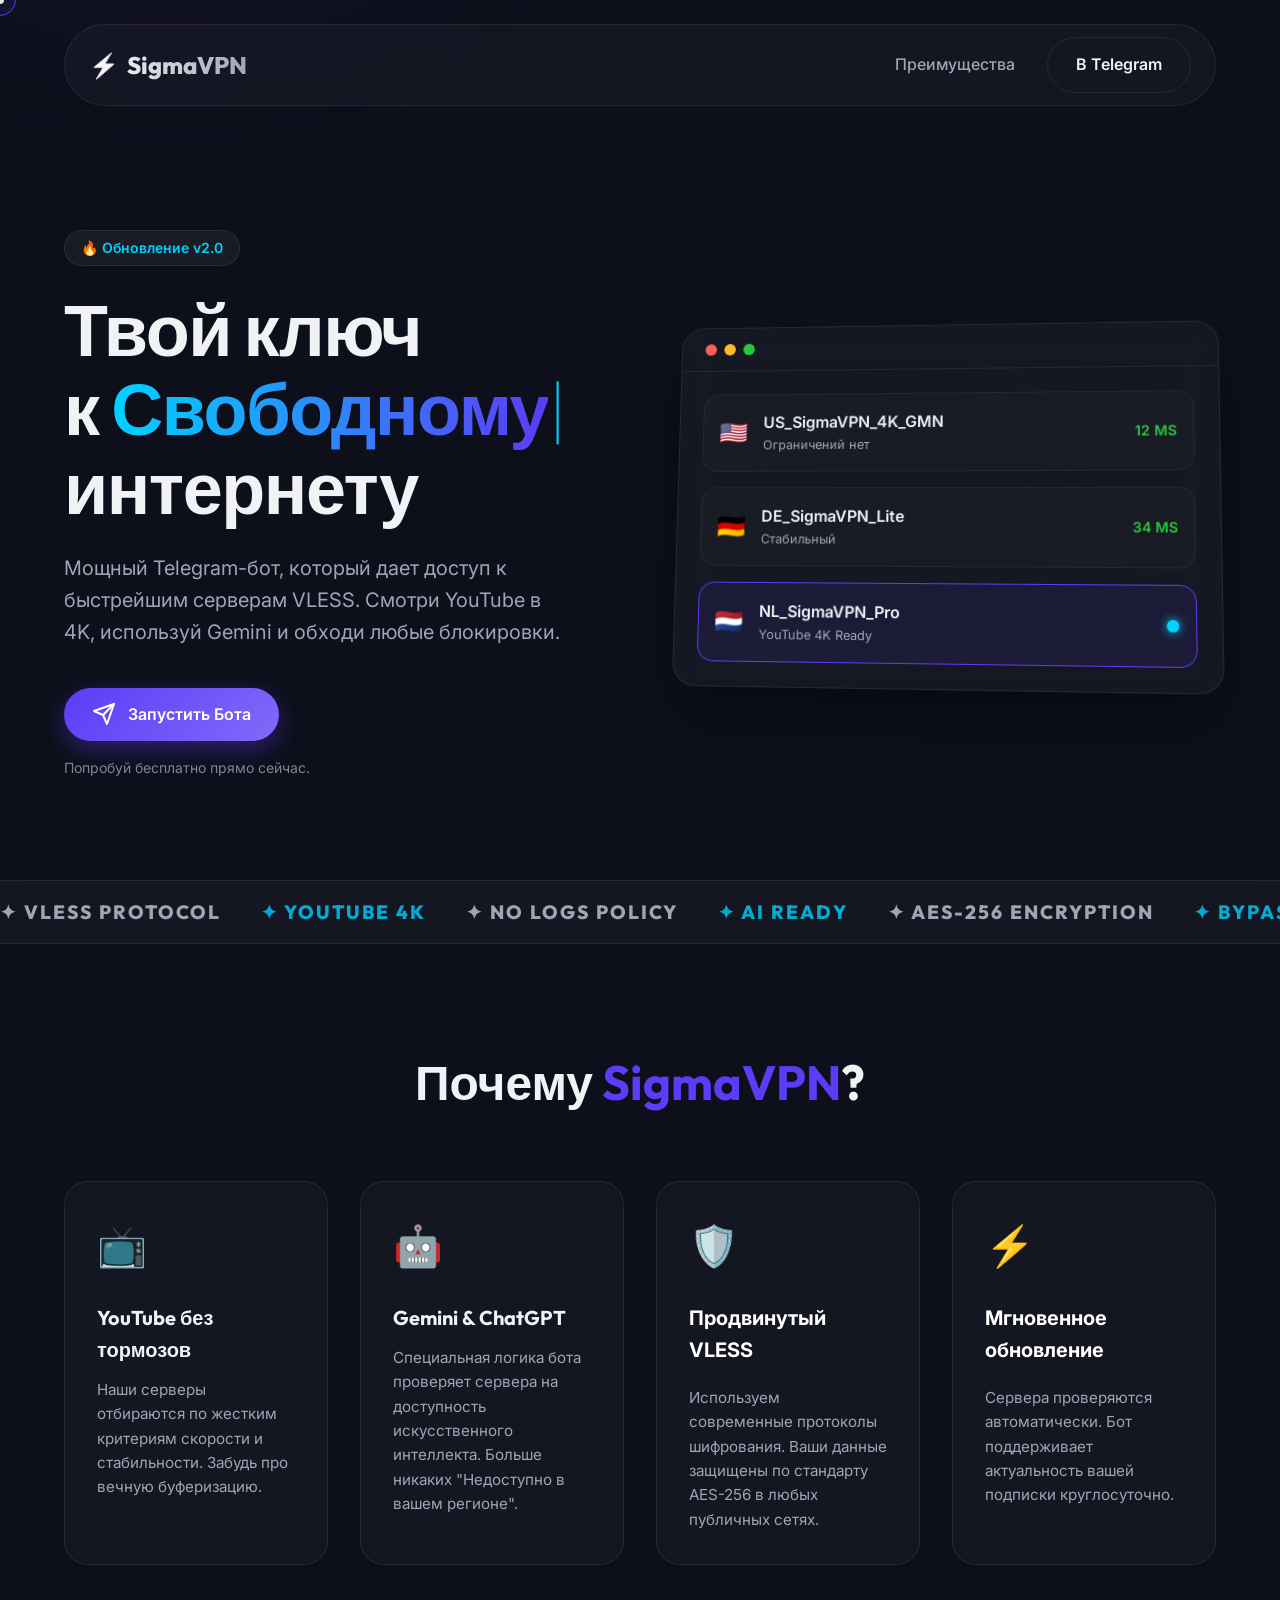
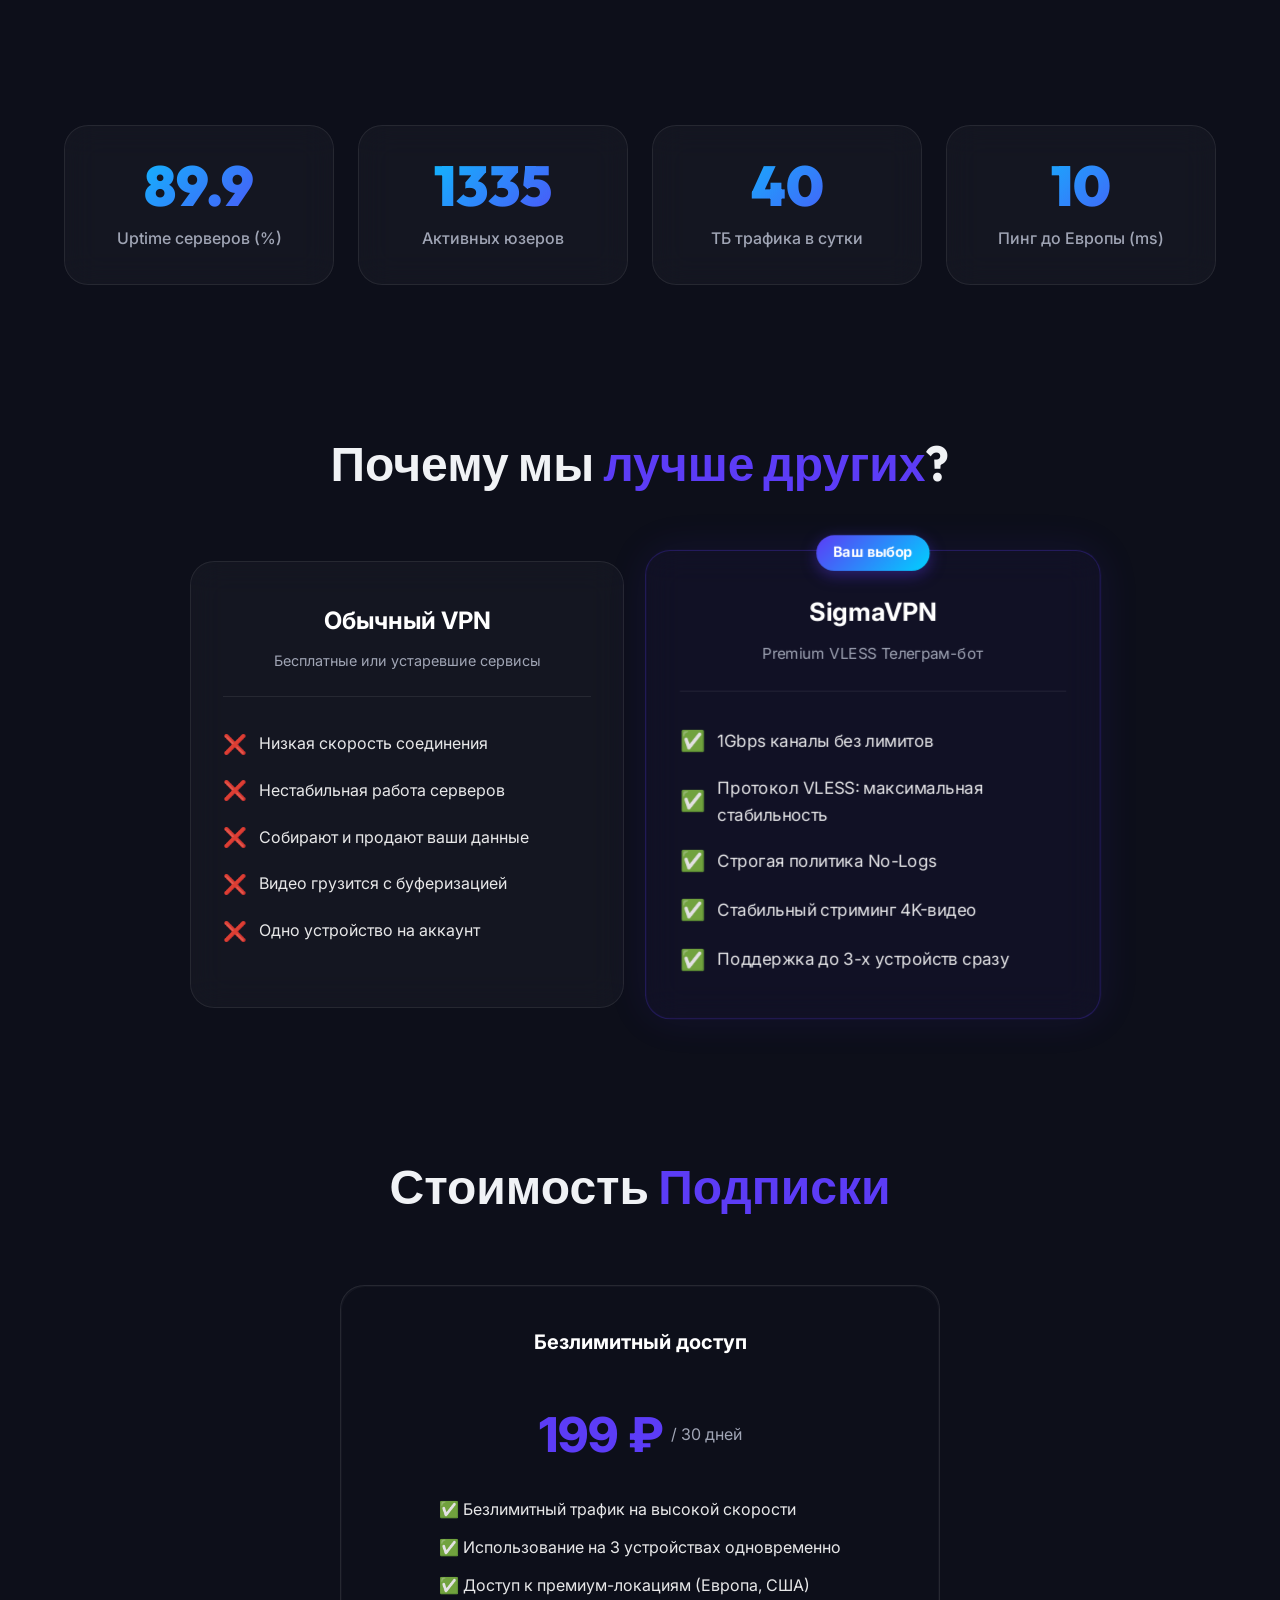
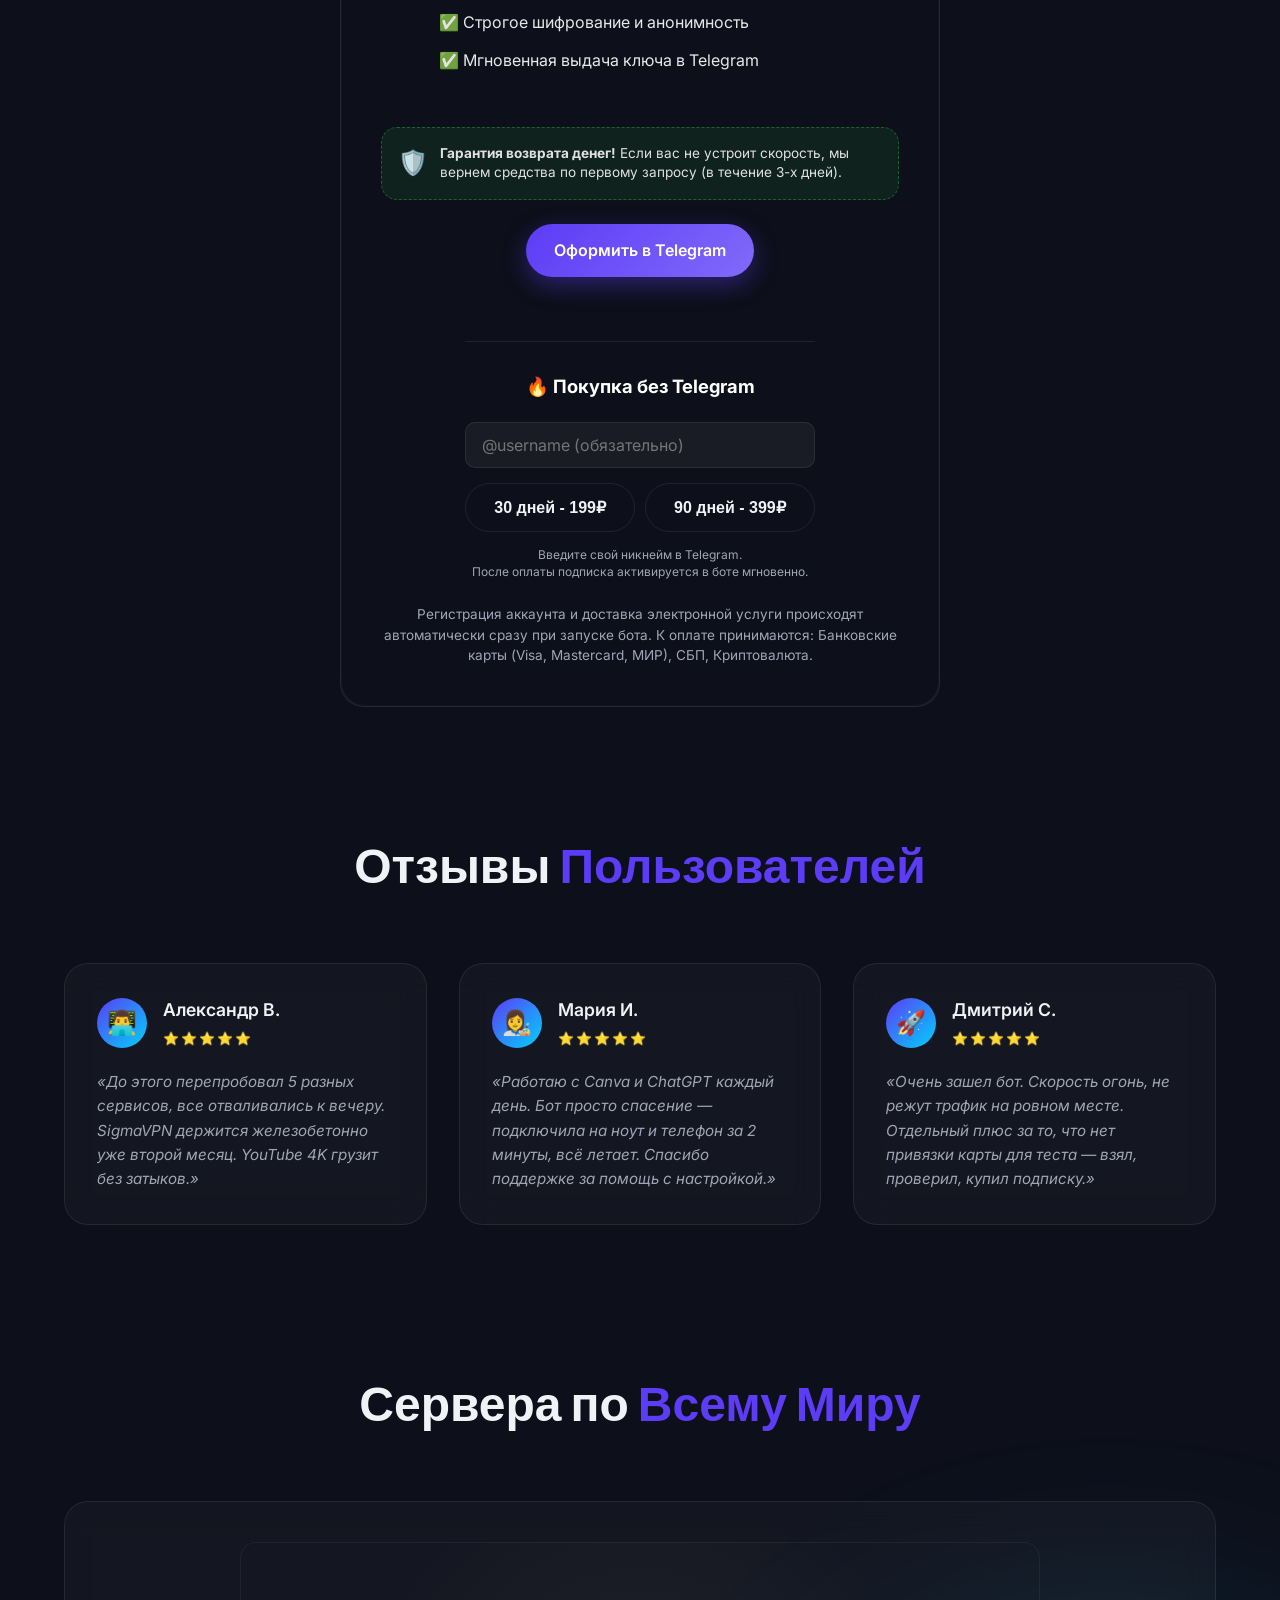
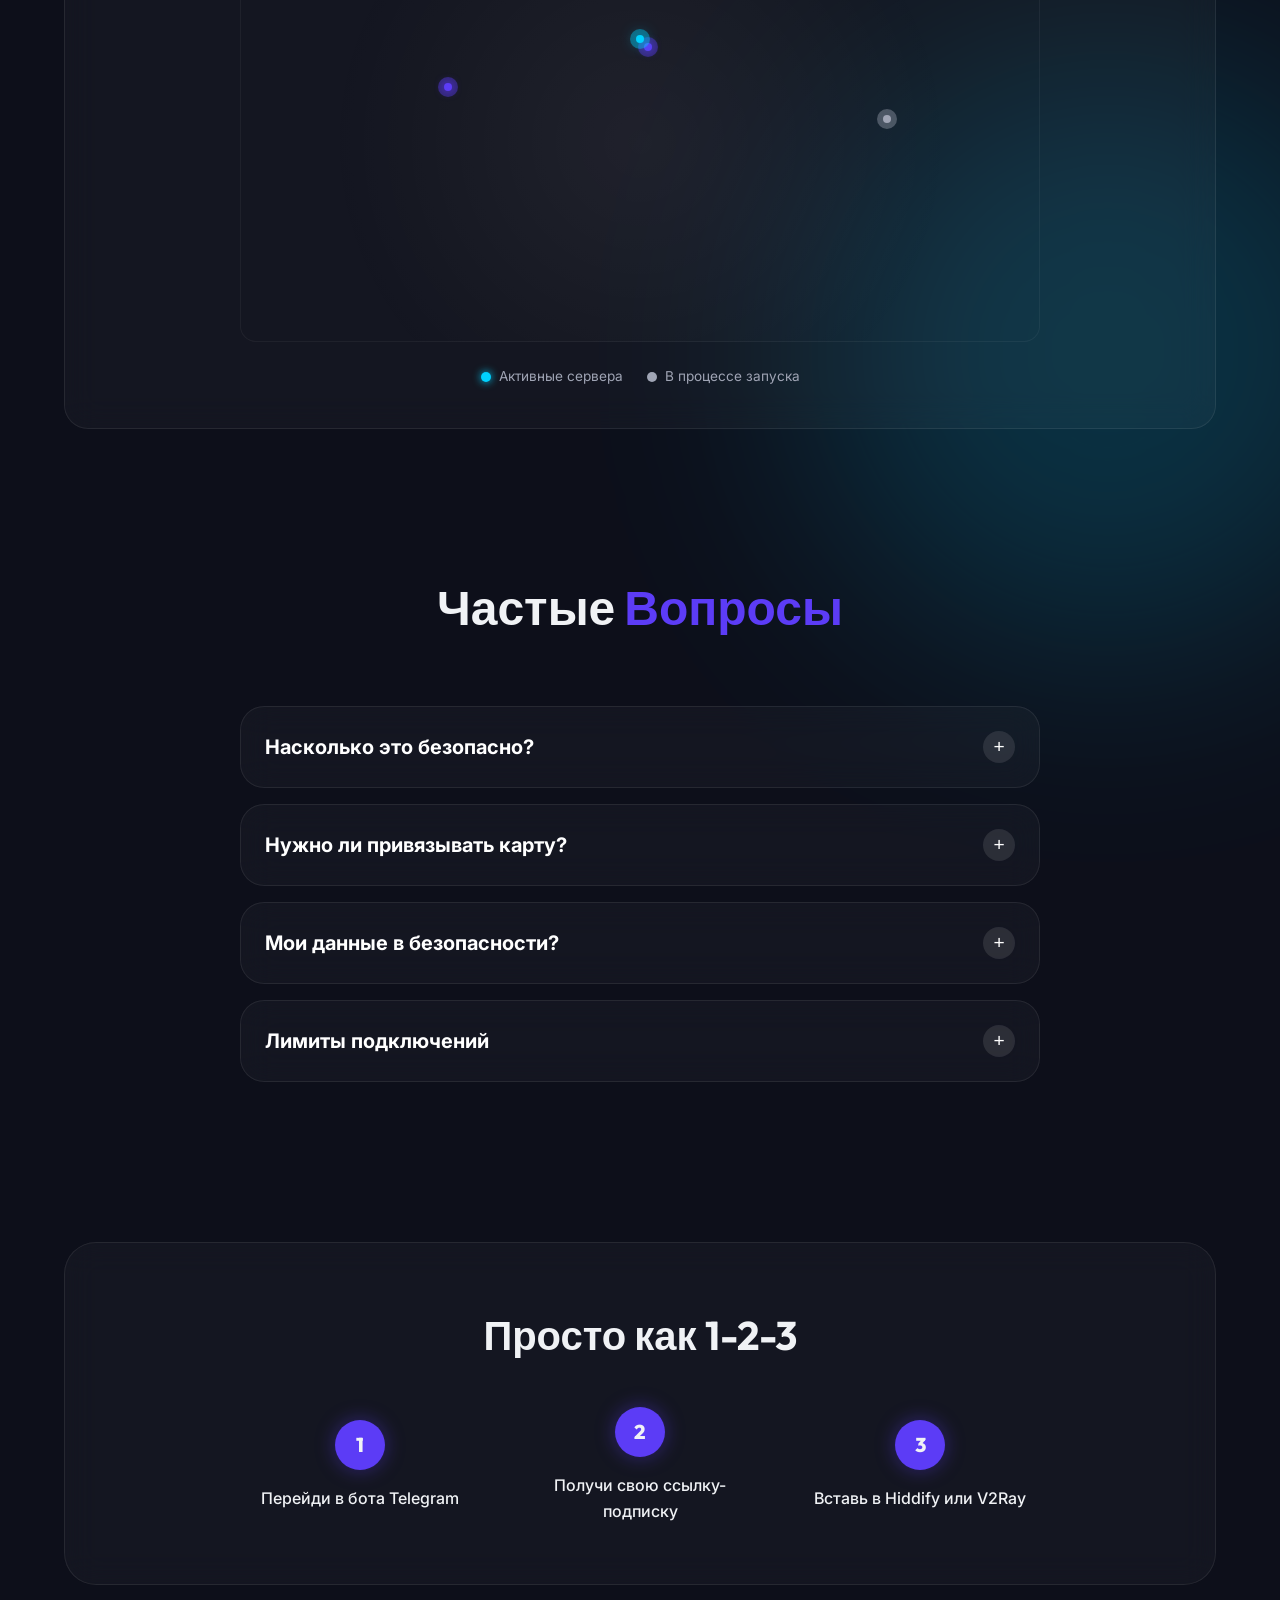
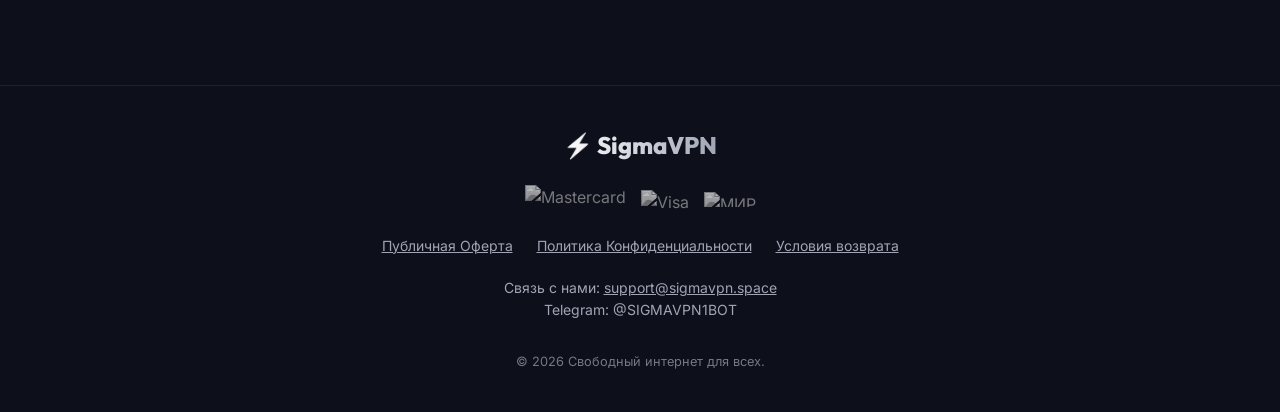
==== commit 04180da8: "Add files via upload" ====
--- a/index.html
+++ b/index.html
@@ -3,247 +3,521 @@
 
 <head>
     <meta charset="UTF-8">
-    <meta name="viewport" content="width=device-width, initial-scale=1.0, maximum-scale=1.0, user-scalable=no">
-    <title>SigmaVPN Subscriptions</title>
-    <!-- Подключаем Telegram Web App SDK -->
-    <script src="https://telegram.org/js/telegram-web-app.js"></script>
+    <meta name="viewport" content="width=device-width, initial-scale=1.0">
+    <title>SigmaVPN - Свободный интернет</title>
+    <meta name="description"
+        content="Быстрый и стабильный VPN для обхода блокировок. Бесплатный тестовый период. Поддержка YouTube 4K, Gemini, ChatGPT.">
+    <meta name="yandex-verification" content="fddbdec165a2503d" />
+    <meta name="anypay-verification" content="9be511f3040c1fdb0b93faa8edde" />
+    <link rel="stylesheet" href="styles.css?v=3">
     <!-- Google Fonts -->
+    <link rel="preconnect" href="https://fonts.googleapis.com">
+    <link rel="preconnect" href="https://fonts.gstatic.com" crossorigin>
     <link
-        href="https://fonts.googleapis.com/css2?family=Inter:wght@400;500;600;700&family=Outfit:wght@700;800&display=swap"
+        href="https://fonts.googleapis.com/css2?family=Inter:wght@400;600;800&family=Outfit:wght@500;700;900&display=swap"
         rel="stylesheet">
-    <link rel="stylesheet" href="styles.css?v=207">
+
+    <!-- Yandex.Metrika counter placeholder -->
+    <!-- Вставьте код Яндекс.Метрики сюда для аналитики -->
+
+    <!-- VK Pixel Code placeholder -->
+    <!-- Вставьте код пикселя ВКонтакте (VK Реклама) сюда -->
 </head>
 
 <body>
-    <!-- Background Animation -->
-    <div class="ambient-bg">
-        <div class="sphere sphere-1"></div>
-        <div class="sphere sphere-2"></div>
-        <div class="sphere sphere-3"></div>
-    </div>
-
-    <div class="app-wrapper">
-        <!-- Header -->
-        <header class="header">
-            <div class="logo">
-                <span class="lightning">⚡</span>
-                <h1>SigmaVPN</h1>
-            </div>
-            <div class="server-status">
-                <div class="pulse-dot"></div>
-                <span id="serverCountDisplay">Сеть активна</span>
-            </div>
-        </header>
-
-        <!-- Main Status Card -->
-        <main class="glass-card main-status-card">
-            <div class="user-profile">
-                <div class="avatar" id="userAvatar">U</div>
-                <div class="user-details">
-                    <div class="user-name" id="usernameDisplay">@username</div>
-                    <div class="status-badge loading" id="statusBadge">Загрузка...</div>
-                </div>
-            </div>
-
-            <div class="progress-container">
-                <svg class="progress-ring">
-                    <defs>
-                        <filter id="glow">
-                            <feGaussianBlur stdDeviation="4" result="coloredBlur" />
-                            <feMerge>
-                                <feMergeNode in="coloredBlur" />
-                                <feMergeNode in="SourceGraphic" />
-                            </feMerge>
-                        </filter>
-                    </defs>
-                    <circle class="progress-ring__bg" cx="80" cy="80" r="70"></circle>
-                    <circle class="progress-ring__circle" cx="80" cy="80" r="70" id="progressCircle"></circle>
-                </svg>
-                <div class="progress-content">
-                    <span class="days-value" id="daysLeftDisplay">0</span>
-                    <span class="days-label" id="daysLabelDisplay">дней</span>
-                </div>
-            </div>
-
-            <button class="btn btn-glow" id="payBtn">
-                <svg width="20" height="20" viewBox="0 0 24 24" fill="none" stroke="currentColor" stroke-width="2"
-                    stroke-linecap="round" stroke-linejoin="round">
-                    <path d="M12 2v20M17 5H9.5a3.5 3.5 0 0 0 0 7h5a3.5 3.5 0 0 1 0 7H6"></path>
-                </svg>
-                Продлить подписку
-            </button>
-            <button class="btn btn-glow" id="trialBtn"
-                style="display: none; margin-top: 10px; background: rgba(16, 185, 129, 0.1); color: #10b981; border: 1px solid rgba(16, 185, 129, 0.3); box-shadow: none;">🎁
-                Получить тест</button>
-        </main>
-
-        <!-- Action Card -->
-        <div class="glass-card action-card">
-            <h2>Ваш ключ доступа</h2>
-            <p class="subtitle">Используйте этот ключ для подключения в приложении.</p>
-
-            <div class="key-container" id="copyBtn">
-                <code id="subLinkDisplay">Загрузка ключа...</code>
-                <div class="copy-icon" id="copyIcon">
-                    <svg width="18" height="18" viewBox="0 0 24 24" fill="none" stroke="currentColor" stroke-width="2"
-                        stroke-linecap="round" stroke-linejoin="round">
-                        <rect x="9" y="9" width="13" height="13" rx="2" ry="2"></rect>
-                        <path d="M5 15H4a2 2 0 0 1-2-2V4a2 2 0 0 1 2-2h9a2 2 0 0 1 2 2v1"></path>
-                    </svg>
-                </div>
-            </div>
-
-            <div class="quick-connect">
-                <button class="btn btn-app ios-btn" id="connectIosBtn">
-                    <svg width="24" height="24" viewBox="0 0 24 24" fill="currentColor">
-                        <path
-                            d="M18.71 19.5c-.83 1.24-1.71 2.45-3.1 2.48-1.34.03-1.77-.79-3.29-.79-1.53 0-2 .77-3.27.82-1.31.05-2.3-1.32-3.14-2.53C4.25 17 2.94 12.45 4.7 9.39c.87-1.52 2.43-2.48 4.12-2.51 1.28-.02 2.5.87 3.29.87.78 0 2.26-1.07 3.81-.91.65.03 2.47.26 3.64 1.98-.09.06-2.17 1.28-2.15 3.81.03 3.02 2.65 4.03 2.68 4.04-.03.07-.42 1.44-1.38 2.83M13 3.5c.73-.83 1.94-1.46 2.94-1.5.13 1.17-.36 2.35-1.04 3.19-.69.85-1.83 1.51-2.95 1.42-.15-1.15.41-2.35 1.05-3.11">
-                        </path>
-                    </svg>
-                    <div class="btn-text">
-                        <span class="btn-title">iOS</span>
-                        <span class="btn-sub">V2RayTun / Shadowrocket</span>
-                    </div>
-                </button>
-                <button class="btn btn-app android-btn" id="connectAndroidBtn">
-                    <svg width="24" height="24" viewBox="0 0 24 24" fill="currentColor">
-                        <path
-                            d="M17.523 15.3414L19.5 18.7692L17.7686 19.7692L15.7923 16.3453C14.6531 16.8906 13.3615 17.2 11.9996 17.2C10.6385 17.2 9.34654 16.8906 8.20769 16.3457L6.23115 19.7692L4.5 18.7692L6.47692 15.3414C4.31615 13.9118 2.885 11.5164 2.80154 8.76923H21.1985C21.115 11.5164 19.6838 13.9118 17.523 15.3414ZM7 11.5C7.55228 11.5 8 11.0523 8 10.5C8 9.94772 7.55228 9.5 7 9.5C6.44772 9.5 6 9.94772 6 10.5C6 11.0523 6.44772 11.5 7 11.5ZM17 11.5C17.5523 11.5 18 11.0523 18 10.5C18 9.94772 17.5523 9.5 17 9.5C16.4477 9.5 16 9.94772 16 10.5C16 11.0523 16.4477 11.5 17 11.5ZM15 3.5L16.5 1.5L15.5 0.75L13.8 3H10.2L8.5 0.75L7.5 1.5L9 3.5C6.0125 4.3875 3.825 6.85 3.0625 9.875H20.9375C20.175 6.85 17.9875 4.3875 15 3.5Z">
-                        </path>
-                    </svg>
-                    <div class="btn-text">
-                        <span class="btn-title">Android</span>
-                        <span class="btn-sub">V2RayTun / v2rayNG</span>
-                    </div>
-                </button>
-            </div>
+    <!-- Custom Cursor -->
+    <div id="magic-cursor"></div>
+    <div id="magic-cursor-follower"></div>
+
+    <!-- Background Elements -->
+    <div class="glow glow-1"></div>
+    <div class="glow glow-2"></div>
+    <div id="particles-js"></div>
+
+    <header>
+        <div class="container">
+            <nav class="navbar">
+                <div class="logo">
+                    <span class="logo-icon">⚡</span>
+                    SigmaVPN
+                </div>
+                <div class="nav-links">
+                    <a href="#features">Преимущества</a>
+                    <a href="https://t.me/SIGMAVPN1BOT" target="_blank" class="btn btn-outline">В Telegram</a>
+                </div>
+            </nav>
         </div>
-
-        <!-- Referral Card -->
-        <div class="glass-card ref-card" id="refCard" style="display: none;">
-            <div class="ref-header">
-                <h2>Пригласить друга</h2>
-                <button class="icon-btn" id="shareRefBtn">
-                    <svg width="14" height="14" viewBox="0 0 24 24" fill="none" stroke="currentColor" stroke-width="2.5"
-                        stroke-linecap="round" stroke-linejoin="round">
-                        <path d="M4 12v8a2 2 0 0 0 2 2h12a2 2 0 0 0 2-2v-8"></path>
-                        <polyline points="16 6 12 2 8 6"></polyline>
-                        <line x1="12" y1="2" x2="12" y2="15"></line>
-                    </svg>
-                    Поделиться
-                </button>
-            </div>
-            <p class="subtitle">Дарим 7 дней подписки за каждого друга, который активирует VPN по ссылке.</p>
-            <div class="ref-stats">
-                <div class="ref-stat">
-                    <span class="ref-val" id="refCountDisplay">0</span>
-                    <span class="ref-label">Друзей</span>
-                </div>
-                <div class="ref-divider"></div>
-                <div class="ref-stat">
-                    <span class="ref-val accent" id="refBonusDisplay">+0 дн.</span>
-                    <span class="ref-label">Бонус</span>
-                </div>
+    </header>
+
+    <main>
+        <section class="hero">
+            <div class="container">
+                <div class="hero-content">
+                    <div class="badge">🔥 Обновление v2.0</div>
+                    <h1 class="hero-title">
+                        Твой ключ <br>
+                        к <span id="typing-text" class="gradient-text">Свободному</span><span
+                            class="cursor-blink">|</span> интернету
+                    </h1>
+                    <p class="hero-subtitle">
+                        Мощный Telegram-бот, который дает доступ к быстрейшим серверам VLESS. Смотри YouTube в 4K,
+                        используй Gemini и обходи любые блокировки.
+                    </p>
+                    <div class="hero-cta">
+                        <a href="https://t.me/SIGMAVPN1BOT" target="_blank" class="btn btn-primary pulse">
+                            <svg width="24" height="24" viewBox="0 0 24 24" fill="none" class="tg-icon">
+                                <path d="M22 2L11 13" stroke="currentColor" stroke-width="2" stroke-linecap="round"
+                                    stroke-linejoin="round" />
+                                <path d="M22 2L15 22L11 13L2 9L22 2Z" stroke="currentColor" stroke-width="2"
+                                    stroke-linecap="round" stroke-linejoin="round" />
+                            </svg>
+                            Запустить Бота
+                        </a>
+                        <p class="cta-hint">Попробуй бесплатно прямо сейчас.</p>
+                    </div>
+                </div>
+
+                <div class="hero-visual">
+                    <div class="glass-card mockup-card">
+                        <div class="mockup-header">
+                            <span class="dot red"></span>
+                            <span class="dot yellow"></span>
+                            <span class="dot green"></span>
+                        </div>
+                        <div class="mockup-body">
+                            <div class="server-item">
+                                <span class="flag">🇺🇸</span>
+                                <div class="server-info">
+                                    <h4>US_SigmaVPN_4K_GMN</h4>
+                                    <p>Ограничений нет</p>
+                                </div>
+                                <span class="ping">12 MS</span>
+                            </div>
+                            <div class="server-item">
+                                <span class="flag">🇩🇪</span>
+                                <div class="server-info">
+                                    <h4>DE_SigmaVPN_Lite</h4>
+                                    <p>Стабильный</p>
+                                </div>
+                                <span class="ping">34 MS</span>
+                            </div>
+                            <div class="server-item active-server">
+                                <span class="flag">🇳🇱</span>
+                                <div class="server-info">
+                                    <h4>NL_SigmaVPN_Pro</h4>
+                                    <p>YouTube 4K Ready</p>
+                                </div>
+                                <span class="status-indicator"></span>
+                            </div>
+                        </div>
+                    </div>
+                </div>
+            </div>
+        </section>
+
+        <!-- Marquee Ticker Section -->
+        <div class="marquee-container section-divider">
+            <div class="marquee-content">
+                <span>✦ VLESS PROTOCOL</span>
+                <span>✦ YOUTUBE 4K</span>
+                <span>✦ NO LOGS POLICY</span>
+                <span>✦ AI READY</span>
+                <span>✦ AES-256 ENCRYPTION</span>
+                <span>✦ BYPASS CENSORSHIP</span>
+                <!-- Duplicate for seamless loop -->
+                <span>✦ VLESS PROTOCOL</span>
+                <span>✦ YOUTUBE 4K</span>
+                <span>✦ NO LOGS POLICY</span>
+                <span>✦ AI READY</span>
+                <span>✦ AES-256 ENCRYPTION</span>
+                <span>✦ BYPASS CENSORSHIP</span>
             </div>
         </div>
 
-        <!-- Statistics Card (New Position) -->
-        <div class="glass-card stats-card-block" id="statsCard" style="display: none;">
-            <h2
-                style="font-family: var(--font-heading); font-size: 16px; margin-bottom: 12px; color: var(--text-muted); text-transform: uppercase; letter-spacing: 1px;">
-                Ваша статистика</h2>
-            <div class="stats-grid">
-                <div class="stat-item">
-                    <span class="stat-icon">💎</span>
-                    <div class="stat-text">Premium</div>
-                </div>
-                <div class="stat-item">
-                    <span class="stat-icon">📱</span>
-                    <div class="stat-text" id="usageDevices">0</div>
-                </div>
-                <div class="stat-item">
-                    <span class="stat-icon">🌍</span>
-                    <div class="stat-text" id="usageCountries">0</div>
-                </div>
-                <div class="stat-item">
-                    <span class="stat-icon">🕒</span>
-                    <div class="stat-text" id="usageLastSeen">—</div>
-                </div>
+        <section id="features" class="features reveal">
+            <div class="container">
+                <h2 class="section-title">Почему <span>SigmaVPN</span>?</h2>
+
+                <div class="features-grid reveal">
+                    <div class="feature-card glass-card">
+                        <div class="feature-icon youtube-icon">📺</div>
+                        <h3>YouTube без тормозов</h3>
+                        <p>Наши серверы отбираются по жестким критериям скорости и стабильности. Забудь про вечную
+                            буферизацию.</p>
+                    </div>
+
+                    <div class="feature-card glass-card">
+                        <div class="feature-icon ai-icon">🤖</div>
+                        <h3>Gemini & ChatGPT</h3>
+                        <p>Специальная логика бота проверяет сервера на доступность искусственного интеллекта. Больше
+                            никаких "Недоступно в вашем регионе".</p>
+                    </div>
+
+                    <div class="feature-card glass-card">
+                        <div class="feature-icon shield-icon">🛡️</div>
+                        <div class="feature-title"
+                            style="font-size: 1.25rem; font-weight: 700; color: #fff; margin-bottom: 20px;">Продвинутый
+                            VLESS</div>
+                        <p>Используем современные протоколы шифрования. Ваши данные защищены по стандарту AES-256 в
+                            любых публичных сетях.</p>
+                    </div>
+
+                    <div class="feature-card glass-card">
+                        <div class="feature-icon speed-icon">⚡</div>
+                        <div class="feature-title"
+                            style="font-size: 1.25rem; font-weight: 700; color: #fff; margin-bottom: 20px;">Мгновенное
+                            обновление</div>
+                        <p>Сервера проверяются автоматически. Бот поддерживает актуальность вашей подписки
+                            круглосуточно.</p>
+                    </div>
+                </div>
+            </div>
+        </section>
+
+        <!-- Live Stats Section -->
+        <section class="live-stats reveal">
+            <div class="container">
+                <div class="stats-grid">
+                    <div class="stat-item glass-card">
+                        <div class="stat-number" data-target="99.9">0</div>
+                        <div class="stat-label">Uptime серверов (%)</div>
+                    </div>
+                    <div class="stat-item glass-card">
+                        <div class="stat-number" data-target="1500">0</div>
+                        <div class="stat-label">Активных юзеров</div>
+                    </div>
+                    <div class="stat-item glass-card">
+                        <div class="stat-number" data-target="45">0</div>
+                        <div class="stat-label">ТБ трафика в сутки</div>
+                    </div>
+                    <div class="stat-item glass-card">
+                        <div class="stat-number" data-target="12">0</div>
+                        <div class="stat-label">Пинг до Европы (ms)</div>
+                    </div>
+                </div>
+            </div>
+        </section>
+
+        <!-- Comparison Table Section -->
+        <section class="comparison reveal">
+            <div class="container">
+                <h2 class="section-title">Почему мы <span>лучше других</span>?</h2>
+                <div class="comparison-grid">
+                    <!-- Column 1: Free VPNs -->
+                    <div class="comp-col glass-card">
+                        <div class="comp-header">
+                            <div class="feature-title"
+                                style="font-size: 1.5rem; font-weight: 700; color: #fff; margin-bottom: 8px;">Обычный
+                                VPN</div>
+                            <p>Бесплатные или устаревшие сервисы</p>
+                        </div>
+                        <ul class="comp-list">
+                            <li><span class="cross">❌</span> Низкая скорость соединения</li>
+                            <li><span class="cross">❌</span> Нестабильная работа серверов</li>
+                            <li><span class="cross">❌</span> Собирают и продают ваши данные</li>
+                            <li><span class="cross">❌</span> Видео грузится с буферизацией</li>
+                            <li><span class="cross">❌</span> Одно устройство на аккаунт</li>
+                        </ul>
+                    </div>
+
+                    <!-- Column 2: SigmaVPN (Highlighted) -->
+                    <div class="comp-col glass-card highlight-col">
+                        <div class="comp-badge">Ваш выбор</div>
+                        <div class="comp-header">
+                            <div class="feature-title"
+                                style="font-size: 1.5rem; font-weight: 700; color: #fff; margin-bottom: 8px;">SigmaVPN
+                            </div>
+                            <p>Premium VLESS Телеграм-бот</p>
+                        </div>
+                        <ul class="comp-list">
+                            <li><span class="check">✅</span> 1Gbps каналы без лимитов</li>
+                            <li><span class="check">✅</span> Протокол VLESS: максимальная стабильность</li>
+                            <li><span class="check">✅</span> Строгая политика No-Logs</li>
+                            <li><span class="check">✅</span> Стабильный стриминг 4K-видео</li>
+                            <li><span class="check">✅</span> Поддержка до 3-х устройств сразу</li>
+                        </ul>
+                    </div>
+                </div>
+            </div>
+        </section>
+
+        <section id="pricing" class="pricing reveal">
+            <div class="container">
+                <h2 class="section-title">Стоимость <span>Подписки</span></h2>
+                <div class="pricing-card glass-card reveal">
+                    <div class="feature-title"
+                        style="font-size: 1.25rem; font-weight: 700; color: #fff; margin-bottom: 15px;">Безлимитный
+                        доступ</div>
+                    <div class="price">199 ₽ <span>/ 30 дней</span></div>
+                    <ul class="pricing-features">
+                        <li>✅ Безлимитный трафик на высокой скорости</li>
+                        <li>✅ Использование на 3 устройствах одновременно</li>
+                        <li>✅ Доступ к премиум-локациям (Европа, США)</li>
+                        <li>✅ Строгое шифрование и анонимность</li>
+                        <li>✅ Мгновенная выдача ключа в Telegram</li>
+                    </ul>
+                    <div class="guarantee-badge">
+                        <span class="shield">🛡️</span>
+                        <p><strong>Гарантия возврата денег!</strong> Если вас не устроит скорость, мы вернем средства по
+                            первому запросу (в течение 3-х дней).</p>
+                    </div>
+                    <a href="https://t.me/SIGMAVPN1BOT" target="_blank" class="btn btn-primary pulse">Оформить в
+                        Telegram</a>
+
+                    <div class="web-pay-section"
+                        style="margin-top: 40px; padding-top: 30px; border-top: 1px solid var(--glass-border);">
+                        <div class="feature-title"
+                            style="font-size: 1.15rem; font-weight: 700; color: #fff; margin-bottom: 20px;">🔥 Покупка
+                            без Telegram</div>
+                        <div class="quick-pay-form" style="display: flex; flex-direction: column; gap: 15px;">
+                            <input type="text" id="webUser" placeholder="@username (обязательно)"
+                                style="background: rgba(255,255,255,0.05); border: 1px solid var(--glass-border); padding: 12px 16px; border-radius: 10px; color: #fff; font-family: inherit; font-size: 1rem;">
+                            <div style="display: grid; grid-template-columns: 1fr 1fr; gap: 10px;">
+                                <button class="btn btn-outline web-pay-btn" data-days="30">30 дней - 199₽</button>
+                                <button class="btn btn-outline web-pay-btn" data-days="90">90 дней - 399₽</button>
+                            </div>
+                            <p style="font-size: 0.75rem; color: var(--text-muted); line-height: 1.4;">Введите свой
+                                никнейм в Telegram. <br>После оплаты подписка активируется в боте мгновенно.</p>
+                        </div>
+                    </div>
+                    <p class="pricing-hint">Регистрация аккаунта и доставка электронной услуги происходят автоматически
+                        сразу при запуске бота. К оплате принимаются: Банковские карты (Visa, Mastercard, МИР), СБП,
+                        Криптовалюта.</p>
+                </div>
+            </div>
+        </section>
+
+        <section class="testimonials reveal">
+            <div class="container">
+                <h2 class="section-title">Отзывы <span>Пользователей</span></h2>
+                <div class="testimonials-grid reveal">
+                    <div class="testimonial-card glass-card">
+                        <div class="testimonial-header">
+                            <div class="avatar">👨‍💻</div>
+                            <div class="user-info">
+                                <h4>Александр В.</h4>
+                                <span class="rating">⭐⭐⭐⭐⭐</span>
+                            </div>
+                        </div>
+                        <p>«До этого перепробовал 5 разных сервисов, все отваливались к вечеру. SigmaVPN держится
+                            железобетонно уже второй месяц. YouTube 4K грузит без затыков.»</p>
+                    </div>
+
+                    <div class="testimonial-card glass-card">
+                        <div class="testimonial-header">
+                            <div class="avatar">👩‍🎨</div>
+                            <div class="user-info">
+                                <h4>Мария И.</h4>
+                                <span class="rating">⭐⭐⭐⭐⭐</span>
+                            </div>
+                        </div>
+                        <p>«Работаю с Canva и ChatGPT каждый день. Бот просто спасение — подключила на ноут и телефон за
+                            2 минуты, всё летает. Спасибо поддержке за помощь с настройкой.»</p>
+                    </div>
+
+                    <div class="testimonial-card glass-card">
+                        <div class="testimonial-header">
+                            <div class="avatar">🚀</div>
+                            <div class="user-info">
+                                <h4>Дмитрий С.</h4>
+                                <span class="rating">⭐⭐⭐⭐⭐</span>
+                            </div>
+                        </div>
+                        <p>«Очень зашел бот. Скорость огонь, не режут трафик на ровном месте. Отдельный плюс за то, что
+                            нет привязки карты для теста — взял, проверил, купил подписку.»</p>
+                    </div>
+                </div>
+            </div>
+        </section>
+
+        <!-- Server Map Section -->
+        <section class="server-map-section reveal">
+            <div class="container">
+                <h2 class="section-title">Сервера по <span>Всему Миру</span></h2>
+                <div class="map-container glass-card">
+                    <!-- Using a dark, stylized SVG map of the world as background -->
+                    <div class="world-map">
+                        <div class="map-bg"></div>
+                        <div class="map-pin" style="top: 36%; left: 26%;" data-tooltip="США (Нью-Йорк)">
+                            <div class="pulse-ring"></div>
+                            <div class="pin-dot"></div>
+                        </div>
+                        <div class="map-pin" style="top: 26%; left: 51%;" data-tooltip="Германия (Франкфурт)">
+                            <div class="pulse-ring"></div>
+                            <div class="pin-dot"></div>
+                        </div>
+                        <div class="map-pin active-pin" style="top: 24%; left: 50%;"
+                            data-tooltip="Нидерланды (Амстердам) - 12ms">
+                            <div class="pulse-ring"></div>
+                            <div class="pin-dot"></div>
+                        </div>
+                        <div class="map-pin" style="top: 44%; left: 81%;" data-tooltip="Гонконг (Ожидается)">
+                            <div class="pulse-ring pending"></div>
+                            <div class="pin-dot"></div>
+                        </div>
+                    </div>
+                    <div class="map-legend">
+                        <div class="legend-item"><span class="dot-green"></span> Активные сервера</div>
+                        <div class="legend-item"><span class="dot-gray"></span> В процессе запуска</div>
+                    </div>
+                </div>
+            </div>
+        </section>
+
+        <section class="faq reveal">
+            <div class="container">
+                <h2 class="section-title">Частые <span>Вопросы</span></h2>
+                <div class="faq-list">
+                    <div class="faq-item glass-card">
+                        <div class="faq-question">
+                            <div class="feature-title" style="font-size: 1.25rem; font-weight: 700; color: #fff;">
+                                Насколько это безопасно?</div>
+                            <button class="faq-toggle">+</button>
+                        </div>
+                        <div class="faq-answer">
+                            <p>Мы используем современные протоколы шифрования трафика (VLESS/Reality). Ваше подключение
+                                надежно
+                                защищено от перехвата в любых сетях, а реальный IP-адрес остается скрытым.</p>
+                        </div>
+                    </div>
+
+                    <div class="faq-item glass-card">
+                        <div class="faq-question">
+                            <div class="feature-title" style="font-size: 1.25rem; font-weight: 700; color: #fff;">Нужно
+                                ли привязывать карту?</div>
+                            <button class="faq-toggle">+</button>
+                        </div>
+                        <div class="faq-answer">
+                            <p>Нет! Вы получаете тестовый период прямо в Telegram-боте без автосписаний.
+                                Подписка оплачивается разово удобным способом (картой РФ, криптой, балансом Telegram).
+                            </p>
+                        </div>
+                    </div>
+
+                    <div class="faq-item glass-card">
+                        <div class="faq-question">
+                            <div class="feature-title" style="font-size: 1.25rem; font-weight: 700; color: #fff;">Мои
+                                данные в безопасности?</div>
+                            <button class="faq-toggle">+</button>
+                        </div>
+                        <div class="faq-answer">
+                            <p>Да. Мы придерживаемся строгой политики No-logs (не храним историю вашей активности).
+                                Весь трафик надежно зашифрован банковским стандартом AES-256.</p>
+                        </div>
+                    </div>
+
+                    <div class="faq-item glass-card">
+                        <div class="faq-question">
+                            <div class="feature-title" style="font-size: 1.25rem; font-weight: 700; color: #fff;">Лимиты
+                                подключений</div>
+                            <button class="faq-toggle">+</button>
+                        </div>
+                        <div class="faq-answer">
+                            <p>Один аккаунт рассчитан на использование одним человеком на
+                                нескольких личных устройствах (смартфон, ПК, планшет). Лимит по умолчанию — до 3-х
+                                устройств одновременно.</p>
+                        </div>
+                    </div>
+                </div>
+            </div>
+        </section>
+
+        <section class="how-it-works reveal">
+            <div class="container">
+                <div class="glass-banner">
+                    <h2>Просто как 1-2-3</h2>
+                    <div class="steps">
+                        <div class="step">
+                            <div class="step-num">1</div>
+                            <p>Перейди в бота Telegram</p>
+                        </div>
+                        <div class="step-divider"></div>
+                        <div class="step">
+                            <div class="step-num">2</div>
+                            <p>Получи свою ссылку-подписку</p>
+                        </div>
+                        <div class="step-divider"></div>
+                        <div class="step">
+                            <div class="step-num">3</div>
+                            <p>Вставь в Hiddify или V2Ray</p>
+                        </div>
+                    </div>
+                </div>
+            </div>
+        </section>
+    </main>
+
+    <footer>
+        <div class="container">
+            <div class="footer-content" style="flex-direction: column; gap: 20px; text-align: center;">
+                <div class="logo" style="justify-content: center;">⚡ SigmaVPN</div>
+
+                <div class="payment-methods"
+                    style="display: flex; gap: 15px; justify-content: center; align-items: center; filter: grayscale(1) opacity(0.7);">
+                    <img src="https://upload.wikimedia.org/wikipedia/commons/b/b7/MasterCard_Logo.svg" alt="Mastercard"
+                        height="30">
+                    <img src="https://upload.wikimedia.org/wikipedia/commons/5/5e/Visa_Inc._logo.svg" alt="Visa"
+                        height="20">
+                    <img src="https://upload.wikimedia.org/wikipedia/commons/thumb/b/b9/Mir-logo.SVG/1024px-Mir-logo.SVG.png"
+                        alt="МИР" height="15">
+                </div>
+
+                <div class="legal-links"
+                    style="display: flex; gap: 24px; font-size: 0.875rem; justify-content: center; flex-wrap: wrap;">
+                    <a href="offer.html" target="_blank"
+                        style="text-decoration: underline; color: var(--text-muted);">Публичная Оферта</a>
+                    <a href="privacy.html" target="_blank"
+                        style="text-decoration: underline; color: var(--text-muted);">Политика Конфиденциальности</a>
+                    <a href="offer.html#refund" target="_blank"
+                        style="text-decoration: underline; color: var(--text-muted);">Условия возврата</a>
+                </div>
+
+                <div class="contact-info" style="font-size: 0.875rem; color: var(--text-muted);">
+                    Связь с нами: <a href="mailto:support@sigmavpn.space"
+                        style="text-decoration: underline; color: var(--text-muted);">support@sigmavpn.space</a><br>
+                    Telegram: <a href="https://t.me/SIGMAVPN1BOT" target="_blank"
+                        style="color: var(--text-muted);">@SIGMAVPN1BOT</a>
+                </div>
+
+                <p style="font-size: 0.8rem; opacity: 0.7; margin-top: 10px;">© 2026 Свободный интернет для всех.</p>
             </div>
         </div>
-
-        <!-- Promo Section -->
-        <div class="promo-input-group">
-            <input type="text" id="promoInput" placeholder="Есть промокод?" class="promo-input">
-            <button class="promo-btn" id="promoBtn">
-                <svg width="20" height="20" viewBox="0 0 24 24" fill="none" stroke="currentColor" stroke-width="2.5"
-                    stroke-linecap="round" stroke-linejoin="round">
-                    <polyline points="9 11 12 14 22 4"></polyline>
-                    <path d="M21 12v7a2 2 0 0 1-2 2H5a2 2 0 0 1-2-2V5a2 2 0 0 1 2-2h11"></path>
-                </svg>
-            </button>
-        </div>
-
-        <p class="crypto-hint text-center">Оплата криптовалютой доступна в боте</p>
-    </div>
-
-    <!-- Modals -->
-    <div class="modal-overlay" id="tariffModal">
-        <div class="modal-content">
-            <button class="modal-close" id="closeTariffBtn">
-                <svg width="20" height="20" viewBox="0 0 24 24" fill="none" stroke="currentColor" stroke-width="2"
-                    stroke-linecap="round" stroke-linejoin="round">
-                    <line x1="18" y1="6" x2="6" y2="18"></line>
-                    <line x1="6" y1="6" x2="18" y2="18"></line>
-                </svg>
-            </button>
-            <h2 style="font-family: var(--font-heading); margin-bottom: 20px;">Продление подписки</h2>
-
-            <div class="tariff-options">
-                <div class="tariff-card">
-                    <div class="tariff-header">
-                        <h3>7 Дней</h3>
-                    </div>
-                    <div class="tariff-actions">
-                        <button class="btn btn-pay-yk" data-days="7">💳 Картой 99₽</button>
-                        <button class="btn btn-pay-stars" data-action="pay7_stars">⭐ Stars 55</button>
-                    </div>
-                </div>
-                <div class="tariff-card popular">
-                    <div class="tariff-badge">Популярный</div>
-                    <div class="tariff-header">
-                        <h3>30 Дней</h3>
-                    </div>
-                    <div class="tariff-actions">
-                        <button class="btn btn-pay-yk" data-days="30">💳 Картой 199₽</button>
-                        <button class="btn btn-pay-stars" data-action="pay30_stars">⭐ Stars 199</button>
-                    </div>
-                </div>
-                <div class="tariff-card">
-                    <div class="tariff-header">
-                        <h3>90 Дней</h3>
-                    </div>
-                    <div class="tariff-actions">
-                        <button class="btn btn-pay-yk" data-days="90">💳 Картой 399₽</button>
-                        <button class="btn btn-pay-stars" data-action="pay90_stars">⭐ Stars 399</button>
-                    </div>
-                </div>
-            </div>
-        </div>
-    </div>
-
-    <!-- Loading Overlay -->
-    <div class="loading-overlay" id="loadingOverlay">
-        <div class="spinner"></div>
-        <span style="color: white; font-weight: 500;">Загрузка...</span>
-    </div>
-
-    <!-- Hidden Helpers -->
-    <div id="pingCount" style="display: none;">0</div>
-    <div id="pingLocations" style="display: none;">...</div>
-    <div id="supportBtn" style="display: none;"></div>
-
-    <script src="app.js?v=209"></script>
+    </footer>
+
+    <!-- Scripts -->
+    <script src="https://cdn.jsdelivr.net/particles.js/2.0.0/particles.min.js"></script>
+    <script src="script.js"></script>
+    <script>
+        // Web-based Payment Logic
+        const API_BASE = "https://sub.sigmavpn.space";
+        document.querySelectorAll('.web-pay-btn').forEach(btn => {
+            btn.onclick = async () => {
+                const user = document.getElementById('webUser').value.trim();
+                const days = btn.dataset.days;
+                if (!user) {
+                    alert("Пожалуйста, введите ваш Telegram username!");
+                    return;
+                }
+                btn.disabled = true;
+                btn.textContent = "Загрузка...";
+                try {
+                    const res = await fetch(`${API_BASE}/api/pay/yookassa?user=${encodeURIComponent(user)}&days=${days}`);
+                    const data = await res.json();
+                    if (data.ok && data.url) {
+                        window.location.href = data.url;
+                    } else {
+                        alert("❌ " + (data.error || "Ошибка создания платежа"));
+                        btn.disabled = false;
+                        btn.textContent = days + " дней - " + (days == 30 ? "199" : "399") + "₽";
+                    }
+                } catch (err) {
+                    alert("❌ Ошибка соединения. Проверьте подключение к интернету.");
+                    btn.disabled = false;
+                    btn.textContent = days + " дней - " + (days == 30 ? "199" : "399") + "₽";
+                }
+            };
+        });
+    </script>
 </body>
 
 </html>
--- a/styles.css
+++ b/styles.css
@@ -1,17 +1,13 @@
 :root {
-    --bg-color: #0d0d12;
-    --card-bg: rgba(24, 24, 32, 0.4);
-    --card-border: rgba(255, 255, 255, 0.08);
-    --primary: #6366f1;
-    --primary-gradient: linear-gradient(135deg, #818cf8 0%, #4f46e5 100%);
-    --success: #10b981;
-    --success-bg: rgba(16, 185, 129, 0.15);
-    --danger: #ef4444;
-    --danger-bg: rgba(239, 68, 68, 0.15);
-    --text-main: #f8fafc;
-    --text-muted: #94a3b8;
-    --font-ui: 'Inter', system-ui, -apple-system, sans-serif;
-    --font-heading: 'Outfit', system-ui, -apple-system, sans-serif;
+    --bg-color: #0d0f1a;
+    --text-main: #f0f2f5;
+    --text-muted: #a0a5b5;
+    --primary: #5c3cf6;
+    --primary-glow: rgba(92, 60, 246, 0.4);
+    --secondary: #00d2ff;
+    --secondary-glow: rgba(0, 210, 255, 0.3);
+    --glass-bg: rgba(255, 255, 255, 0.03);
+    --glass-border: rgba(255, 255, 255, 0.08);
 }
 
 * {
@@ -20,795 +16,1306 @@
     box-sizing: border-box;
 }
 
+html,
 body {
-    font-family: var(--font-ui);
+    overflow-x: hidden;
+    width: 100%;
+}
+
+body {
+    font-family: 'Inter', sans-serif;
     background-color: var(--bg-color);
     color: var(--text-main);
-    overflow-x: hidden;
-    overscroll-behavior-y: none;
-    -webkit-font-smoothing: antialiased;
-}
-
-/* Ambient Background Animation */
-.ambient-bg {
+    line-height: 1.6;
+    position: relative;
+    min-height: 100vh;
+    cursor: none;
+    /* Hide default cursor */
+}
+
+/* Custom Cursor */
+#magic-cursor {
     position: fixed;
     top: 0;
     left: 0;
-    width: 100vw;
+    width: 8px;
+    height: 8px;
+    background-color: #fff;
+    border-radius: 50%;
+    transform: translate(-50%, -50%);
+    pointer-events: none;
+    z-index: 9999;
+    mix-blend-mode: difference;
+    transition: transform 0.1s;
+}
+
+#magic-cursor.hovering {
+    transform: translate(-50%, -50%) scale(2.5);
+    background-color: var(--secondary);
+}
+
+#magic-cursor-follower {
+    position: fixed;
+    top: 0;
+    left: 0;
+    width: 32px;
+    height: 32px;
+    border: 1px solid var(--primary);
+    background-color: rgba(92, 60, 246, 0.1);
+    border-radius: 50%;
+    transform: translate(-50%, -50%);
+    pointer-events: none;
+    z-index: 9998;
+    transition: transform 0.2s cubic-bezier(0.175, 0.885, 0.32, 1.275), background-color 0.2s;
+}
+
+#magic-cursor-follower.hovering {
+    transform: translate(-50%, -50%) scale(1.5);
+    background-color: rgba(0, 210, 255, 0.2);
+    border-color: var(--secondary);
+}
+
+/* Base interactive elements should inherit cursor none but trigger custom states */
+a,
+button,
+.faq-question,
+.server-item {
+    cursor: none;
+}
+
+h1,
+h2,
+h3,
+.logo {
+    font-family: 'Outfit', sans-serif;
+}
+
+a {
+    text-decoration: none;
+    color: inherit;
+}
+
+/* Background Effects */
+.glow {
+    position: absolute;
+    width: 600px;
+    height: 600px;
+    border-radius: 50%;
+    filter: blur(120px);
+    z-index: -2;
+    opacity: 0.6;
+}
+
+.glow-1 {
+    top: -10%;
+    left: -10%;
+    background: var(--primary-glow);
+    animation: drift 15s ease-in-out infinite alternate;
+}
+
+.glow-2 {
+    bottom: 20%;
+    right: -10%;
+    background: var(--secondary-glow);
+    animation: drift 20s ease-in-out infinite alternate-reverse;
+}
+
+@keyframes drift {
+    0% {
+        transform: translate(0, 0);
+    }
+
+    100% {
+        transform: translate(50px, 50px);
+    }
+}
+
+#particles-js {
+    position: fixed;
+    top: 0;
+    left: 0;
+    width: 100%;
     height: 100vh;
     z-index: -1;
-    overflow: hidden;
-    background: #09090b;
-}
-
-.sphere {
-    position: absolute;
-    border-radius: 50%;
-    filter: blur(80px);
-    opacity: 0.5;
-    animation: float 20s infinite ease-in-out alternate;
-}
-
-.sphere-1 {
-    width: 300px;
-    height: 300px;
-    background: #4f46e5;
-    top: -100px;
-    left: -100px;
-    animation-delay: 0s;
-}
-
-.sphere-2 {
-    width: 400px;
-    height: 400px;
-    background: #7c3aed;
-    bottom: -150px;
-    right: -100px;
-    animation-delay: -5s;
-}
-
-.sphere-3 {
-    width: 200px;
-    height: 200px;
-    background: #2563eb;
-    top: 40%;
-    left: 40%;
-    animation-delay: -10s;
-}
-
-@keyframes float {
-    0% {
-        transform: translate(0, 0) scale(1);
-    }
-
-    100% {
-        transform: translate(30px, 50px) scale(1.1);
-    }
-}
-
-.app-wrapper {
-    padding: 20px 16px;
-    max-width: 500px;
+    pointer-events: none;
+}
+
+/* Scroll Animations */
+.reveal {
+    opacity: 0;
+    transform: translateY(30px);
+    transition: opacity 0.8s cubic-bezier(0.5, 0, 0, 1), transform 0.8s cubic-bezier(0.5, 0, 0, 1);
+}
+
+.reveal.active {
+    opacity: 1;
+    transform: translateY(0);
+}
+
+/* Layout */
+.container {
+    max-width: 1200px;
     margin: 0 auto;
-    display: flex;
-    flex-direction: column;
-    gap: 20px;
-}
-
-/* Header */
-.header {
+    padding: 0 24px;
+}
+
+/* Navbar */
+header {
+    padding: 24px 0;
+    position: relative;
+    z-index: 10;
+}
+
+.navbar {
     display: flex;
     justify-content: space-between;
     align-items: center;
-    padding: 4px 0 8px;
+    background: var(--glass-bg);
+    border: 1px solid var(--glass-border);
+    backdrop-filter: blur(12px);
+    -webkit-backdrop-filter: blur(12px);
+    padding: 12px 24px;
+    border-radius: 100px;
 }
 
 .logo {
+    font-size: 1.5rem;
+    font-weight: 800;
     display: flex;
     align-items: center;
     gap: 8px;
-}
-
-.logo h1 {
-    font-family: var(--font-heading);
-    font-size: 22px;
-    font-weight: 800;
-    letter-spacing: 0.5px;
-    background: linear-gradient(135deg, #fff 0%, #cbd5e1 100%);
+    background: linear-gradient(90deg, #fff, #a0a5b5);
+    background-clip: text;
     -webkit-background-clip: text;
     -webkit-text-fill-color: transparent;
-}
-
-.lightning {
-    font-size: 20px;
-    filter: drop-shadow(0 0 8px rgba(250, 204, 21, 0.6));
-}
-
-.server-status {
-    display: flex;
-    align-items: center;
-    gap: 6px;
-    font-size: 13px;
+    position: relative;
+}
+
+/* Glitch Effect on Logo Hover */
+.logo:hover {
+    animation: glitch-skew 0.3s cubic-bezier(0.25, 0.46, 0.45, 0.94) both infinite;
+}
+
+.logo:hover::before,
+.logo:hover::after {
+    content: "⚡ SigmaVPN";
+    position: absolute;
+    top: 0;
+    left: 0;
+    width: 100%;
+    height: 100%;
+}
+
+.logo:hover::before {
+    left: 2px;
+    text-shadow: -2px 0 #ff00c1;
+    clip-path: polygon(0 0, 100% 0, 100% 45%, 0 45%);
+    animation: glitch-anim 2s infinite linear alternate-reverse;
+}
+
+.logo:hover::after {
+    left: -2px;
+    text-shadow: -2px 0 #00fff9;
+    clip-path: polygon(0 80%, 100% 20%, 100% 100%, 0 100%);
+    animation: glitch-anim2 3s infinite linear alternate-reverse;
+}
+
+@keyframes glitch-anim {
+    0% {
+        clip-path: polygon(0 2%, 100% 2%, 100% 5%, 0 5%);
+    }
+
+    20% {
+        clip-path: polygon(0 15%, 100% 15%, 100% 15%, 0 15%);
+    }
+
+    40% {
+        clip-path: polygon(0 10%, 100% 10%, 100% 20%, 0 20%);
+    }
+
+    60% {
+        clip-path: polygon(0 1%, 100% 1%, 100% 2%, 0 2%);
+    }
+
+    80% {
+        clip-path: polygon(0 33%, 100% 33%, 100% 33%, 0 33%);
+    }
+
+    100% {
+        clip-path: polygon(0 44%, 100% 44%, 100% 44%, 0 44%);
+    }
+}
+
+@keyframes glitch-anim2 {
+    0% {
+        clip-path: polygon(0 25%, 100% 25%, 100% 30%, 0 30%);
+    }
+
+    20% {
+        clip-path: polygon(0 3%, 100% 3%, 100% 3%, 0 3%);
+    }
+
+    40% {
+        clip-path: polygon(0 5%, 100% 5%, 100% 20%, 0 20%);
+    }
+
+    60% {
+        clip-path: polygon(0 20%, 100% 20%, 100% 20%, 0 20%);
+    }
+
+    80% {
+        clip-path: polygon(0 10%, 100% 10%, 100% 10%, 0 10%);
+    }
+
+    100% {
+        clip-path: polygon(0 30%, 100% 30%, 100% 30%, 0 30%);
+    }
+}
+
+@keyframes glitch-skew {
+    0% {
+        transform: skew(0deg);
+    }
+
+    20% {
+        transform: skew(-2deg);
+    }
+
+    40% {
+        transform: skew(2deg);
+    }
+
+    60% {
+        transform: skew(-1deg);
+    }
+
+    80% {
+        transform: skew(1deg);
+    }
+
+    100% {
+        transform: skew(0deg);
+    }
+}
+
+.nav-links {
+    display: flex;
+    align-items: center;
+    gap: 32px;
+}
+
+.nav-links a:not(.btn) {
+    font-weight: 500;
+    color: var(--text-muted);
+    transition: color 0.3s;
+}
+
+.nav-links a:not(.btn):hover {
+    color: #fff;
+}
+
+/* Buttons */
+.btn {
+    display: inline-flex;
+    align-items: center;
+    gap: 12px;
+    padding: 14px 28px;
+    border-radius: 100px;
     font-weight: 600;
-    color: var(--text-muted);
-    background: rgba(255, 255, 255, 0.05);
-    padding: 6px 12px;
-    border-radius: 20px;
-    border: 1px solid rgba(255, 255, 255, 0.05);
-}
-
-.pulse-dot {
-    width: 8px;
-    height: 8px;
-    background: var(--success);
-    border-radius: 50%;
-    box-shadow: 0 0 8px var(--success);
-    animation: pulse-dot 2s infinite;
-}
-
-@keyframes pulse-dot {
-    0% {
-        box-shadow: 0 0 0 0 rgba(16, 185, 129, 0.4);
-    }
-
-    70% {
-        box-shadow: 0 0 0 6px rgba(16, 185, 129, 0);
-    }
-
-    100% {
-        box-shadow: 0 0 0 0 rgba(16, 185, 129, 0);
-    }
-}
-
-/* Glass Cards */
-.glass-card {
-    background: var(--card-bg);
-    backdrop-filter: blur(20px);
-    -webkit-backdrop-filter: blur(20px);
-    border: 1px solid var(--card-border);
-    border-radius: 24px;
-    padding: 24px;
-    box-shadow: 0 20px 40px rgba(0, 0, 0, 0.3), inset 0 1px 0 rgba(255, 255, 255, 0.1);
-}
-
-/* Main Status Card */
-.main-status-card {
-    display: flex;
-    flex-direction: column;
-    align-items: center;
+    font-size: 1rem;
+    transition: all 0.3s cubic-bezier(0.25, 0.8, 0.25, 1);
+    cursor: pointer;
+}
+
+.btn-outline {
+    background: transparent;
+    border: 1px solid var(--glass-border);
+    color: var(--text-main);
+}
+
+.btn-outline:hover {
+    background: var(--glass-bg);
+    border-color: rgba(255, 255, 255, 0.2);
+}
+
+.btn-primary {
+    background: linear-gradient(135deg, var(--primary), #816AFA);
+    color: #fff;
+    border: none;
+    box-shadow: 0 8px 24px var(--primary-glow);
     position: relative;
     overflow: hidden;
-}
-
-/* Add a subtle highlight to the top edge */
-.main-status-card::before {
+    z-index: 1;
+}
+
+.btn-primary::before {
     content: '';
     position: absolute;
     top: 0;
-    left: 0;
-    right: 0;
-    height: 1px;
-    background: linear-gradient(90deg, rgba(255, 255, 255, 0), rgba(255, 255, 255, 0.2), rgba(255, 255, 255, 0));
-}
-
-.user-profile {
-    display: flex;
-    align-items: center;
+    left: -100%;
+    width: 50%;
+    height: 100%;
+    background: linear-gradient(to right, rgba(255, 255, 255, 0) 0%, rgba(255, 255, 255, 0.3) 50%, rgba(255, 255, 255, 0) 100%);
+    transform: skewX(-25deg);
+    transition: left 0.7s ease;
+    z-index: -1;
+}
+
+.btn-primary:hover::before {
+    left: 200%;
+}
+
+.btn-primary:hover {
+    transform: translateY(-2px);
+    box-shadow: 0 12px 32px var(--primary-glow);
+}
+
+.pulse {
+    animation: pulse 2s infinite;
+}
+
+@keyframes pulse {
+    0% {
+        box-shadow: 0 0 0 0 var(--primary-glow);
+    }
+
+    70% {
+        box-shadow: 0 0 0 15px rgba(92, 60, 246, 0);
+    }
+
+    100% {
+        box-shadow: 0 0 0 0 rgba(92, 60, 246, 0);
+    }
+}
+
+/* Hero Section */
+.hero {
+    padding: 100px 0;
+    display: flex;
+    align-items: center;
+}
+
+.hero>.container {
+    display: grid;
+    grid-template-columns: 1fr 1fr;
+    gap: 60px;
+    align-items: center;
+}
+
+.badge {
+    display: inline-block;
+    padding: 6px 16px;
+    background: rgba(255, 255, 255, 0.05);
+    border: 1px solid var(--glass-border);
+    border-radius: 100px;
+    font-size: 0.875rem;
+    font-weight: 600;
+    color: var(--secondary);
+    margin-bottom: 24px;
+}
+
+.hero-title {
+    font-size: 4.5rem;
+    line-height: 1.1;
+    margin-bottom: 24px;
+    letter-spacing: -0.02em;
+}
+
+.hero-title span.gradient-text {
+    background: linear-gradient(90deg, var(--secondary), var(--primary));
+    background-clip: text;
+    -webkit-background-clip: text;
+    -webkit-text-fill-color: transparent;
+}
+
+.cursor-blink {
+    font-weight: 100;
+    color: var(--secondary);
+    animation: blink 1s step-end infinite;
+}
+
+@keyframes blink {
+
+    0%,
+    100% {
+        opacity: 1;
+    }
+
+    50% {
+        opacity: 0;
+    }
+}
+
+.hero-subtitle {
+    font-size: 1.25rem;
+    color: var(--text-muted);
+    margin-bottom: 40px;
+    max-width: 500px;
+}
+
+.cta-hint {
+    margin-top: 16px;
+    font-size: 0.875rem;
+    color: var(--text-muted);
+    opacity: 0.8;
+}
+
+/* Mockup Card */
+.glass-card {
+    background: var(--glass-bg);
+    border: 1px solid var(--glass-border);
+    border-radius: 24px;
+    backdrop-filter: blur(16px);
+    -webkit-backdrop-filter: blur(16px);
+}
+
+.mockup-card {
+    box-shadow: 0 32px 64px rgba(0, 0, 0, 0.4);
+    transform: perspective(1000px) rotateY(-5deg) rotateX(5deg);
+    transition: transform 0.3s cubic-bezier(0.25, 0.8, 0.25, 1);
+    position: relative;
+    overflow: hidden;
+}
+
+.mockup-card::after {
+    content: '';
+    position: absolute;
+    top: 0;
+    left: -150%;
+    width: 50%;
+    height: 100%;
+    background: linear-gradient(to right, rgba(255, 255, 255, 0) 0%, rgba(255, 255, 255, 0.1) 50%, rgba(255, 255, 255, 0) 100%);
+    transform: skewX(-25deg);
+    transition: left 0.7s ease;
+    pointer-events: none;
+}
+
+.mockup-card:hover {
+    transform: perspective(1000px) rotateY(0deg) rotateX(0deg);
+}
+
+.mockup-card:hover::after {
+    left: 200%;
+}
+
+.mockup-header {
+    padding: 16px 24px;
+    border-bottom: 1px solid var(--glass-border);
+    display: flex;
+    gap: 8px;
+}
+
+.dot {
+    width: 12px;
+    height: 12px;
+    border-radius: 50%;
+}
+
+.dot.red {
+    background: #ff5f56;
+}
+
+.dot.yellow {
+    background: #ffbd2e;
+}
+
+.dot.green {
+    background: #27c93f;
+}
+
+.mockup-body {
+    padding: 24px;
+    display: flex;
+    flex-direction: column;
+    gap: 16px;
+}
+
+.server-item {
+    display: flex;
+    align-items: center;
+    gap: 16px;
+    padding: 16px;
+    background: rgba(255, 255, 255, 0.02);
+    border: 1px solid rgba(255, 255, 255, 0.05);
+    border-radius: 16px;
+    transition: background 0.3s;
+}
+
+.server-item.active-server {
+    background: rgba(92, 60, 246, 0.1);
+    border-color: var(--primary);
+}
+
+.flag {
+    font-size: 1.5rem;
+}
+
+.server-info h4 {
+    font-size: 1rem;
+    font-weight: 600;
+}
+
+.server-info p {
+    font-size: 0.8rem;
+    color: var(--text-muted);
+}
+
+.ping {
+    margin-left: auto;
+    font-size: 0.875rem;
+    color: #27c93f;
+    font-weight: 600;
+}
+
+.status-indicator {
+    margin-left: auto;
+    width: 12px;
+    height: 12px;
+    background: #00d2ff;
+    border-radius: 50%;
+    box-shadow: 0 0 10px #00d2ff;
+    animation: flash 2s infinite;
+}
+
+@keyframes flash {
+
+    0%,
+    100% {
+        opacity: 1;
+    }
+
+    50% {
+        opacity: 0.4;
+    }
+}
+
+/* Marquee Ticker */
+.marquee-container {
     width: 100%;
-    gap: 14px;
+    overflow: hidden;
+    background: var(--glass-bg);
+    border-top: 1px solid var(--glass-border);
+    border-bottom: 1px solid var(--glass-border);
+    padding: 16px 0;
+    position: relative;
+    z-index: 5;
+    white-space: nowrap;
+    display: flex;
+    align-items: center;
+    backdrop-filter: blur(10px);
+}
+
+.marquee-content {
+    display: inline-flex;
+    gap: 40px;
+    animation: marquee-scroll 25s linear infinite;
+}
+
+.marquee-content span {
+    font-family: 'Outfit', sans-serif;
+    font-weight: 800;
+    font-size: 1.2rem;
+    letter-spacing: 2px;
+    color: var(--text-muted);
+    text-transform: uppercase;
+}
+
+.marquee-content span:nth-child(even) {
+    color: var(--secondary);
+    opacity: 0.8;
+}
+
+@keyframes marquee-scroll {
+    0% {
+        transform: translateX(0);
+    }
+
+    100% {
+        transform: translateX(-50%);
+    }
+}
+
+/* Live Stats */
+.live-stats {
+    padding: 60px 0;
+}
+
+.stats-grid {
+    display: grid;
+    grid-template-columns: repeat(auto-fit, minmax(200px, 1fr));
+    gap: 24px;
+    text-align: center;
+}
+
+.stat-item {
+    padding: 32px 20px;
+    display: flex;
+    flex-direction: column;
+    gap: 12px;
+}
+
+.stat-number {
+    font-size: 3.5rem;
+    font-weight: 900;
+    font-family: 'Outfit', sans-serif;
+    color: var(--primary);
+    line-height: 1;
+    background: linear-gradient(135deg, var(--secondary), var(--primary));
+    background-clip: text;
+    -webkit-background-clip: text;
+    -webkit-text-fill-color: transparent;
+}
+
+.stat-label {
+    font-size: 1rem;
+    color: var(--text-muted);
+    font-weight: 500;
+}
+
+/* Comparison Table */
+.comparison {
+    padding: 80px 0;
+}
+
+.comparison-grid {
+    display: grid;
+    grid-template-columns: repeat(auto-fit, minmax(300px, 1fr));
+    gap: 32px;
+    max-width: 900px;
+    margin: 0 auto;
+}
+
+.comp-col {
+    padding: 40px 32px;
+    position: relative;
+    border-radius: 24px;
+}
+
+.comp-header {
+    text-align: center;
+    margin-bottom: 32px;
+    padding-bottom: 24px;
+    border-bottom: 1px solid var(--glass-border);
+}
+
+.comp-header h3 {
+    font-size: 1.8rem;
+    margin-bottom: 8px;
+}
+
+.comp-header p {
+    color: var(--text-muted);
+    font-size: 0.9rem;
+}
+
+.highlight-col {
+    background: rgba(92, 60, 246, 0.05);
+    border-color: rgba(92, 60, 246, 0.3);
+    box-shadow: 0 0 40px rgba(92, 60, 246, 0.1);
+    transform: scale(1.05);
+    z-index: 2;
+}
+
+.comp-badge {
+    position: absolute;
+    top: -15px;
+    left: 50%;
+    transform: translateX(-50%);
+    background: linear-gradient(135deg, var(--primary), var(--secondary));
+    padding: 6px 16px;
+    border-radius: 20px;
+    font-size: 0.85rem;
+    font-weight: 700;
+    color: white;
+    box-shadow: 0 4px 15px var(--primary-glow);
+}
+
+.comp-list {
+    list-style: none;
+    display: flex;
+    flex-direction: column;
+    gap: 16px;
+}
+
+.comp-list li {
+    display: flex;
+    align-items: center;
+    gap: 12px;
+    font-size: 1rem;
+    color: rgba(255, 255, 255, 0.9);
+}
+
+.cross,
+.check {
+    font-size: 1.2rem;
+    flex-shrink: 0;
+}
+
+/* Features */
+.features {
+    padding: 100px 0;
+    position: relative;
+}
+
+.section-title {
+    text-align: center;
+    font-size: 3rem;
+    margin-bottom: 60px;
+}
+
+.section-title span {
+    color: var(--primary);
+}
+
+.features-grid {
+    display: grid;
+    grid-template-columns: repeat(auto-fit, minmax(250px, 1fr));
+    gap: 32px;
+}
+
+.feature-card {
+    padding: 32px;
+    transition: transform 0.3s, background 0.3s;
+}
+
+.feature-card:hover {
+    transform: translateY(-8px);
+    background: rgba(255, 255, 255, 0.06);
+}
+
+.feature-icon {
+    font-size: 2.5rem;
     margin-bottom: 24px;
-    transform: translateZ(20px);
-    /* 3D pop */
-}
-
-.avatar {
-    width: 48px;
-    height: 48px;
+    display: inline-block;
+    transition: transform 0.3s cubic-bezier(0.175, 0.885, 0.32, 1.275), filter 0.3s ease;
+}
+
+.feature-card:hover .feature-icon {
+    transform: translateY(-8px) scale(1.1);
+    filter: drop-shadow(0 10px 15px var(--primary-glow));
+}
+
+.feature-card h3 {
+    font-size: 1.25rem;
+    margin-bottom: 12px;
+}
+
+.feature-card p {
+    color: var(--text-muted);
+    font-size: 0.95rem;
+}
+
+/* How It Works */
+.how-it-works {
+    padding: 60px 0 100px;
+}
+
+.glass-banner {
+    background: var(--glass-bg);
+    border: 1px solid var(--glass-border);
+    border-radius: 32px;
+    padding: 60px;
+    text-align: center;
+    backdrop-filter: blur(16px);
+    position: relative;
+    overflow: hidden;
+}
+
+.glass-banner h2 {
+    font-size: 2.5rem;
+    margin-bottom: 40px;
+}
+
+.steps {
+    display: flex;
+    justify-content: space-between;
+    align-items: center;
+    max-width: 800px;
+    margin: 0 auto;
+}
+
+.step {
+    display: flex;
+    flex-direction: column;
+    align-items: center;
+    gap: 16px;
+    width: 30%;
+}
+
+.step-num {
+    width: 50px;
+    height: 50px;
     border-radius: 50%;
-    background: var(--primary-gradient);
+    background: var(--primary);
     display: flex;
     align-items: center;
     justify-content: center;
-    font-family: var(--font-heading);
-    font-weight: 700;
-    font-size: 20px;
-    color: #fff;
-    box-shadow: 0 8px 16px rgba(99, 102, 241, 0.3);
-}
-
-.user-details {
+    font-family: 'Outfit', sans-serif;
+    font-weight: 800;
+    font-size: 1.25rem;
+    box-shadow: 0 0 20px var(--primary-glow);
+}
+
+.step p {
+    font-weight: 500;
+}
+
+.step-divider {
+    height: 2px;
+    flex-grow: 1;
+    background: linear-gradient(90deg, transparent, var(--glass-border), transparent);
+    margin: 0 20px 40px;
+}
+
+/* Pricing */
+.pricing {
+    padding: 60px 0;
+}
+
+.pricing-card {
+    max-width: 600px;
+    margin: 0 auto;
+    padding: 40px;
+    text-align: center;
     display: flex;
     flex-direction: column;
-    gap: 4px;
-}
-
-.user-name {
-    font-size: 16px;
-    font-weight: 600;
-    font-family: var(--font-heading);
-}
-
-.status-badge {
-    display: inline-block;
-    padding: 4px 10px;
-    border-radius: 12px;
-    font-size: 11px;
-    font-weight: 700;
-    text-transform: uppercase;
-    letter-spacing: 0.5px;
-    width: max-content;
-}
-
-.status-badge.active {
-    background: var(--success-bg);
-    color: var(--success);
-}
-
-.status-badge.expired {
-    background: var(--danger-bg);
-    color: var(--danger);
-}
-
-.status-badge.loading {
-    background: rgba(255, 255, 255, 0.1);
+    align-items: center;
+    gap: 24px;
+    position: relative;
+    z-index: 1;
+}
+
+/* Glowing Border Effect for Pricing */
+.pricing-card::before {
+    content: '';
+    position: absolute;
+    inset: -2px;
+    border-radius: 26px;
+    /* slightly larger than card */
+    background: conic-gradient(from 0deg, transparent 0 340deg, var(--primary) 360deg);
+    z-index: -1;
+    animation: border-rotate 4s linear infinite;
+    opacity: 0;
+    transition: opacity 0.5s ease;
+}
+
+.pricing-card:hover::before {
+    opacity: 1;
+}
+
+.pricing-card::after {
+    content: '';
+    position: absolute;
+    inset: 1px;
+    border-radius: 24px;
+    background: var(--bg-color);
+    z-index: -1;
+}
+
+@keyframes border-rotate {
+    0% {
+        transform: rotate(0deg);
+    }
+
+    100% {
+        transform: rotate(360deg);
+    }
+}
+
+.pricing-card h3 {
+    font-size: 1.5rem;
+    margin: 0;
+}
+
+.price {
+    font-size: 3rem;
+    font-weight: 800;
+    color: var(--primary);
+    display: flex;
+    align-items: center;
+    justify-content: center;
+    gap: 8px;
+}
+
+.price span {
+    font-size: 1rem;
     color: var(--text-muted);
-}
-
-/* Progress Ring */
-.progress-container {
+    font-weight: 400;
+}
+
+.pricing-features {
+    list-style: none;
+    padding: 0;
+    margin: 0 0 20px 0;
+    text-align: left;
+    display: flex;
+    flex-direction: column;
+    gap: 12px;
+}
+
+.pricing-features li {
+    font-size: 1rem;
+    color: rgba(255, 255, 255, 0.9);
+}
+
+.guarantee-badge {
+    background: rgba(39, 201, 63, 0.1);
+    border: 1px dashed rgba(39, 201, 63, 0.4);
+    border-radius: 16px;
+    padding: 16px;
+    display: flex;
+    align-items: flex-start;
+    gap: 12px;
+    margin-top: 10px;
+    text-align: left;
+}
+
+.shield {
+    font-size: 1.5rem;
+}
+
+.guarantee-badge p {
+    font-size: 0.85rem;
+    color: #e0e0e0;
+    margin: 0;
+    line-height: 1.4;
+}
+
+.pricing-hint {
+    font-size: 0.85rem;
+    color: var(--text-muted);
+    line-height: 1.5;
+}
+
+/* Server Map */
+.server-map-section {
+    padding: 80px 0;
+}
+
+.map-container {
+    padding: 40px;
     position: relative;
-    width: 160px;
-    height: 160px;
-    margin: 10px 0 24px;
-    transform: translateZ(30px);
-}
-
-.progress-ring {
-    width: 160px;
-    height: 160px;
-    transform: rotate(-90deg);
-}
-
-.progress-ring__bg {
-    fill: transparent;
-    stroke: rgba(255, 255, 255, 0.05);
-    stroke-width: 12;
-}
-
-.progress-ring__circle {
-    fill: transparent;
-    stroke: url(#gradientActive);
-    stroke-width: 12;
-    stroke-dasharray: 439.8;
-    /* 2 * PI * 70 */
-    stroke-dashoffset: 439.8;
-    transition: stroke-dashoffset 1s cubic-bezier(0.4, 0, 0.2, 1);
-    filter: url(#glow);
-}
-
-.progress-content {
+    overflow: hidden;
+}
+
+.world-map {
+    width: 100%;
+    max-width: 800px;
+    aspect-ratio: 2 / 1;
+    margin: 0 auto;
+    background: radial-gradient(circle at center, rgba(255, 255, 255, 0.05) 0%, transparent 70%);
+    border: 1px solid rgba(255, 255, 255, 0.05);
+    border-radius: 16px;
+    position: relative;
+    overflow: hidden;
+}
+
+.map-bg {
+    position: absolute;
+    inset: 0;
+    background-image: url('https://upload.wikimedia.org/wikipedia/commons/8/80/World_map_-_low_resolution.svg');
+    background-size: cover;
+    background-position: center;
+    background-repeat: no-repeat;
+    opacity: 0.15;
+    filter: invert(1);
+    pointer-events: none;
+}
+
+.map-pin {
+    position: absolute;
+    width: 20px;
+    height: 20px;
+    transform: translate(-50%, -50%);
+    cursor: pointer;
+}
+
+.pin-dot {
+    width: 8px;
+    height: 8px;
+    background: var(--primary);
+    border-radius: 50%;
+    position: absolute;
+    top: 50%;
+    left: 50%;
+    transform: translate(-50%, -50%);
+    z-index: 2;
+    box-shadow: 0 0 10px var(--primary);
+}
+
+.active-pin .pin-dot {
+    background: #00d2ff;
+    box-shadow: 0 0 15px #00d2ff;
+}
+
+.pulse-ring {
+    width: 100%;
+    height: 100%;
+    background: var(--primary-glow);
+    border-radius: 50%;
     position: absolute;
     top: 0;
     left: 0;
-    right: 0;
-    bottom: 0;
+    animation: map-pulse 2s infinite;
+}
+
+.active-pin .pulse-ring {
+    background: rgba(0, 210, 255, 0.4);
+}
+
+.pulse-ring.pending {
+    background: rgba(160, 165, 181, 0.4);
+    animation: map-pulse 3s infinite;
+}
+
+.map-pin:has(.pending) .pin-dot {
+    background: #a0a5b5;
+    box-shadow: none;
+}
+
+@keyframes map-pulse {
+    0% {
+        transform: scale(0.5);
+        opacity: 1;
+    }
+
+    100% {
+        transform: scale(2.5);
+        opacity: 0;
+    }
+}
+
+.map-pin::after {
+    content: attr(data-tooltip);
+    position: absolute;
+    bottom: 150%;
+    left: 50%;
+    transform: translateX(-50%) translateY(10px);
+    background: var(--bg-color);
+    border: 1px solid var(--glass-border);
+    padding: 6px 12px;
+    border-radius: 8px;
+    font-size: 0.75rem;
+    white-space: nowrap;
+    opacity: 0;
+    visibility: hidden;
+    transition: all 0.3s;
+    z-index: 10;
+}
+
+.map-pin:hover::after {
+    opacity: 1;
+    visibility: visible;
+    transform: translateX(-50%) translateY(0);
+}
+
+.map-legend {
+    display: flex;
+    justify-content: center;
+    gap: 24px;
+    margin-top: 24px;
+    font-size: 0.85rem;
+    color: var(--text-muted);
+}
+
+.legend-item {
+    display: flex;
+    align-items: center;
+    gap: 8px;
+}
+
+.dot-green {
+    width: 10px;
+    height: 10px;
+    background: #00d2ff;
+    border-radius: 50%;
+    box-shadow: 0 0 8px #00d2ff;
+}
+
+.dot-gray {
+    width: 10px;
+    height: 10px;
+    background: #a0a5b5;
+    border-radius: 50%;
+}
+
+/* Testimonials */
+.testimonials {
+    padding: 60px 0;
+}
+
+.testimonials-grid {
+    display: grid;
+    grid-template-columns: repeat(auto-fit, minmax(300px, 1fr));
+    gap: 32px;
+}
+
+.testimonial-card {
+    padding: 32px;
     display: flex;
     flex-direction: column;
+    gap: 20px;
+}
+
+.testimonial-header {
+    display: flex;
+    align-items: center;
+    gap: 16px;
+}
+
+.avatar {
+    width: 50px;
+    height: 50px;
+    border-radius: 50%;
+    background: linear-gradient(135deg, var(--primary), var(--secondary));
+    display: flex;
     align-items: center;
     justify-content: center;
-}
-
-.days-value {
-    font-family: var(--font-heading);
-    font-size: 46px;
-    font-weight: 800;
-    line-height: 1;
-    background: linear-gradient(135deg, #fff, #cbd5e1);
-    -webkit-background-clip: text;
-    -webkit-text-fill-color: transparent;
-}
-
-.days-label {
-    font-size: 13px;
+    font-size: 1.5rem;
+}
+
+.user-info h4 {
+    font-size: 1.1rem;
+    font-weight: 600;
+}
+
+.rating {
+    font-size: 0.8rem;
+    letter-spacing: 2px;
+}
+
+.testimonial-card p {
     color: var(--text-muted);
-    font-weight: 500;
-    text-transform: uppercase;
-    letter-spacing: 1px;
-    margin-top: 4px;
-}
-
-/* Action Card & Keys */
-.action-card h2,
-.ref-card h2 {
-    font-family: var(--font-heading);
-    font-size: 18px;
-    margin-bottom: 6px;
-    font-weight: 700;
-    transform: translateZ(10px);
-}
-
-.subtitle {
-    font-size: 13px;
-    color: var(--text-muted);
-    margin-bottom: 20px;
-    line-height: 1.4;
-    transform: translateZ(10px);
-}
-
-.key-container {
-    background: rgba(0, 0, 0, 0.4);
-    border: 1px solid rgba(255, 255, 255, 0.08);
-    border-radius: 16px;
-    padding: 16px;
-    margin-bottom: 20px;
+    font-size: 0.95rem;
+    font-style: italic;
+    line-height: 1.6;
+}
+
+/* FAQ */
+.faq {
+    padding: 60px 0 100px;
+}
+
+.faq-list {
+    max-width: 800px;
+    margin: 0 auto;
+    display: flex;
+    flex-direction: column;
+    gap: 16px;
+}
+
+.faq-item {
+    overflow: hidden;
+    transition: all 0.3s ease;
+}
+
+.faq-question {
+    padding: 24px;
     display: flex;
     justify-content: space-between;
     align-items: center;
     cursor: pointer;
-    transition: all 0.2s;
-    transform: translateZ(15px);
-}
-
-.key-container:active {
-    transform: translateZ(15px) scale(0.98);
-    background: rgba(255, 255, 255, 0.05);
-}
-
-code {
-    font-family: 'Courier New', Courier, monospace;
-    font-size: 13px;
-    color: #a5b4fc;
-    word-break: break-all;
-    padding-right: 12px;
-}
-
-.copy-icon {
-    color: var(--text-muted);
-    flex-shrink: 0;
-    transition: color 0.2s;
-}
-
-.key-container:hover .copy-icon {
-    color: #fff;
-}
-
-/* Buttons */
-.btn {
-    display: flex;
-    align-items: center;
-    justify-content: center;
-    gap: 8px;
-    border-radius: 14px;
-    font-family: var(--font-ui);
-    cursor: pointer;
-    border: none;
-    transition: all 0.2s;
-    outline: none;
-    transform: translateZ(20px);
-}
-
-.btn:active {
-    transform: translateZ(20px) scale(0.96);
-}
-
-.btn-glow {
-    width: 100%;
-    padding: 16px;
-    background: var(--primary-gradient);
-    color: white;
-    font-size: 15px;
+    user-select: none;
+    position: relative;
+    z-index: 2;
+}
+
+.faq-question h3 {
+    font-size: 1.1rem;
     font-weight: 600;
-    box-shadow: 0 8px 24px rgba(99, 102, 241, 0.4);
-}
-
-.quick-connect {
-    display: flex;
-    flex-direction: column;
-    gap: 12px;
-    transform: translateZ(15px);
-}
-
-.btn-app {
-    width: 100%;
-    padding: 14px 16px;
-    background: rgba(255, 255, 255, 0.03);
-    border: 1px solid rgba(255, 255, 255, 0.08);
-    color: white;
-    justify-content: flex-start;
-    gap: 16px;
-}
-
-.btn-app.ios-btn {
-    color: #60a5fa;
-}
-
-.btn-app.android-btn {
-    color: #34d399;
-}
-
-.btn-text {
-    display: flex;
-    flex-direction: column;
-    align-items: flex-start;
-}
-
-.btn-title {
-    font-size: 14px;
-    font-weight: 600;
-    color: var(--text-main);
-}
-
-.btn-sub {
-    font-size: 12px;
-    color: var(--text-muted);
-}
-
-/* Referrals */
-.ref-header {
-    display: flex;
-    justify-content: space-between;
-    align-items: center;
-    margin-bottom: 20px;
-    transform: translateZ(10px);
-}
-
-.ref-header h2 {
     margin: 0;
-}
-
-.icon-btn {
-    background: rgba(255, 255, 255, 0.05);
-    border: 1px solid rgba(255, 255, 255, 0.1);
-    color: white;
-    padding: 8px 12px;
-    border-radius: 12px;
-    display: flex;
-    align-items: center;
-    gap: 6px;
-    font-size: 13px;
-    font-weight: 600;
-    font-family: var(--font-ui);
-}
-
-.ref-stats {
-    display: flex;
-    justify-content: space-around;
-    align-items: center;
-    background: rgba(0, 0, 0, 0.2);
-    border-radius: 16px;
-    padding: 16px;
-    transform: translateZ(15px);
-}
-
-.ref-stat {
-    display: flex;
-    flex-direction: column;
-    align-items: center;
-    gap: 4px;
-}
-
-.ref-divider {
-    width: 1px;
-    height: 40px;
+    pointer-events: none;
+}
+
+.faq-toggle {
     background: rgba(255, 255, 255, 0.1);
-}
-
-.ref-val {
-    font-family: var(--font-heading);
-    font-size: 24px;
-    font-weight: 700;
-}
-
-.ref-val.accent {
-    color: var(--success);
-}
-
-.ref-label {
-    font-size: 12px;
-    color: var(--text-muted);
-    text-transform: uppercase;
-    letter-spacing: 0.5px;
-}
-
-.crypto-hint {
-    font-size: 12px;
-    color: var(--text-muted);
-    opacity: 0.6;
-    margin-top: 10px;
-}
-
-.text-center {
-    text-align: center;
-}
-
-/* Stats Grid */
-.stats-grid {
-    display: grid;
-    grid-template-columns: 1fr 1fr;
-    gap: 12px;
-    margin-top: 15px;
-    transform: translateZ(10px);
-}
-
-.stat-item {
-    background: rgba(0, 0, 0, 0.2);
-    padding: 12px;
-    border-radius: 12px;
-    font-size: 12px;
-    color: var(--text-muted);
-    display: flex;
-    align-items: center;
-    gap: 8px;
-}
-
-.stat-icon {
-    font-size: 16px;
-}
-
-.stat-text {
-    font-family: var(--font-heading);
-    font-size: 15px;
-    font-weight: 700;
-    color: #fff;
-}
-
-/* Promo Input */
-.promo-input-group {
-    display: flex;
-    gap: 8px;
-    margin-top: 15px;
-    transform: translateZ(15px);
-}
-
-.promo-input {
-    flex: 1;
-    background: rgba(0, 0, 0, 0.4);
-    border: 1px solid rgba(255, 255, 255, 0.1);
-    color: white;
-    padding: 12px 16px;
-    border-radius: 12px;
-    font-family: var(--font-ui);
-    font-size: 14px;
-    outline: none;
-    transition: border-color 0.2s;
-}
-
-.promo-input:focus {
-    border-color: var(--primary);
-}
-
-.promo-btn {
-    background: var(--primary-gradient);
     border: none;
     color: white;
-    width: 46px;
-    border-radius: 12px;
-    cursor: pointer;
-    display: flex;
-    align-items: center;
-    justify-content: center;
-    box-shadow: 0 4px 12px rgba(99, 102, 241, 0.3);
-    transition: transform 0.2s;
-}
-
-.promo-btn:active {
-    transform: scale(0.95);
-}
-
-/* Loading Overlay */
-.loading-overlay {
-    position: fixed;
-    top: 0;
-    left: 0;
-    right: 0;
-    bottom: 0;
-    background: rgba(13, 13, 18, 0.85);
-    backdrop-filter: blur(12px);
-    display: flex;
-    flex-direction: column;
-    justify-content: center;
-    align-items: center;
-    gap: 16px;
-    z-index: 1000;
-    opacity: 0;
-    pointer-events: none;
-    transition: opacity 0.3s;
-}
-
-.loading-overlay.active {
-    opacity: 1;
-    pointer-events: all;
-}
-
-.spinner {
-    width: 48px;
-    height: 48px;
-    border: 3px solid rgba(255, 255, 255, 0.1);
-    border-top-color: var(--primary);
-    border-radius: 50%;
-    animation: spin 1s cubic-bezier(0.5, 0, 0.5, 1) infinite;
-}
-
-@keyframes spin {
-    100% {
-        transform: rotate(360deg);
-    }
-}
-
-/* ==================== TARIFF MODAL ==================== */
-.modal-overlay {
-    position: fixed;
-    top: 0;
-    left: 0;
-    width: 100vw;
-    height: 100vh;
-    background: rgba(15, 23, 42, 0.85);
-    /* Dark semi-transparent background */
-    backdrop-filter: blur(8px);
-    -webkit-backdrop-filter: blur(8px);
-    display: flex;
-    align-items: center;
-    justify-content: center;
-    z-index: 9999;
-    opacity: 0;
-    visibility: hidden;
-    transition: all 0.3s cubic-bezier(0.4, 0, 0.2, 1);
-}
-
-.modal-overlay.active {
-    opacity: 1;
-    visibility: visible;
-}
-
-.modal-content {
-    background: var(--card-bg);
-    border: 1px solid rgba(255, 255, 255, 0.1);
-    border-radius: 24px;
-    padding: 24px;
-    width: 90%;
-    max-width: 400px;
-    transform: translateY(20px) scale(0.95);
-    transition: all 0.3s cubic-bezier(0.4, 0, 0.2, 1);
-    box-shadow: 0 25px 50px -12px rgba(0, 0, 0, 0.5);
-    position: relative;
-}
-
-.modal-overlay.active .modal-content {
-    transform: translateY(0) scale(1);
-}
-
-.modal-close {
-    position: absolute;
-    top: 20px;
-    right: 20px;
-    background: rgba(255, 255, 255, 0.1);
-    border: none;
-    color: var(--text-muted);
     width: 32px;
     height: 32px;
     border-radius: 50%;
     display: flex;
     align-items: center;
     justify-content: center;
+    font-size: 1.2rem;
     cursor: pointer;
-    transition: all 0.2s;
-}
-
-.modal-close:active {
-    background: rgba(255, 255, 255, 0.2);
-    transform: scale(0.95);
-}
-
-.tariff-options {
-    display: flex;
-    flex-direction: column;
-    gap: 12px;
-}
-
-.tariff-card {
-    background: rgba(255, 255, 255, 0.03);
-    border: 1px solid rgba(255, 255, 255, 0.1);
-    border-radius: 16px;
-    padding: 18px 20px;
-    position: relative;
+    transition: transform 0.3s ease, background 0.3s;
+    pointer-events: none;
+}
+
+.faq-item.active .faq-toggle {
+    transform: rotate(45deg);
+    background: var(--primary);
+}
+
+.faq-answer {
+    max-height: 0;
     overflow: hidden;
-    transition: all 0.3s ease;
-    display: flex;
-    flex-direction: column;
-    gap: 12px;
-}
-
-.tariff-card:hover {
-    background: rgba(255, 255, 255, 0.05);
-    border-color: rgba(255, 255, 255, 0.2);
-    transform: translateY(-2px);
-}
-
-.tariff-card.popular {
-    border: 1px solid rgba(99, 102, 241, 0.4);
-    background: linear-gradient(145deg, rgba(99, 102, 241, 0.1) 0%, rgba(255, 255, 255, 0.03) 100%);
-}
-
-.tariff-badge {
-    position: absolute;
-    top: 14px;
-    right: 14px;
-    background: linear-gradient(135deg, var(--primary), #818cf8);
-    color: white;
-    font-size: 11px;
-    font-weight: 700;
-    padding: 4px 10px;
-    border-radius: 12px;
-    text-transform: uppercase;
-    box-shadow: 0 4px 10px rgba(99, 102, 241, 0.3);
-}
-
-.tariff-header {
-    display: flex;
-    align-items: center;
+    transition: max-height 0.3s ease, padding 0.3s ease;
+    padding: 0 24px;
+}
+
+.faq-item.active .faq-answer {
+    max-height: 300px;
+    /* Arbitrary large height to allow expansion */
+    padding: 0 24px 24px;
+}
+
+.faq-answer p {
+    color: var(--text-muted);
+    margin: 0;
+    line-height: 1.6;
+}
+
+/* Footer */
+footer {
+    padding: 40px 0;
+    border-top: 1px solid var(--glass-border);
+}
+
+.footer-content {
+    display: flex;
     justify-content: space-between;
-}
-
-.tariff-header h3 {
-    font-size: 20px;
-    font-weight: 700;
-    margin: 0;
-    color: #fff;
-}
-
-.tariff-actions {
-    display: grid;
-    grid-template-columns: 1fr 1fr;
-    gap: 12px;
-    margin-top: 5px;
-}
-
-.btn-pay-fk {
-    background: linear-gradient(135deg, rgba(16, 185, 129, 0.2), rgba(16, 185, 129, 0.05));
-    color: #34d399;
-    border: 1px solid rgba(16, 185, 129, 0.3);
-    border-radius: 12px;
-    padding: 12px 0;
-    font-size: 14px;
-    font-weight: 600;
-    cursor: pointer;
-    transition: all 0.2s;
-    display: flex;
-    align-items: center;
-    justify-content: center;
-    gap: 6px;
-}
-
-.btn-pay-fk:hover {
-    background: linear-gradient(135deg, rgba(16, 185, 129, 0.3), rgba(16, 185, 129, 0.1));
-    border-color: rgba(16, 185, 129, 0.5);
-}
-
-.btn-pay-fk:active {
-    transform: scale(0.96);
-}
-
-.btn-pay-stars {
-    background: linear-gradient(135deg, rgba(56, 189, 248, 0.2), rgba(56, 189, 248, 0.05));
-    color: #7dd3fc;
-    border: 1px solid rgba(56, 189, 248, 0.3);
-    border-radius: 12px;
-    padding: 12px 0;
-    font-size: 14px;
-    font-weight: 600;
-    cursor: pointer;
-    transition: all 0.2s;
-    display: flex;
-    align-items: center;
-    justify-content: center;
-    gap: 6px;
-}
-
-.btn-pay-stars:hover {
-    background: linear-gradient(135deg, rgba(56, 189, 248, 0.3), rgba(56, 189, 248, 0.1));
-    border-color: rgba(56, 189, 248, 0.5);
-}
-
-.btn-pay-stars:active {
-    transform: scale(0.96);
+    align-items: center;
+    color: var(--text-muted);
+}
+
+/* Responsive Updates */
+@media (max-width: 900px) {
+    .highlight-col {
+        transform: scale(1);
+    }
+
+    .comparison-grid {
+        grid-template-columns: 1fr;
+    }
+
+    .hero>.container {
+        grid-template-columns: 1fr;
+        text-align: center;
+    }
+
+    .hero-subtitle {
+        margin: 0 auto 40px;
+    }
+
+    .hero-title {
+        font-size: 3.5rem;
+    }
+
+    .steps {
+        flex-direction: column;
+        gap: 40px;
+    }
+
+    .step {
+        width: 100%;
+    }
+
+    .step-divider {
+        width: 2px;
+        height: 40px;
+        margin: 0;
+        background: linear-gradient(180deg, transparent, var(--glass-border), transparent);
+    }
 }
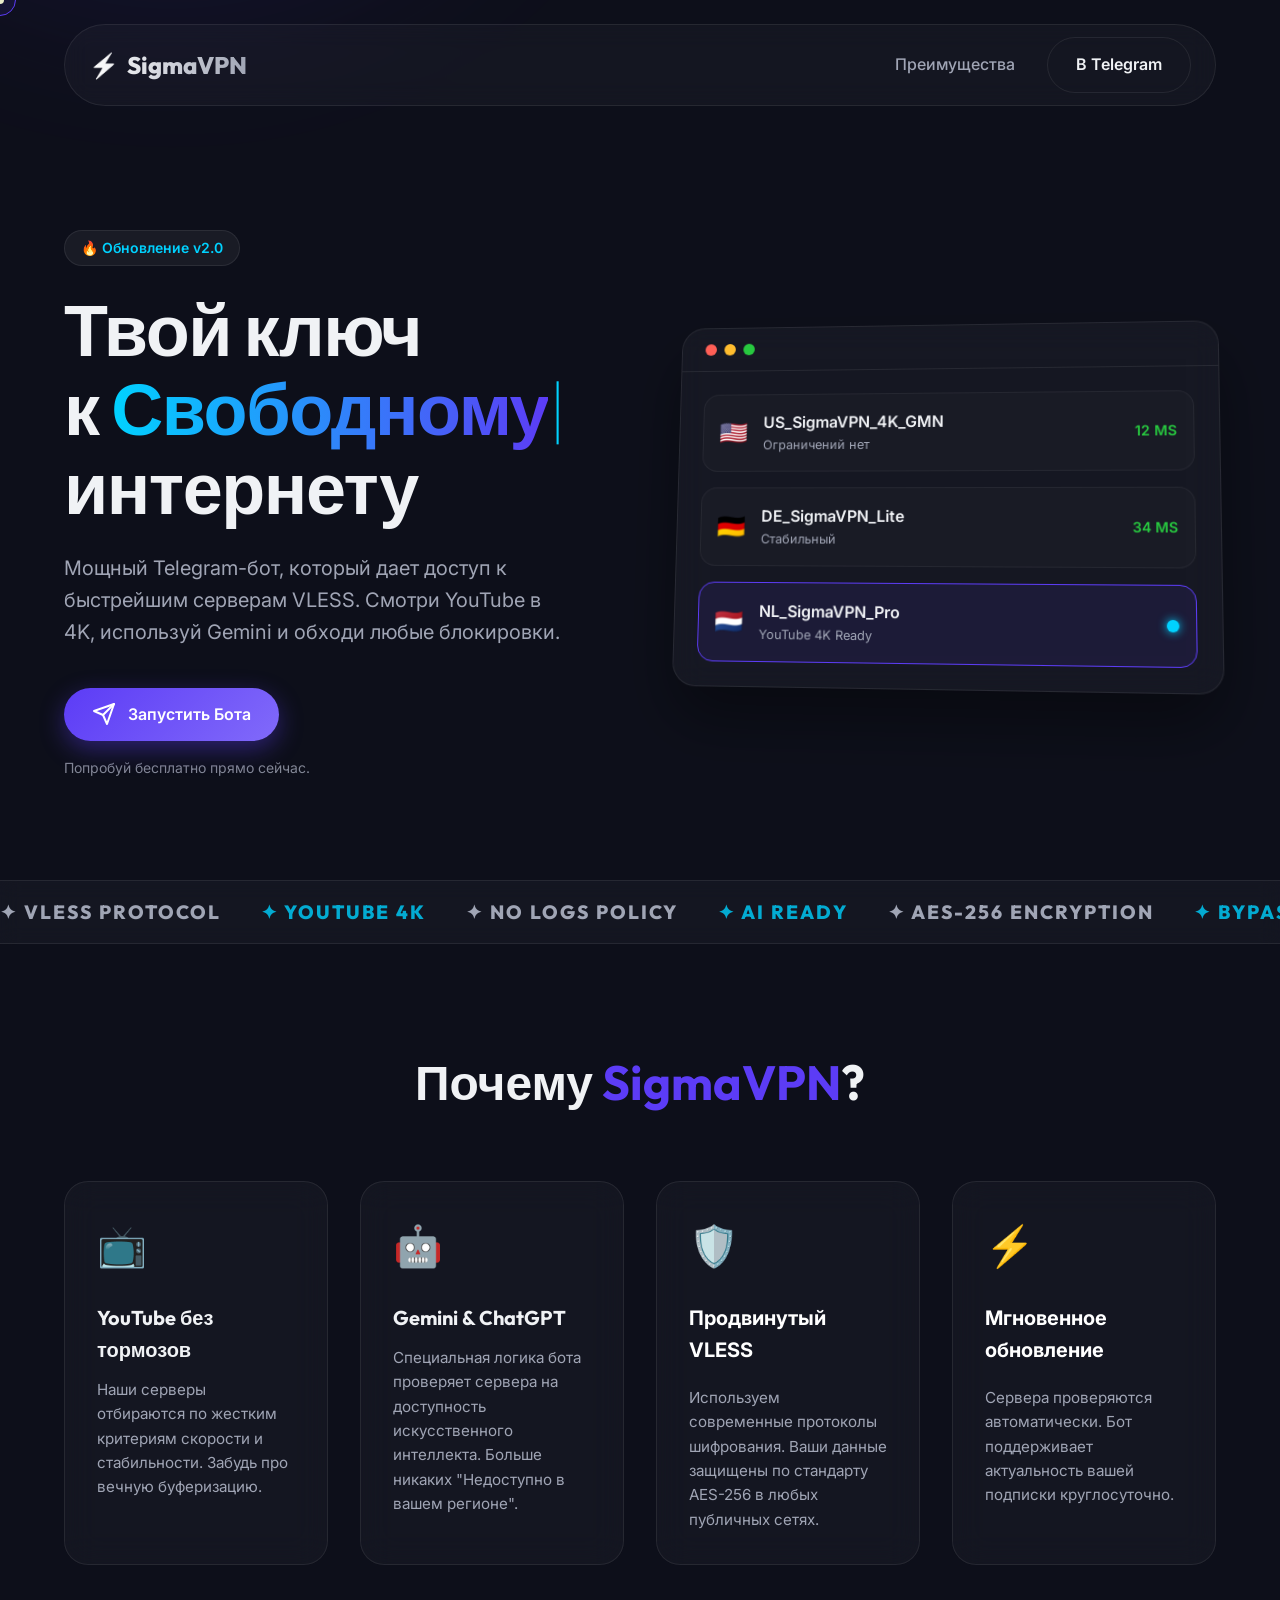
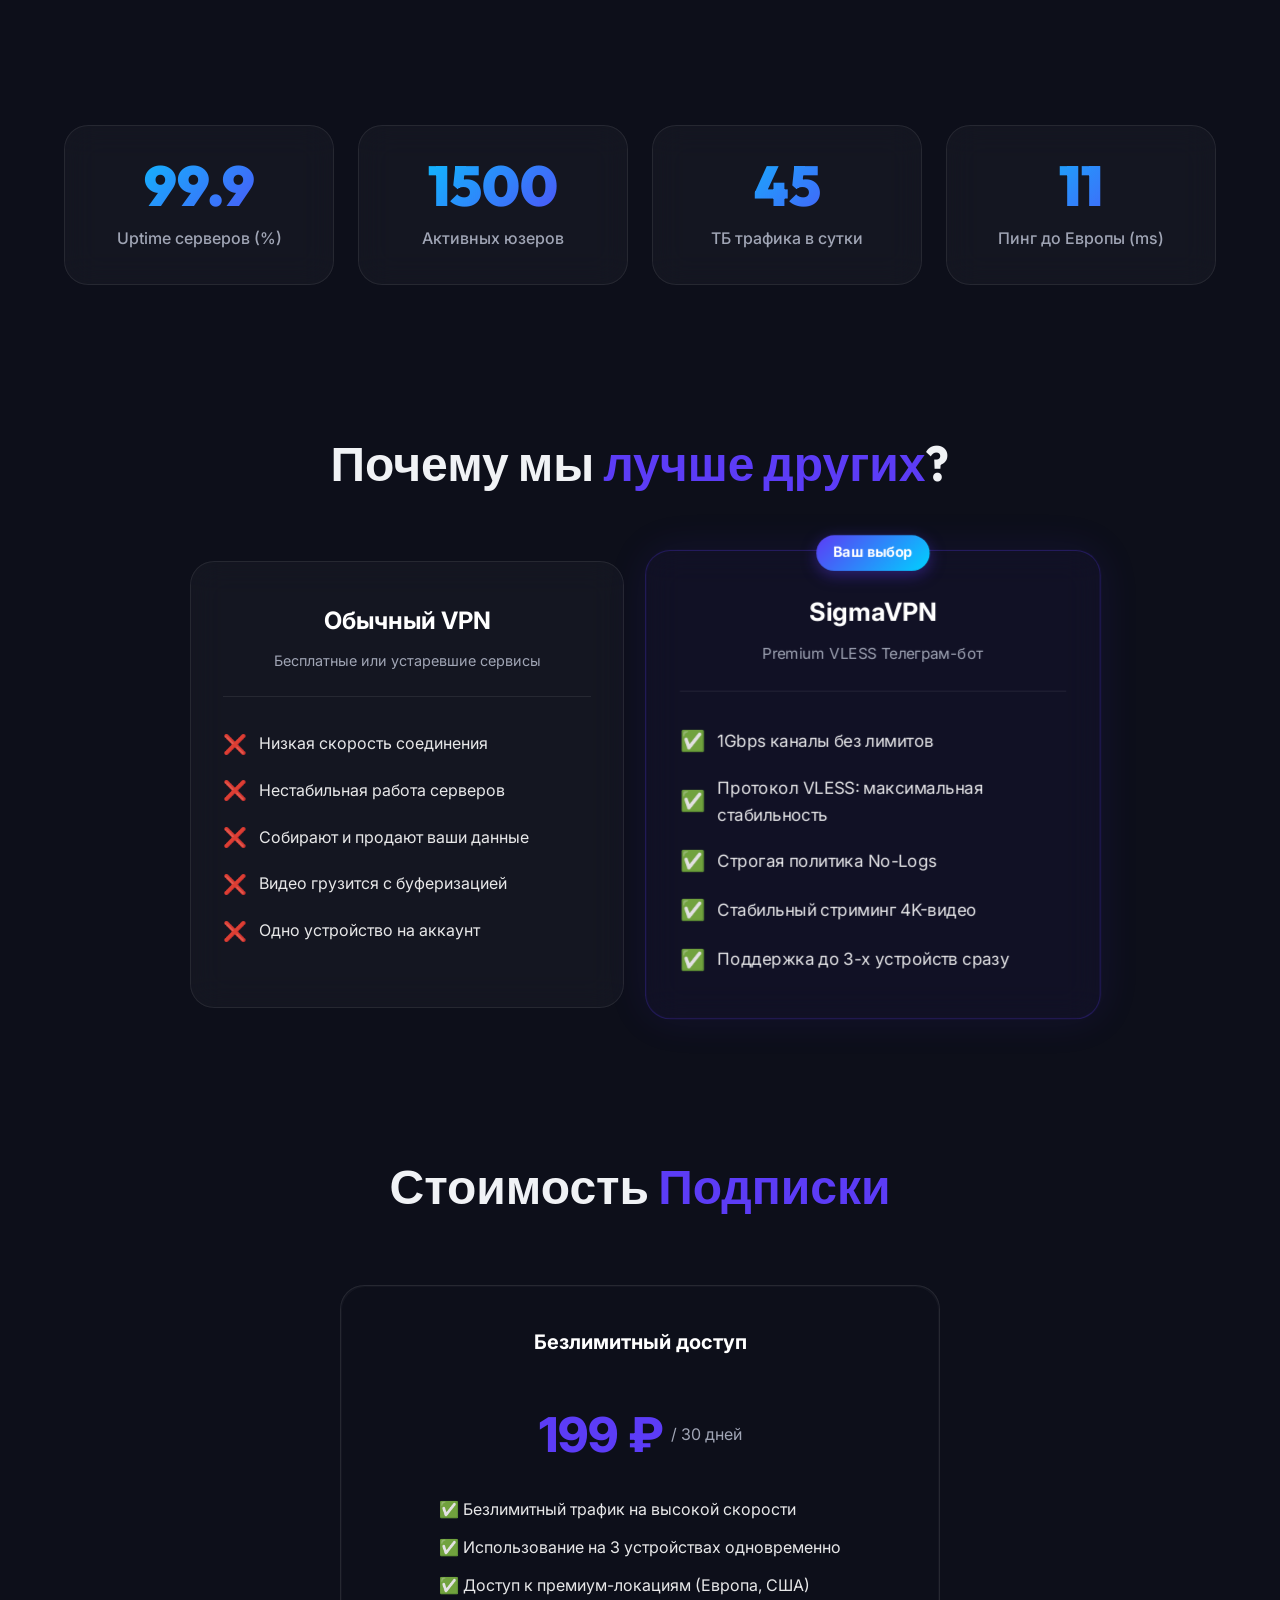
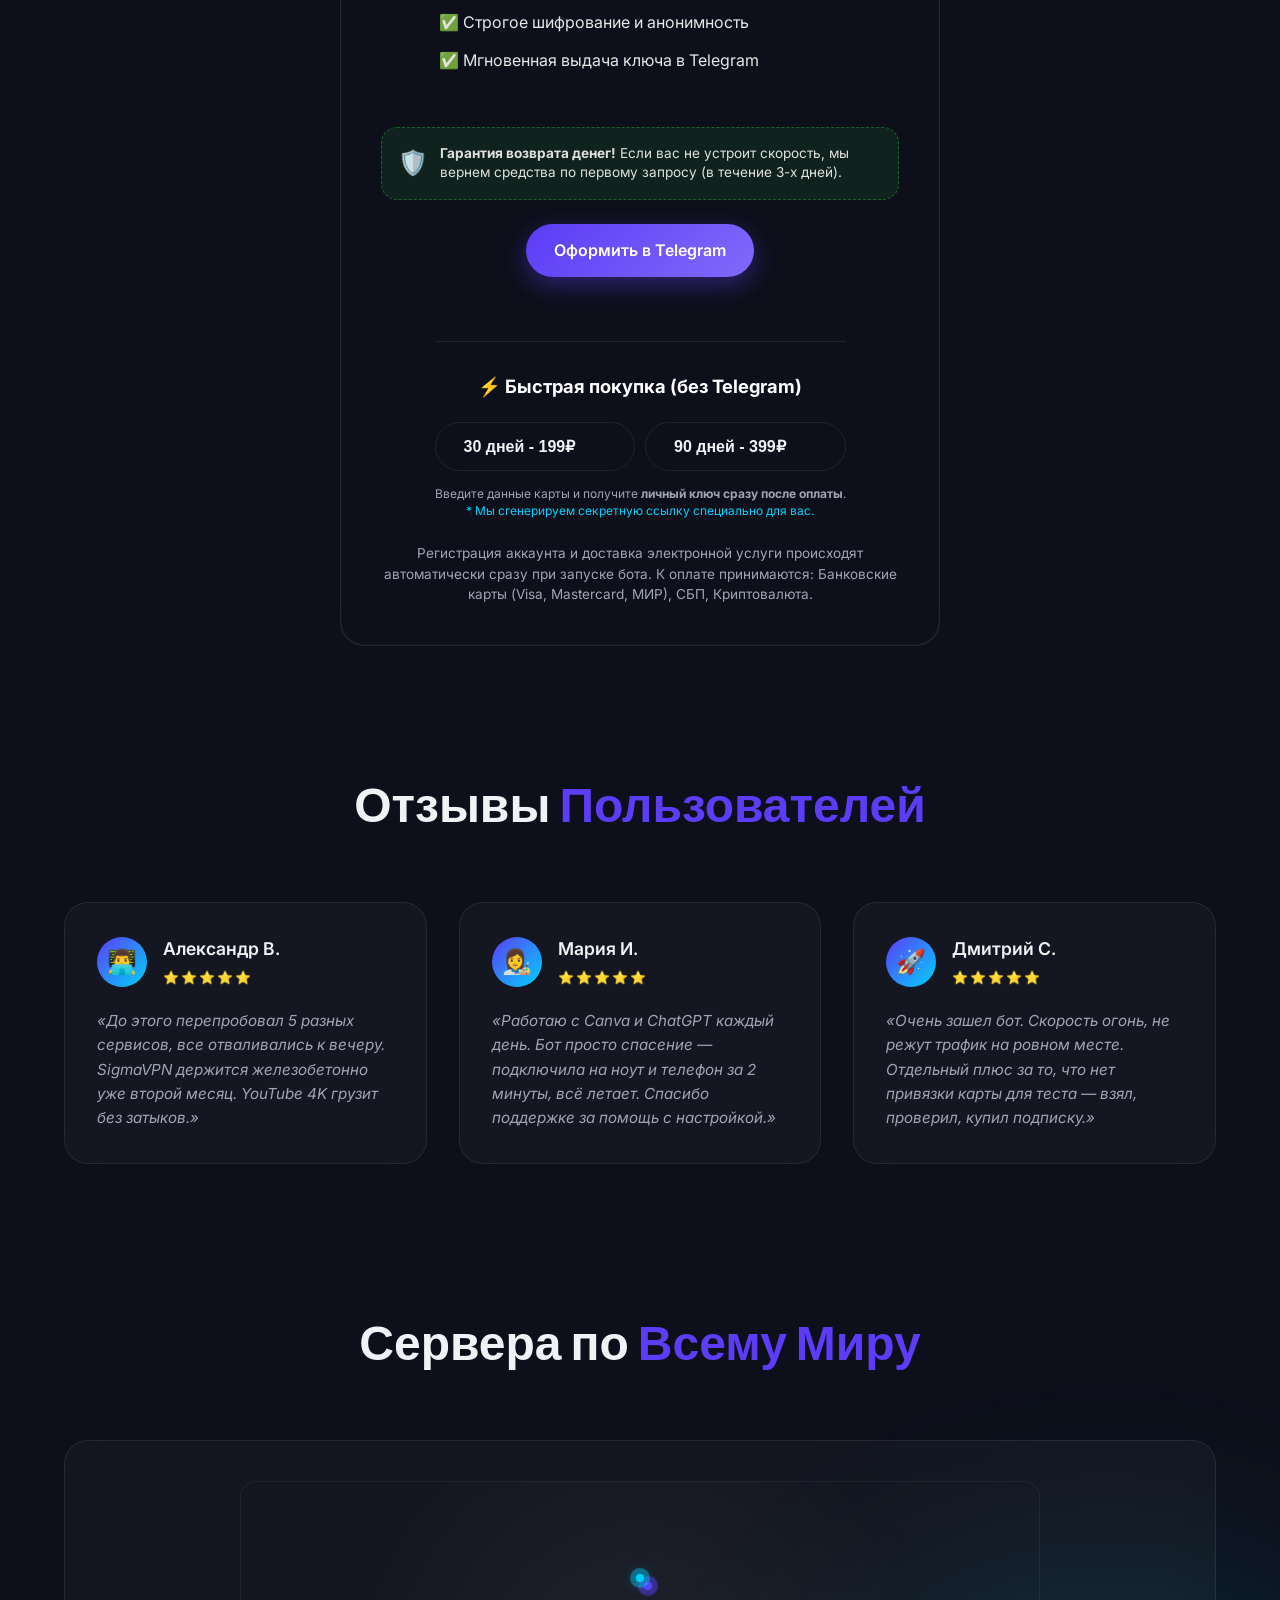
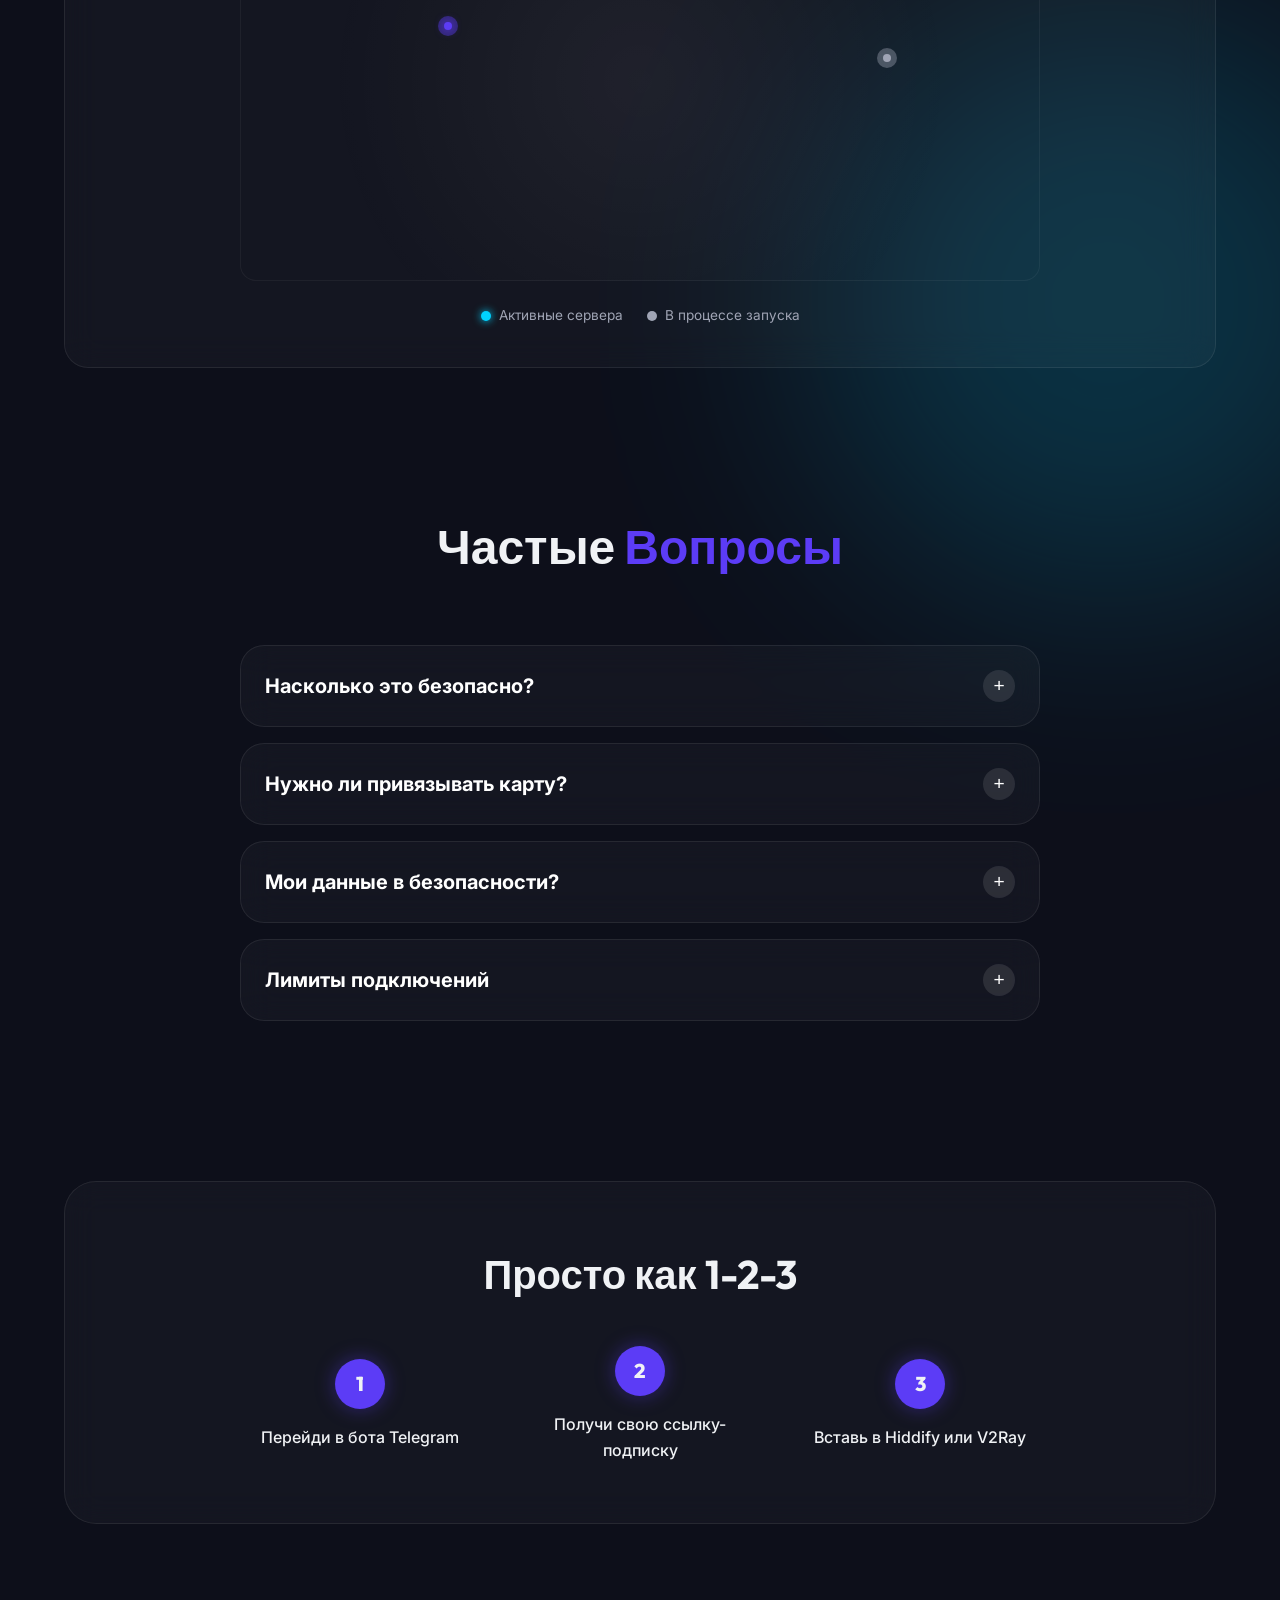
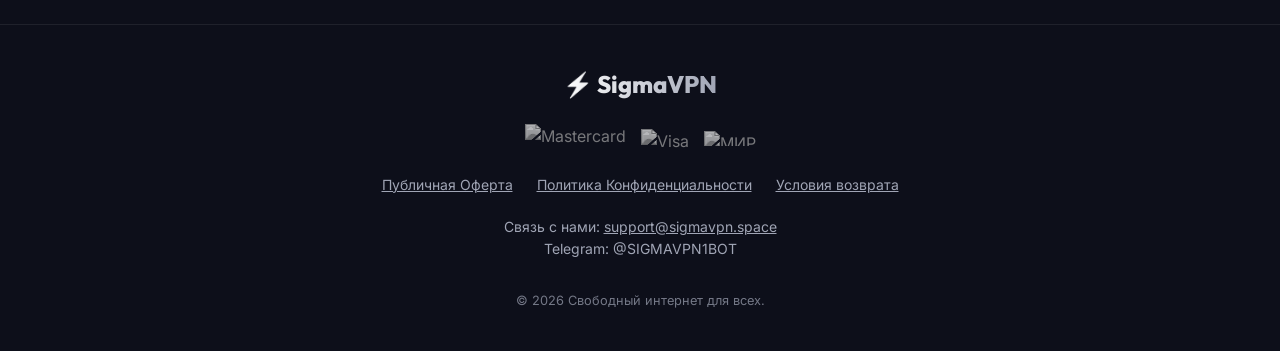
==== commit 06410605: "Implement streamlined One-Click buy flow and anonymous purchase support" ====
--- a/index.html
+++ b/index.html
@@ -267,17 +267,18 @@
                     <div class="web-pay-section"
                         style="margin-top: 40px; padding-top: 30px; border-top: 1px solid var(--glass-border);">
                         <div class="feature-title"
-                            style="font-size: 1.15rem; font-weight: 700; color: #fff; margin-bottom: 20px;">🔥 Покупка
-                            без Telegram</div>
+                            style="font-size: 1.15rem; font-weight: 700; color: #fff; margin-bottom: 20px;">⚡ Быстрая
+                            покупка (без Telegram)</div>
                         <div class="quick-pay-form" style="display: flex; flex-direction: column; gap: 15px;">
-                            <input type="text" id="webUser" placeholder="@username (обязательно)"
-                                style="background: rgba(255,255,255,0.05); border: 1px solid var(--glass-border); padding: 12px 16px; border-radius: 10px; color: #fff; font-family: inherit; font-size: 1rem;">
                             <div style="display: grid; grid-template-columns: 1fr 1fr; gap: 10px;">
                                 <button class="btn btn-outline web-pay-btn" data-days="30">30 дней - 199₽</button>
                                 <button class="btn btn-outline web-pay-btn" data-days="90">90 дней - 399₽</button>
                             </div>
-                            <p style="font-size: 0.75rem; color: var(--text-muted); line-height: 1.4;">Введите свой
-                                никнейм в Telegram. <br>После оплаты подписка активируется в боте мгновенно.</p>
+                            <p style="font-size: 0.75rem; color: var(--text-muted); line-height: 1.4;">
+                                Введите данные карты и получите <b>личный ключ сразу после оплаты</b>. <br>
+                                <span style="color: var(--secondary);">* Мы сгенерируем секретную ссылку специально для
+                                    вас.</span>
+                            </p>
                         </div>
                     </div>
                     <p class="pricing-hint">Регистрация аккаунта и доставка электронной услуги происходят автоматически
@@ -492,28 +493,25 @@
         const API_BASE = "https://sub.sigmavpn.space";
         document.querySelectorAll('.web-pay-btn').forEach(btn => {
             btn.onclick = async () => {
-                const user = document.getElementById('webUser').value.trim();
                 const days = btn.dataset.days;
-                if (!user) {
-                    alert("Пожалуйста, введите ваш Telegram username!");
-                    return;
-                }
+
                 btn.disabled = true;
                 btn.textContent = "Загрузка...";
                 try {
-                    const res = await fetch(`${API_BASE}/api/pay/yookassa?user=${encodeURIComponent(user)}&days=${days}`);
+                    // Call API without user to trigger random generation
+                    const res = await fetch(`${API_BASE}/api/pay/yookassa?days=${days}`);
                     const data = await res.json();
                     if (data.ok && data.url) {
                         window.location.href = data.url;
                     } else {
                         alert("❌ " + (data.error || "Ошибка создания платежа"));
                         btn.disabled = false;
-                        btn.textContent = days + " дней - " + (days == 30 ? "199" : "399") + "₽";
+                        btn.textContent = (days == 30 ? "30 дней - 199₽" : "90 дней - 399₽");
                     }
                 } catch (err) {
                     alert("❌ Ошибка соединения. Проверьте подключение к интернету.");
                     btn.disabled = false;
-                    btn.textContent = days + " дней - " + (days == 30 ? "199" : "399") + "₽";
+                    btn.textContent = (days == 30 ? "30 дней - 199₽" : "90 дней - 399₽");
                 }
             };
         });
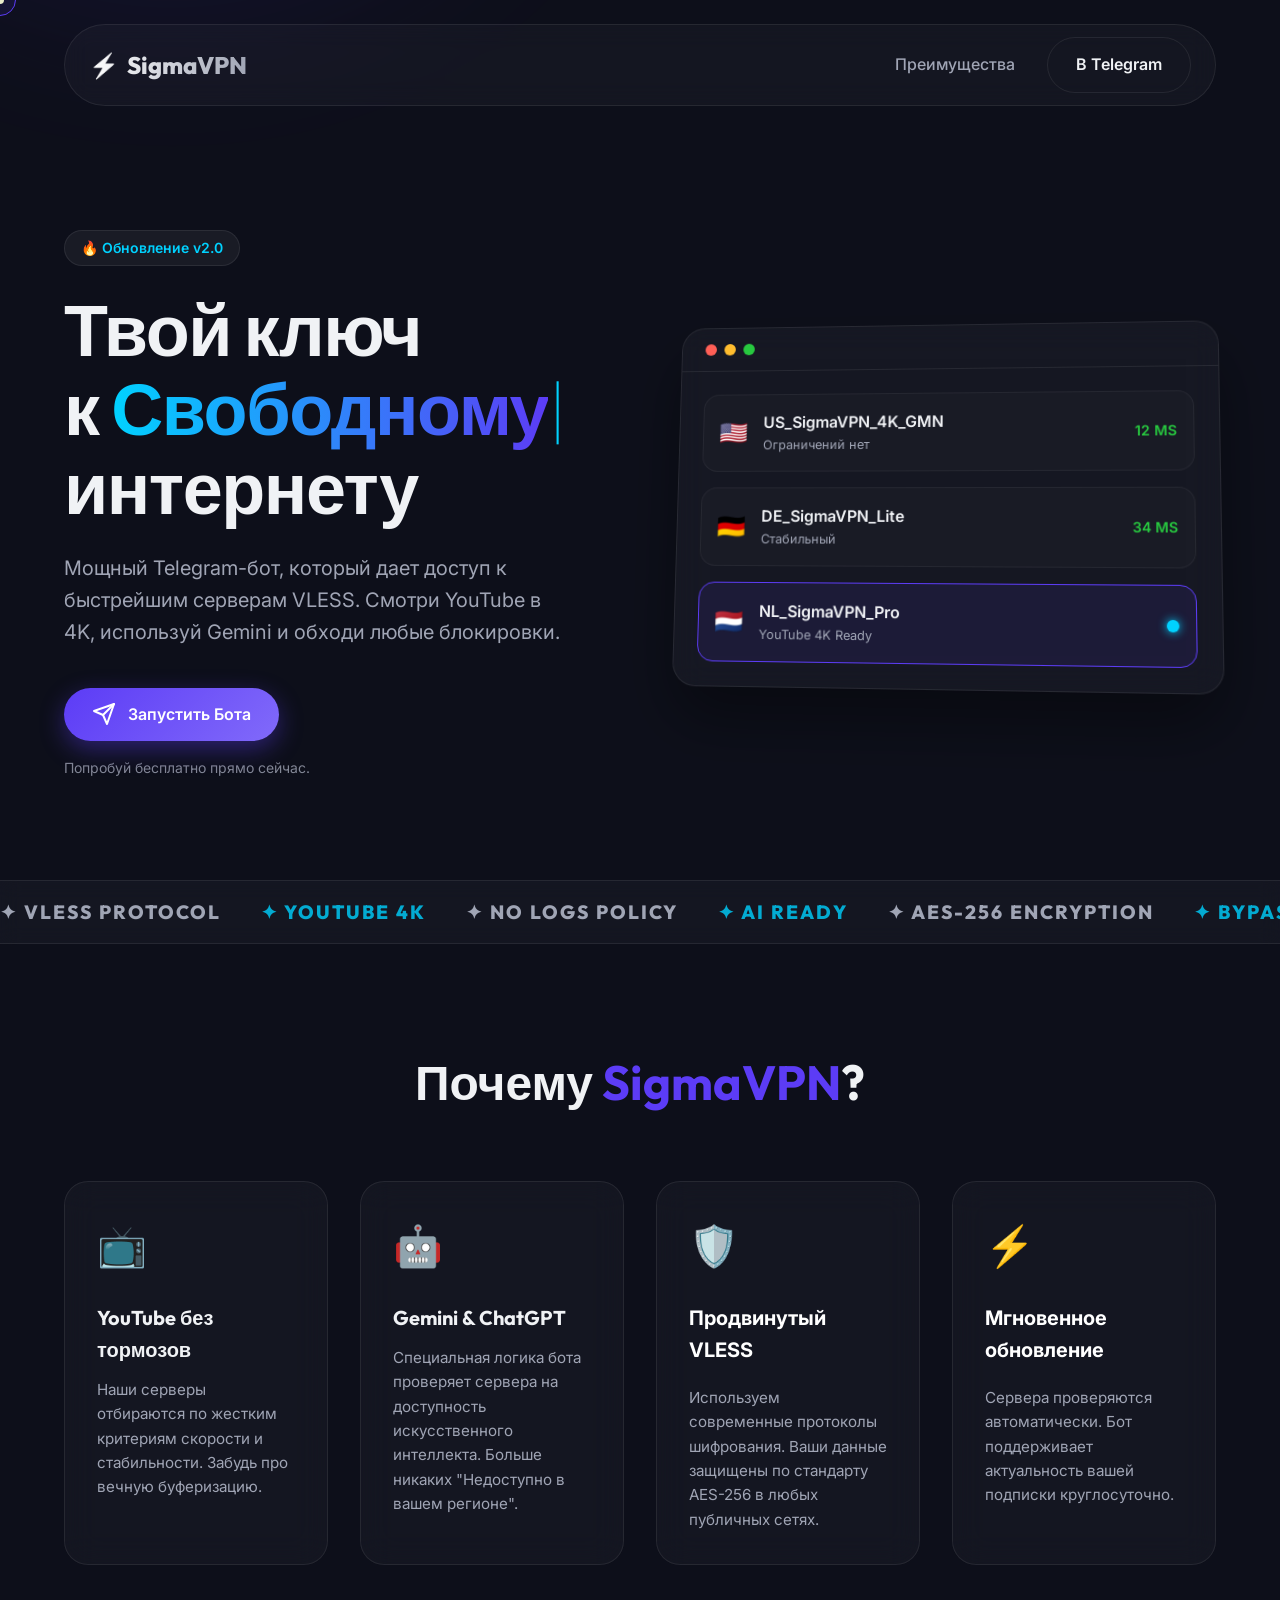
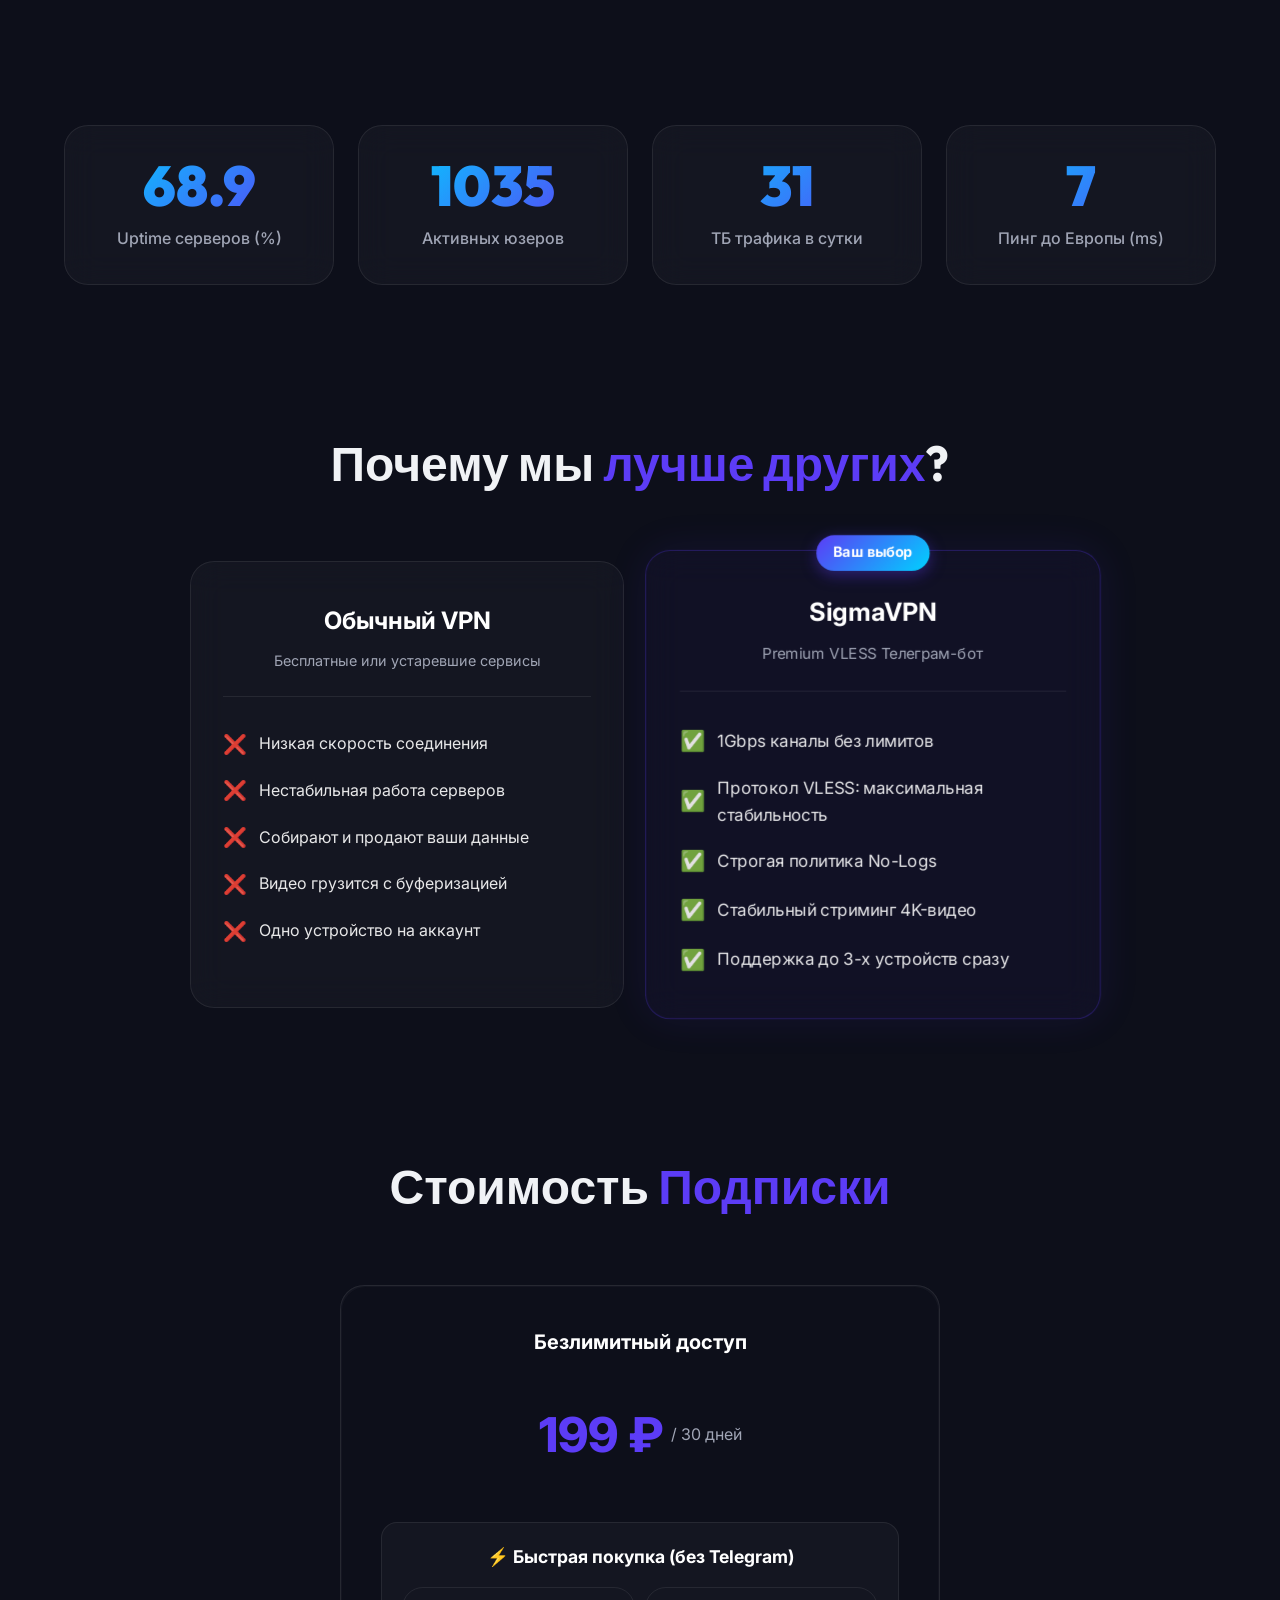
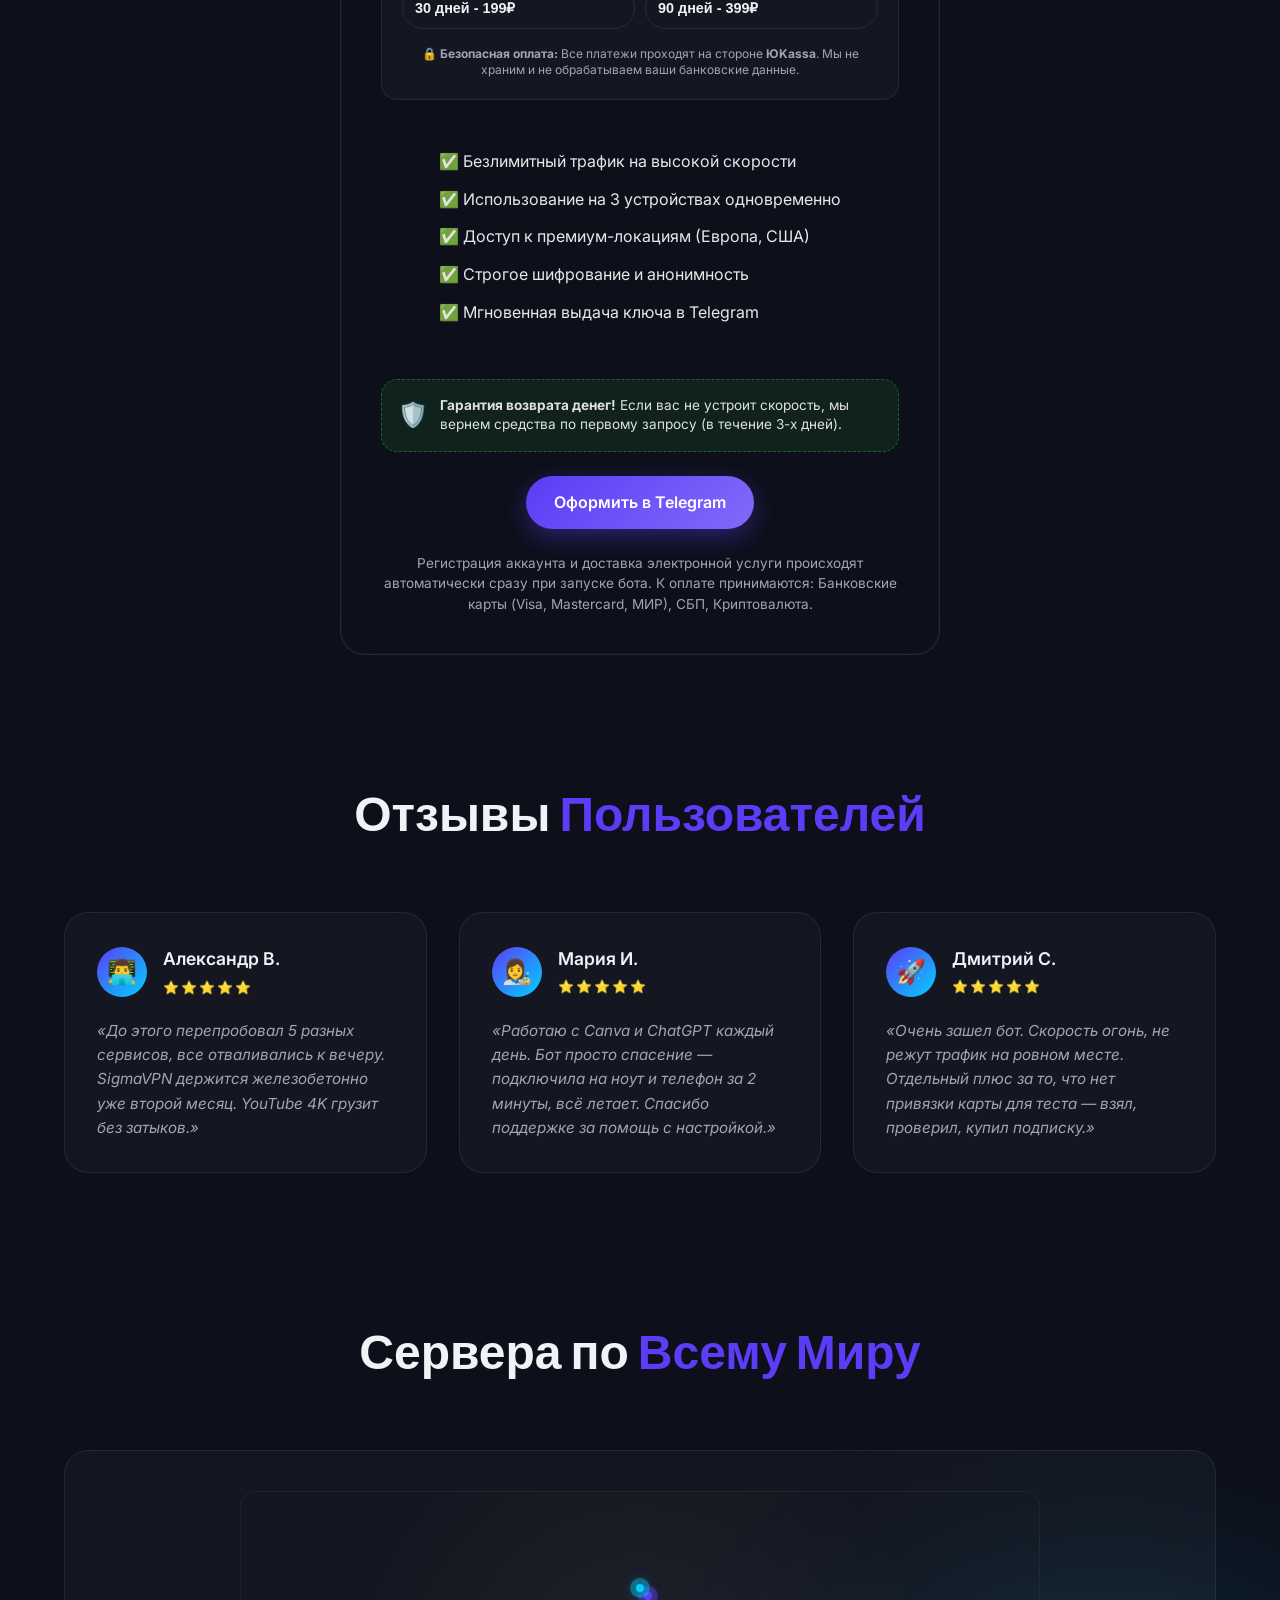
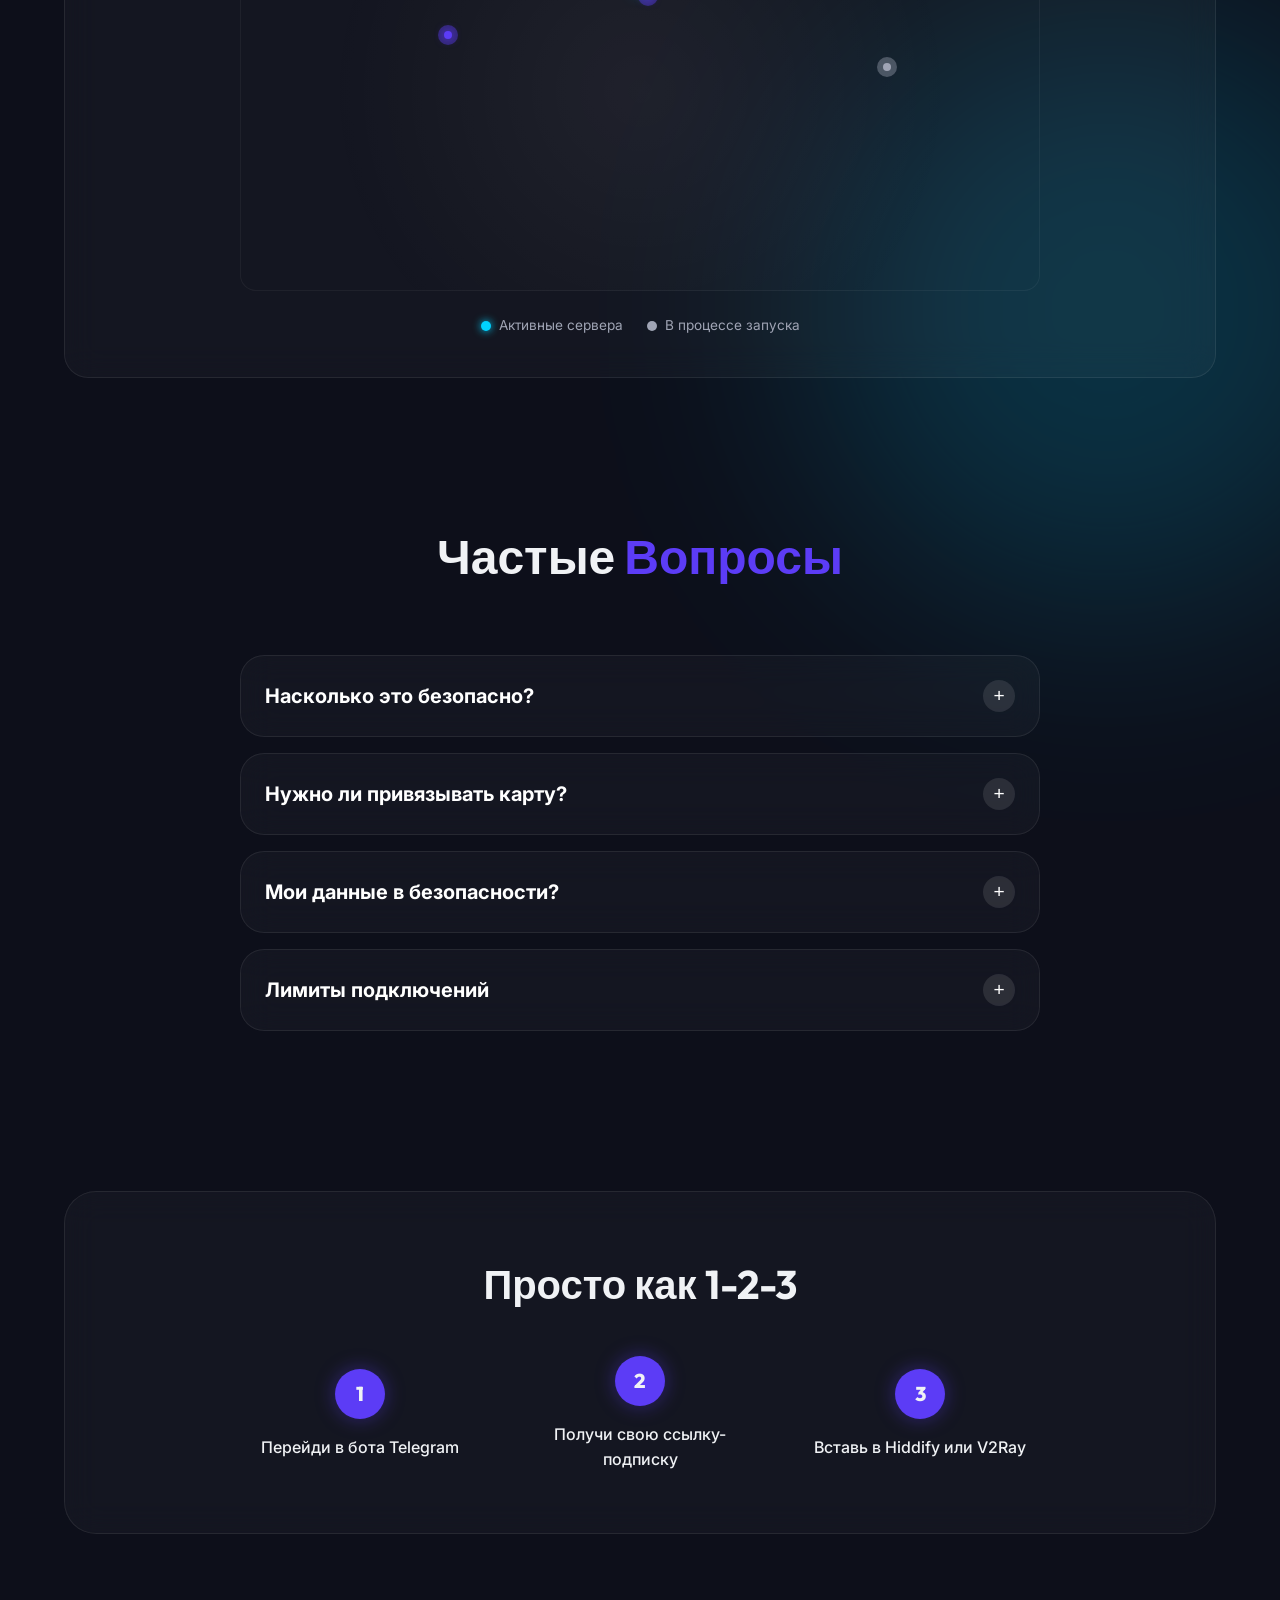
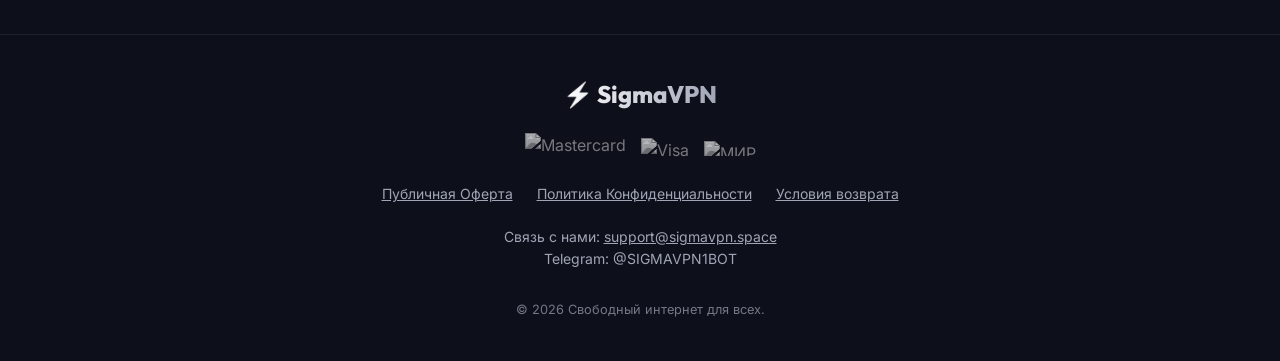
==== commit 37e29214: "Move payment block to top and add security disclaimer" ====
--- a/index.html
+++ b/index.html
@@ -249,6 +249,26 @@
                         style="font-size: 1.25rem; font-weight: 700; color: #fff; margin-bottom: 15px;">Безлимитный
                         доступ</div>
                     <div class="price">199 ₽ <span>/ 30 дней</span></div>
+
+                    <!-- Web Pay Section (Moved Up) -->
+                    <div class="web-pay-section"
+                        style="margin-top: 25px; margin-bottom: 25px; padding: 20px; background: rgba(255,255,255,0.03); border-radius: 16px; border: 1px solid var(--glass-border);">
+                        <div class="feature-title"
+                            style="font-size: 1.1rem; font-weight: 700; color: #fff; margin-bottom: 15px;">⚡ Быстрая
+                            покупка (без Telegram)</div>
+                        <div class="quick-pay-form" style="display: flex; flex-direction: column; gap: 12px;">
+                            <div style="display: grid; grid-template-columns: 1fr 1fr; gap: 10px;">
+                                <button class="btn btn-outline web-pay-btn" data-days="30"
+                                    style="padding: 12px; font-size: 0.9rem;">30 дней - 199₽</button>
+                                <button class="btn btn-outline web-pay-btn" data-days="90"
+                                    style="padding: 12px; font-size: 0.9rem;">90 дней - 399₽</button>
+                            </div>
+                            <p style="font-size: 0.75rem; color: var(--text-muted); line-height: 1.4; margin-top: 5px;">
+                                🔒 <b>Безопасная оплата:</b> Все платежи проходят на стороне <b>ЮKassa</b>. Мы не храним
+                                и не обрабатываем ваши банковские данные.
+                            </p>
+                        </div>
+                    </div>
                     <ul class="pricing-features">
                         <li>✅ Безлимитный трафик на высокой скорости</li>
                         <li>✅ Использование на 3 устройствах одновременно</li>
@@ -264,23 +284,7 @@
                     <a href="https://t.me/SIGMAVPN1BOT" target="_blank" class="btn btn-primary pulse">Оформить в
                         Telegram</a>
 
-                    <div class="web-pay-section"
-                        style="margin-top: 40px; padding-top: 30px; border-top: 1px solid var(--glass-border);">
-                        <div class="feature-title"
-                            style="font-size: 1.15rem; font-weight: 700; color: #fff; margin-bottom: 20px;">⚡ Быстрая
-                            покупка (без Telegram)</div>
-                        <div class="quick-pay-form" style="display: flex; flex-direction: column; gap: 15px;">
-                            <div style="display: grid; grid-template-columns: 1fr 1fr; gap: 10px;">
-                                <button class="btn btn-outline web-pay-btn" data-days="30">30 дней - 199₽</button>
-                                <button class="btn btn-outline web-pay-btn" data-days="90">90 дней - 399₽</button>
-                            </div>
-                            <p style="font-size: 0.75rem; color: var(--text-muted); line-height: 1.4;">
-                                Введите данные карты и получите <b>личный ключ сразу после оплаты</b>. <br>
-                                <span style="color: var(--secondary);">* Мы сгенерируем секретную ссылку специально для
-                                    вас.</span>
-                            </p>
-                        </div>
-                    </div>
+
                     <p class="pricing-hint">Регистрация аккаунта и доставка электронной услуги происходят автоматически
                         сразу при запуске бота. К оплате принимаются: Банковские карты (Visa, Mastercard, МИР), СБП,
                         Криптовалюта.</p>
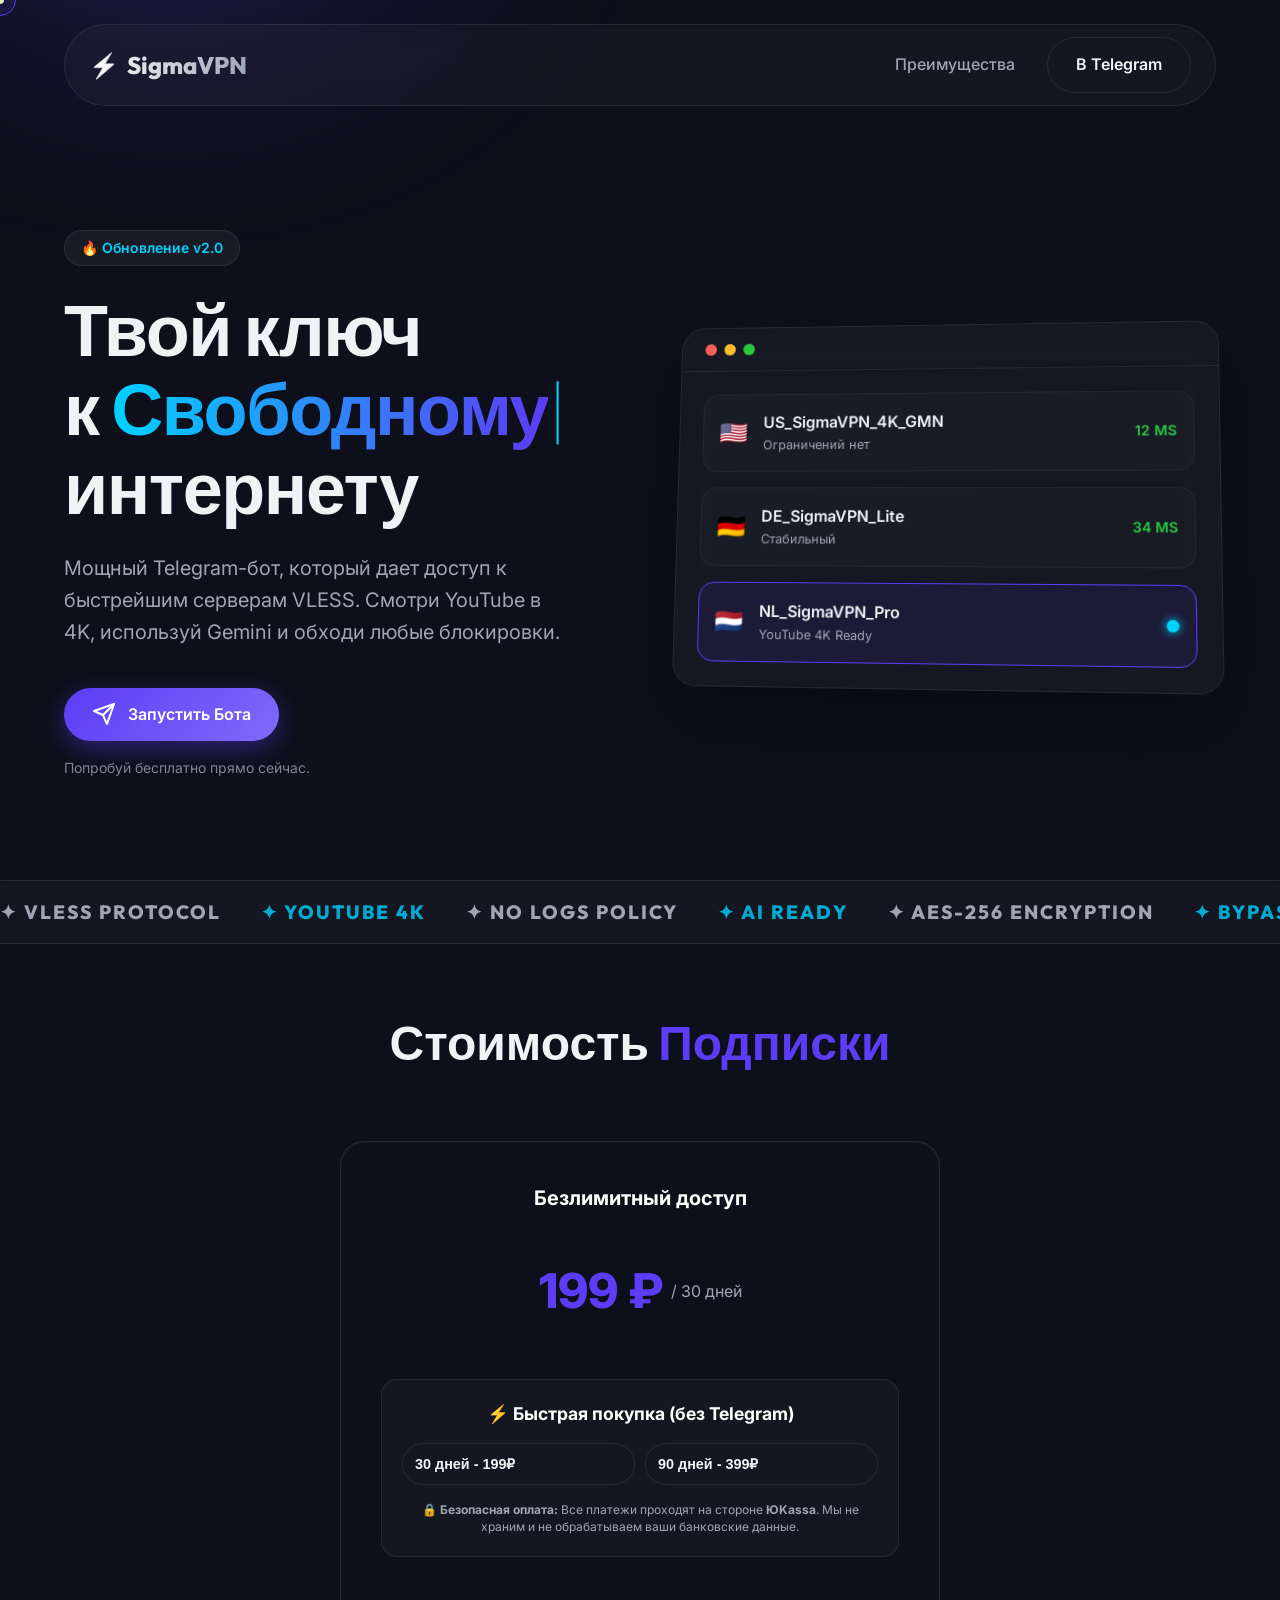
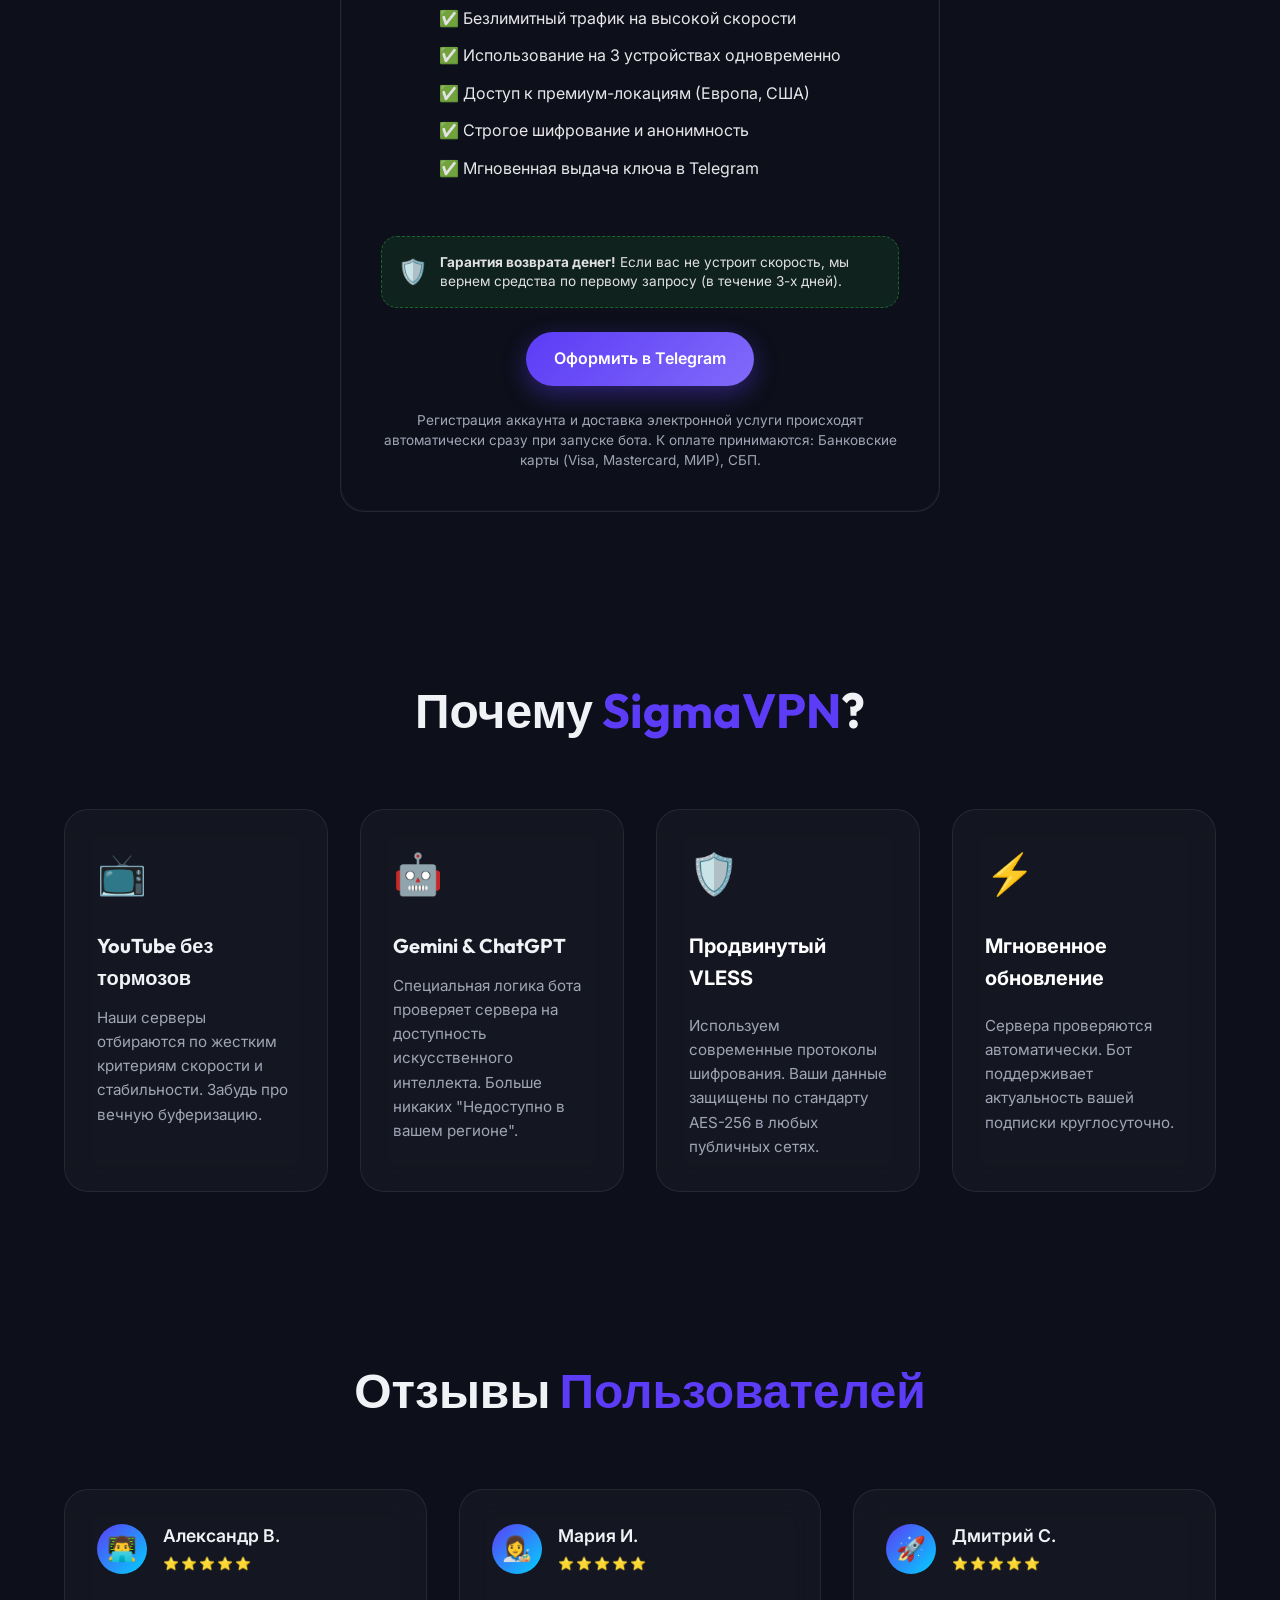
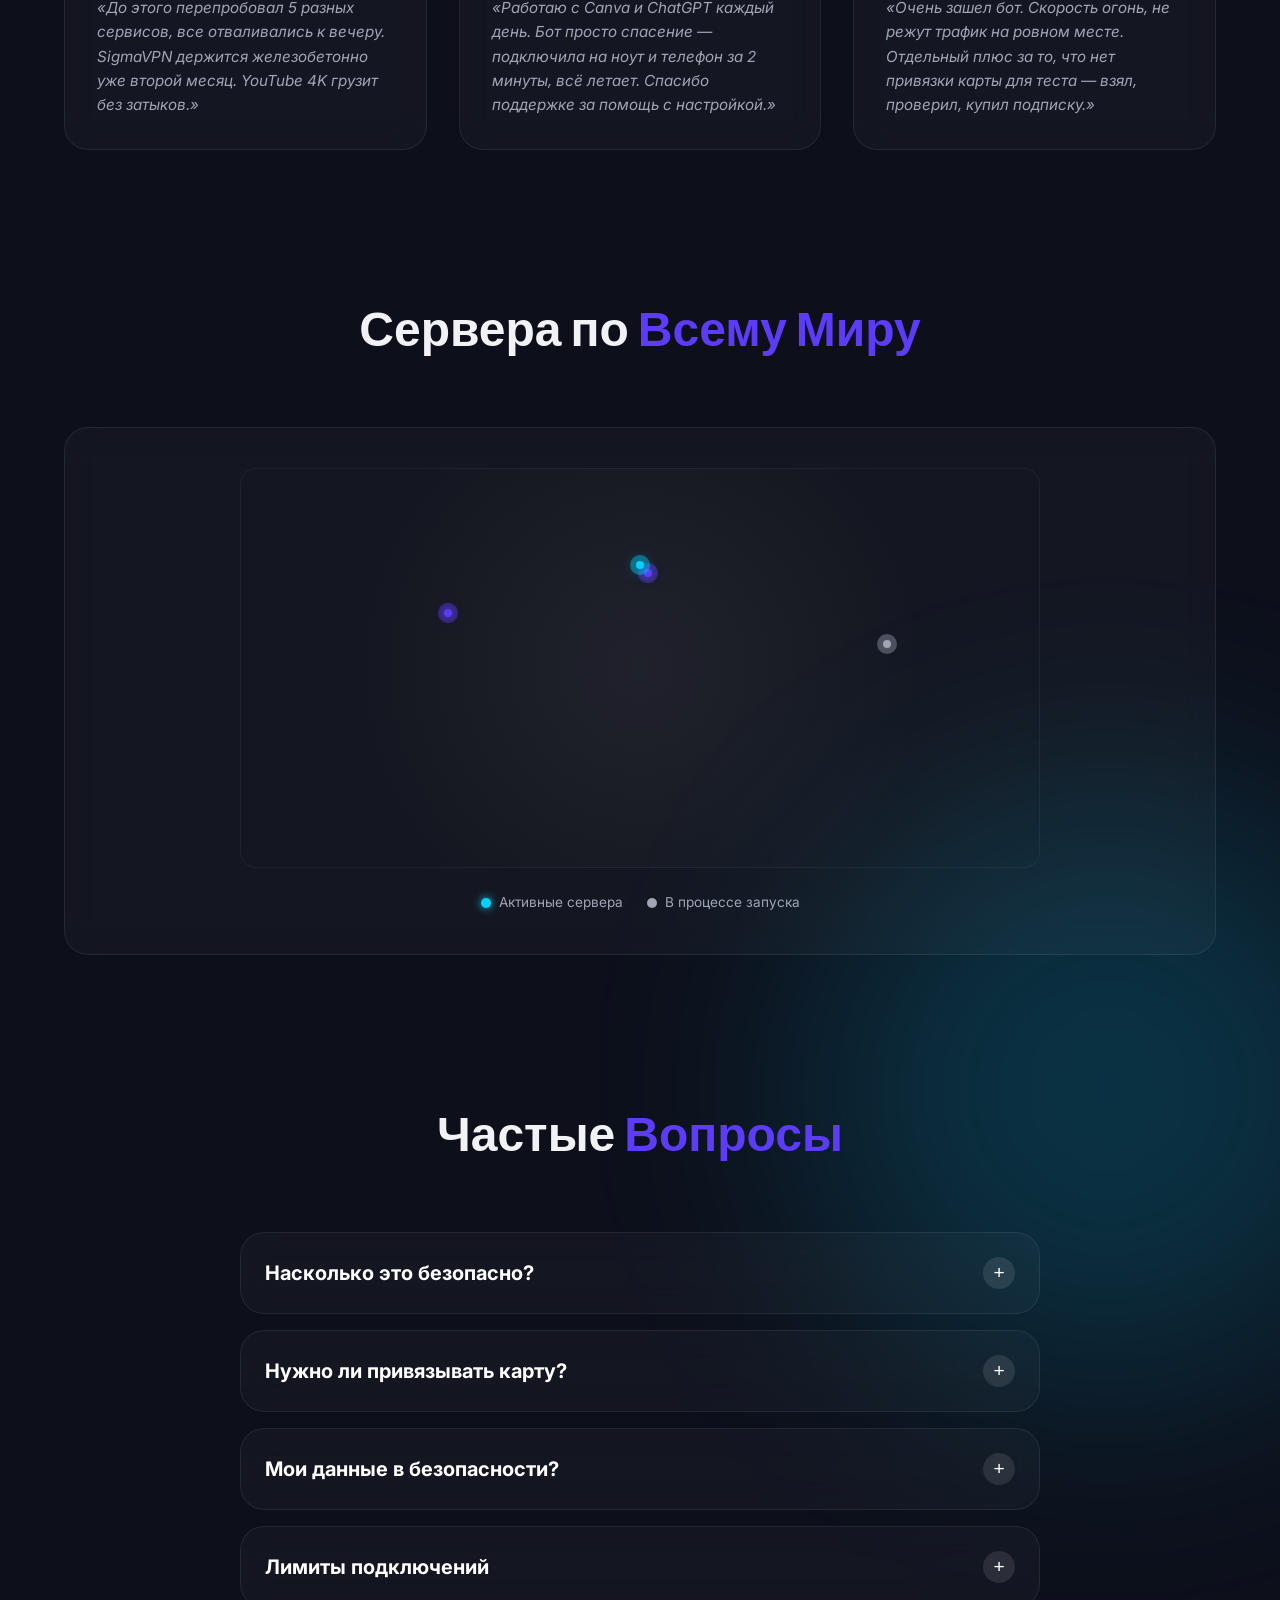
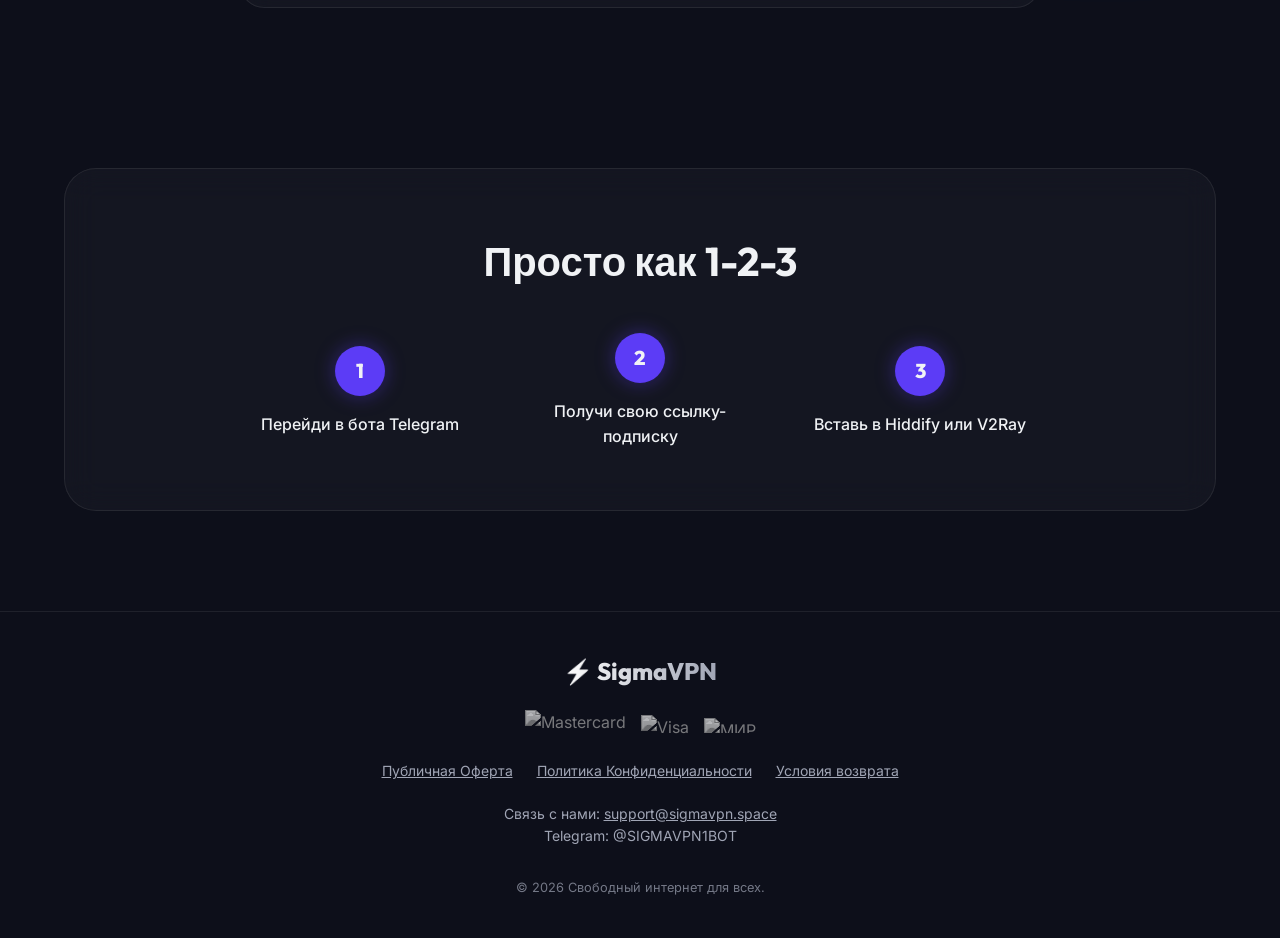
==== commit b26cd557: "Move pricing section up and remove crypto payment mentions" ====
--- a/index.html
+++ b/index.html
@@ -134,113 +134,7 @@
             </div>
         </div>
 
-        <section id="features" class="features reveal">
-            <div class="container">
-                <h2 class="section-title">Почему <span>SigmaVPN</span>?</h2>
-
-                <div class="features-grid reveal">
-                    <div class="feature-card glass-card">
-                        <div class="feature-icon youtube-icon">📺</div>
-                        <h3>YouTube без тормозов</h3>
-                        <p>Наши серверы отбираются по жестким критериям скорости и стабильности. Забудь про вечную
-                            буферизацию.</p>
-                    </div>
-
-                    <div class="feature-card glass-card">
-                        <div class="feature-icon ai-icon">🤖</div>
-                        <h3>Gemini & ChatGPT</h3>
-                        <p>Специальная логика бота проверяет сервера на доступность искусственного интеллекта. Больше
-                            никаких "Недоступно в вашем регионе".</p>
-                    </div>
-
-                    <div class="feature-card glass-card">
-                        <div class="feature-icon shield-icon">🛡️</div>
-                        <div class="feature-title"
-                            style="font-size: 1.25rem; font-weight: 700; color: #fff; margin-bottom: 20px;">Продвинутый
-                            VLESS</div>
-                        <p>Используем современные протоколы шифрования. Ваши данные защищены по стандарту AES-256 в
-                            любых публичных сетях.</p>
-                    </div>
-
-                    <div class="feature-card glass-card">
-                        <div class="feature-icon speed-icon">⚡</div>
-                        <div class="feature-title"
-                            style="font-size: 1.25rem; font-weight: 700; color: #fff; margin-bottom: 20px;">Мгновенное
-                            обновление</div>
-                        <p>Сервера проверяются автоматически. Бот поддерживает актуальность вашей подписки
-                            круглосуточно.</p>
-                    </div>
-                </div>
-            </div>
-        </section>
-
-        <!-- Live Stats Section -->
-        <section class="live-stats reveal">
-            <div class="container">
-                <div class="stats-grid">
-                    <div class="stat-item glass-card">
-                        <div class="stat-number" data-target="99.9">0</div>
-                        <div class="stat-label">Uptime серверов (%)</div>
-                    </div>
-                    <div class="stat-item glass-card">
-                        <div class="stat-number" data-target="1500">0</div>
-                        <div class="stat-label">Активных юзеров</div>
-                    </div>
-                    <div class="stat-item glass-card">
-                        <div class="stat-number" data-target="45">0</div>
-                        <div class="stat-label">ТБ трафика в сутки</div>
-                    </div>
-                    <div class="stat-item glass-card">
-                        <div class="stat-number" data-target="12">0</div>
-                        <div class="stat-label">Пинг до Европы (ms)</div>
-                    </div>
-                </div>
-            </div>
-        </section>
-
-        <!-- Comparison Table Section -->
-        <section class="comparison reveal">
-            <div class="container">
-                <h2 class="section-title">Почему мы <span>лучше других</span>?</h2>
-                <div class="comparison-grid">
-                    <!-- Column 1: Free VPNs -->
-                    <div class="comp-col glass-card">
-                        <div class="comp-header">
-                            <div class="feature-title"
-                                style="font-size: 1.5rem; font-weight: 700; color: #fff; margin-bottom: 8px;">Обычный
-                                VPN</div>
-                            <p>Бесплатные или устаревшие сервисы</p>
-                        </div>
-                        <ul class="comp-list">
-                            <li><span class="cross">❌</span> Низкая скорость соединения</li>
-                            <li><span class="cross">❌</span> Нестабильная работа серверов</li>
-                            <li><span class="cross">❌</span> Собирают и продают ваши данные</li>
-                            <li><span class="cross">❌</span> Видео грузится с буферизацией</li>
-                            <li><span class="cross">❌</span> Одно устройство на аккаунт</li>
-                        </ul>
-                    </div>
-
-                    <!-- Column 2: SigmaVPN (Highlighted) -->
-                    <div class="comp-col glass-card highlight-col">
-                        <div class="comp-badge">Ваш выбор</div>
-                        <div class="comp-header">
-                            <div class="feature-title"
-                                style="font-size: 1.5rem; font-weight: 700; color: #fff; margin-bottom: 8px;">SigmaVPN
-                            </div>
-                            <p>Premium VLESS Телеграм-бот</p>
-                        </div>
-                        <ul class="comp-list">
-                            <li><span class="check">✅</span> 1Gbps каналы без лимитов</li>
-                            <li><span class="check">✅</span> Протокол VLESS: максимальная стабильность</li>
-                            <li><span class="check">✅</span> Строгая политика No-Logs</li>
-                            <li><span class="check">✅</span> Стабильный стриминг 4K-видео</li>
-                            <li><span class="check">✅</span> Поддержка до 3-х устройств сразу</li>
-                        </ul>
-                    </div>
-                </div>
-            </div>
-        </section>
-
+        <!-- Pricing Section (Moved Up) -->
         <section id="pricing" class="pricing reveal">
             <div class="container">
                 <h2 class="section-title">Стоимость <span>Подписки</span></h2>
@@ -286,8 +180,47 @@
 
 
                     <p class="pricing-hint">Регистрация аккаунта и доставка электронной услуги происходят автоматически
-                        сразу при запуске бота. К оплате принимаются: Банковские карты (Visa, Mastercard, МИР), СБП,
-                        Криптовалюта.</p>
+                        сразу при запуске бота. К оплате принимаются: Банковские карты (Visa, Mastercard, МИР), СБП.</p>
+                </div>
+            </div>
+        </section>
+
+        <section id="features" class="features reveal">
+            <div class="container">
+                <h2 class="section-title">Почему <span>SigmaVPN</span>?</h2>
+
+                <div class="features-grid reveal">
+                    <div class="feature-card glass-card">
+                        <div class="feature-icon youtube-icon">📺</div>
+                        <h3>YouTube без тормозов</h3>
+                        <p>Наши серверы отбираются по жестким критериям скорости и стабильности. Забудь про вечную
+                            буферизацию.</p>
+                    </div>
+
+                    <div class="feature-card glass-card">
+                        <div class="feature-icon ai-icon">🤖</div>
+                        <h3>Gemini & ChatGPT</h3>
+                        <p>Специальная логика бота проверяет сервера на доступность искусственного интеллекта. Больше
+                            никаких "Недоступно в вашем регионе".</p>
+                    </div>
+
+                    <div class="feature-card glass-card">
+                        <div class="feature-icon shield-icon">🛡️</div>
+                        <div class="feature-title"
+                            style="font-size: 1.25rem; font-weight: 700; color: #fff; margin-bottom: 20px;">Продвинутый
+                            VLESS</div>
+                        <p>Используем современные протоколы шифрования. Ваши данные защищены по стандарту AES-256 в
+                            любых публичных сетях.</p>
+                    </div>
+
+                    <div class="feature-card glass-card">
+                        <div class="feature-icon speed-icon">⚡</div>
+                        <div class="feature-title"
+                            style="font-size: 1.25rem; font-weight: 700; color: #fff; margin-bottom: 20px;">Мгновенное
+                            обновление</div>
+                        <p>Сервера проверяются автоматически. Бот поддерживает актуальность вашей подписки
+                            круглосуточно.</p>
+                    </div>
                 </div>
             </div>
         </section>
